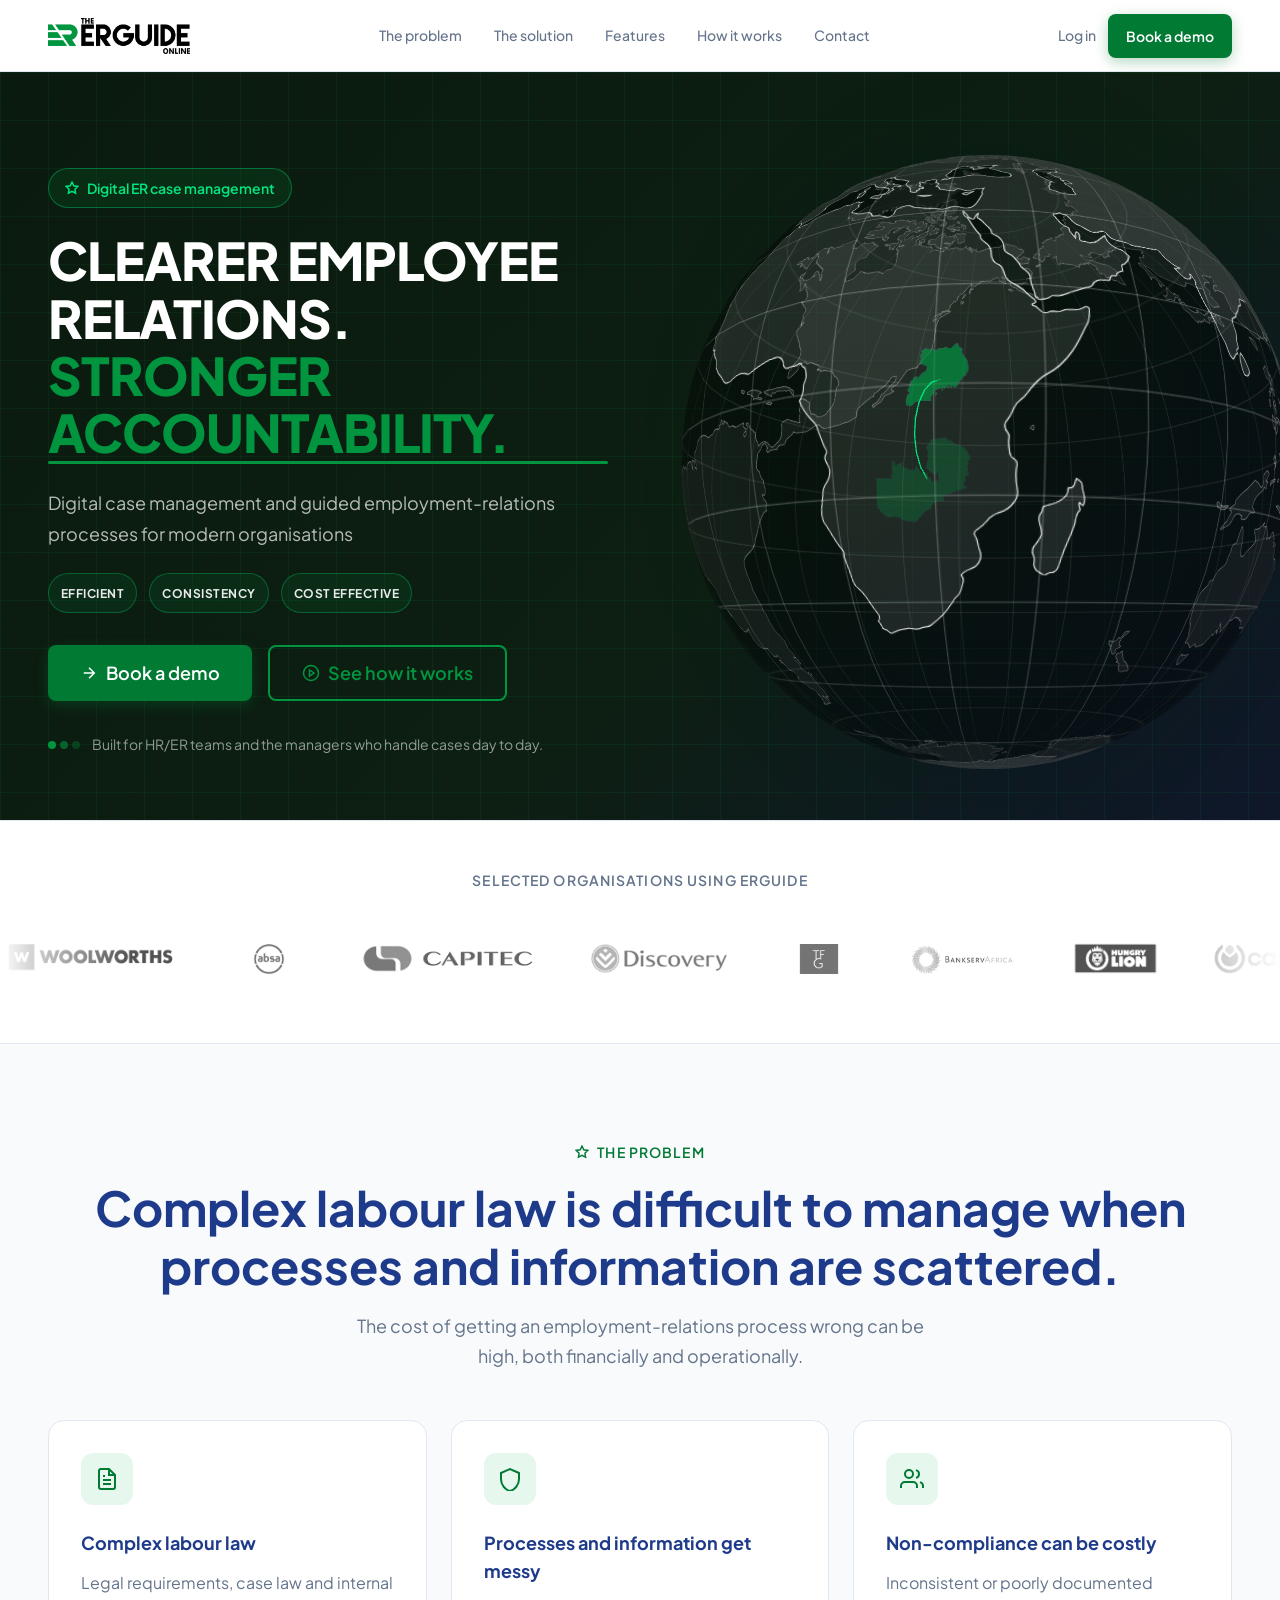
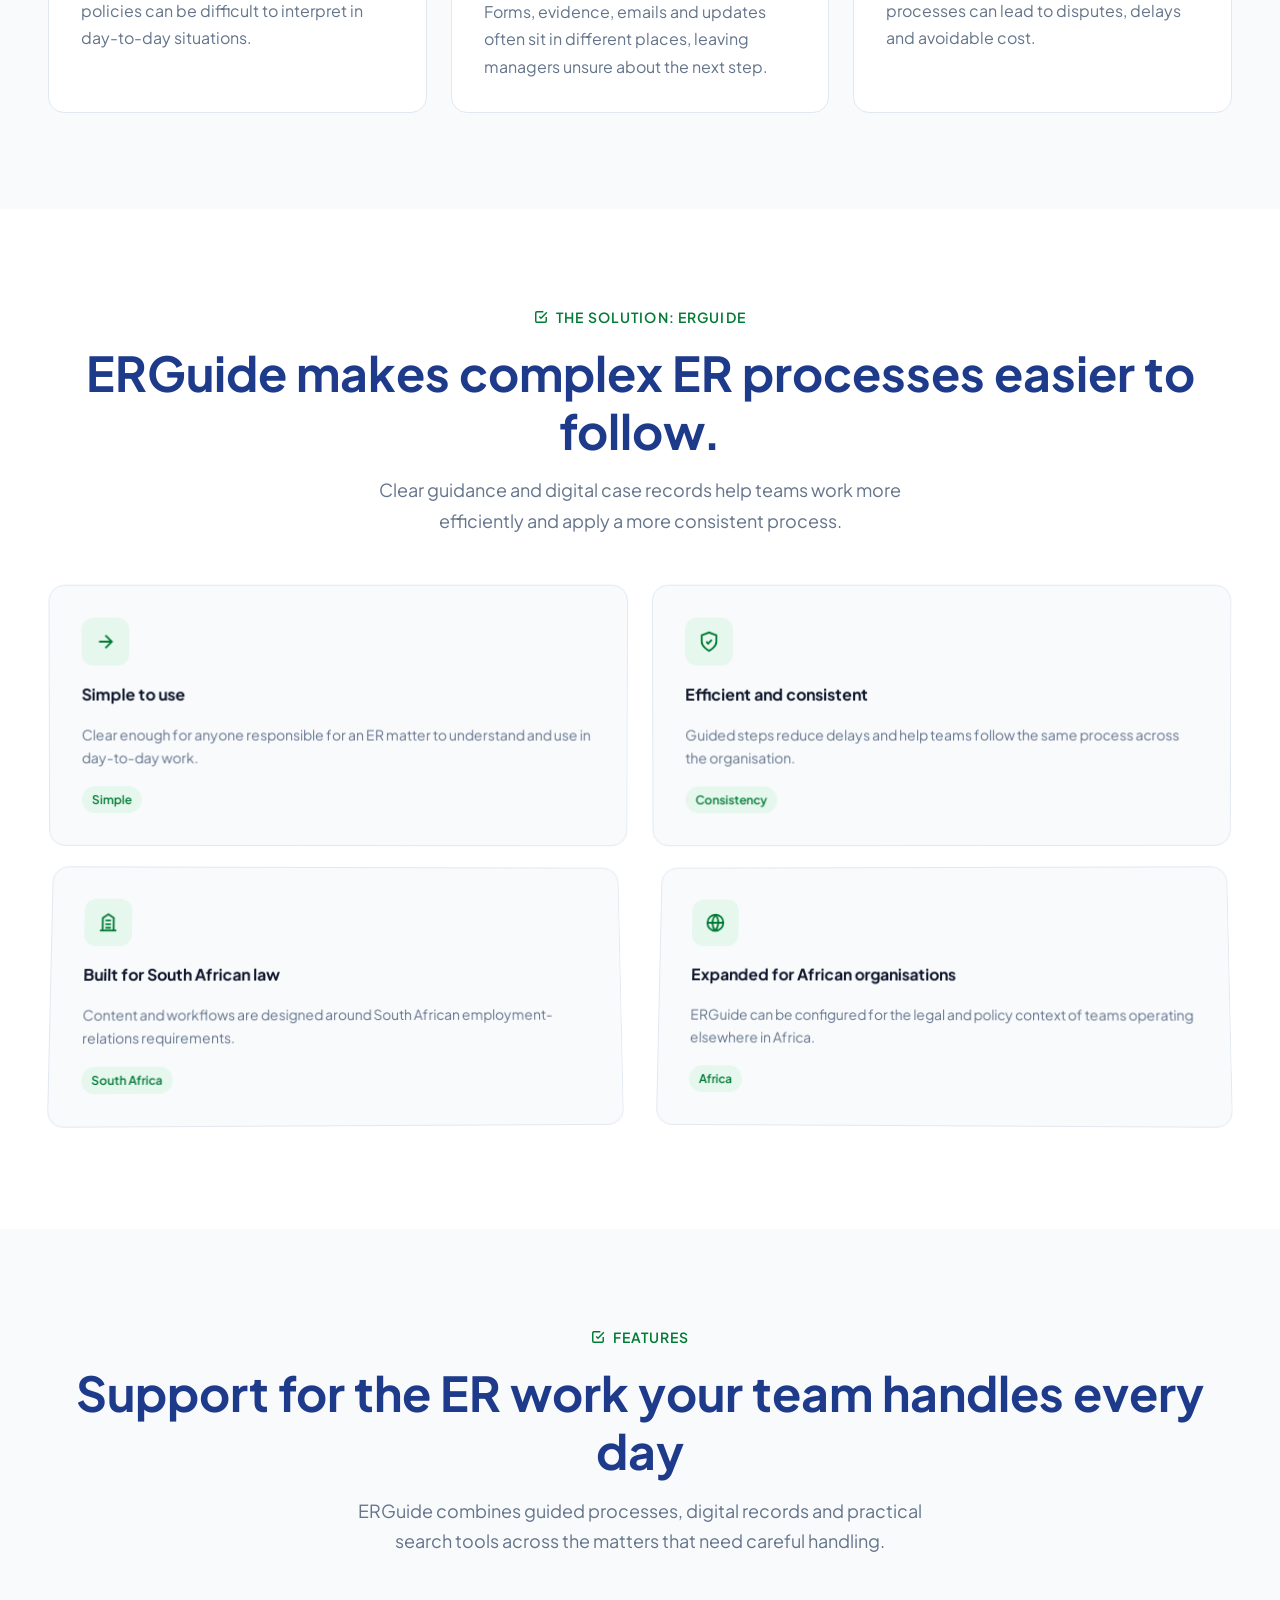
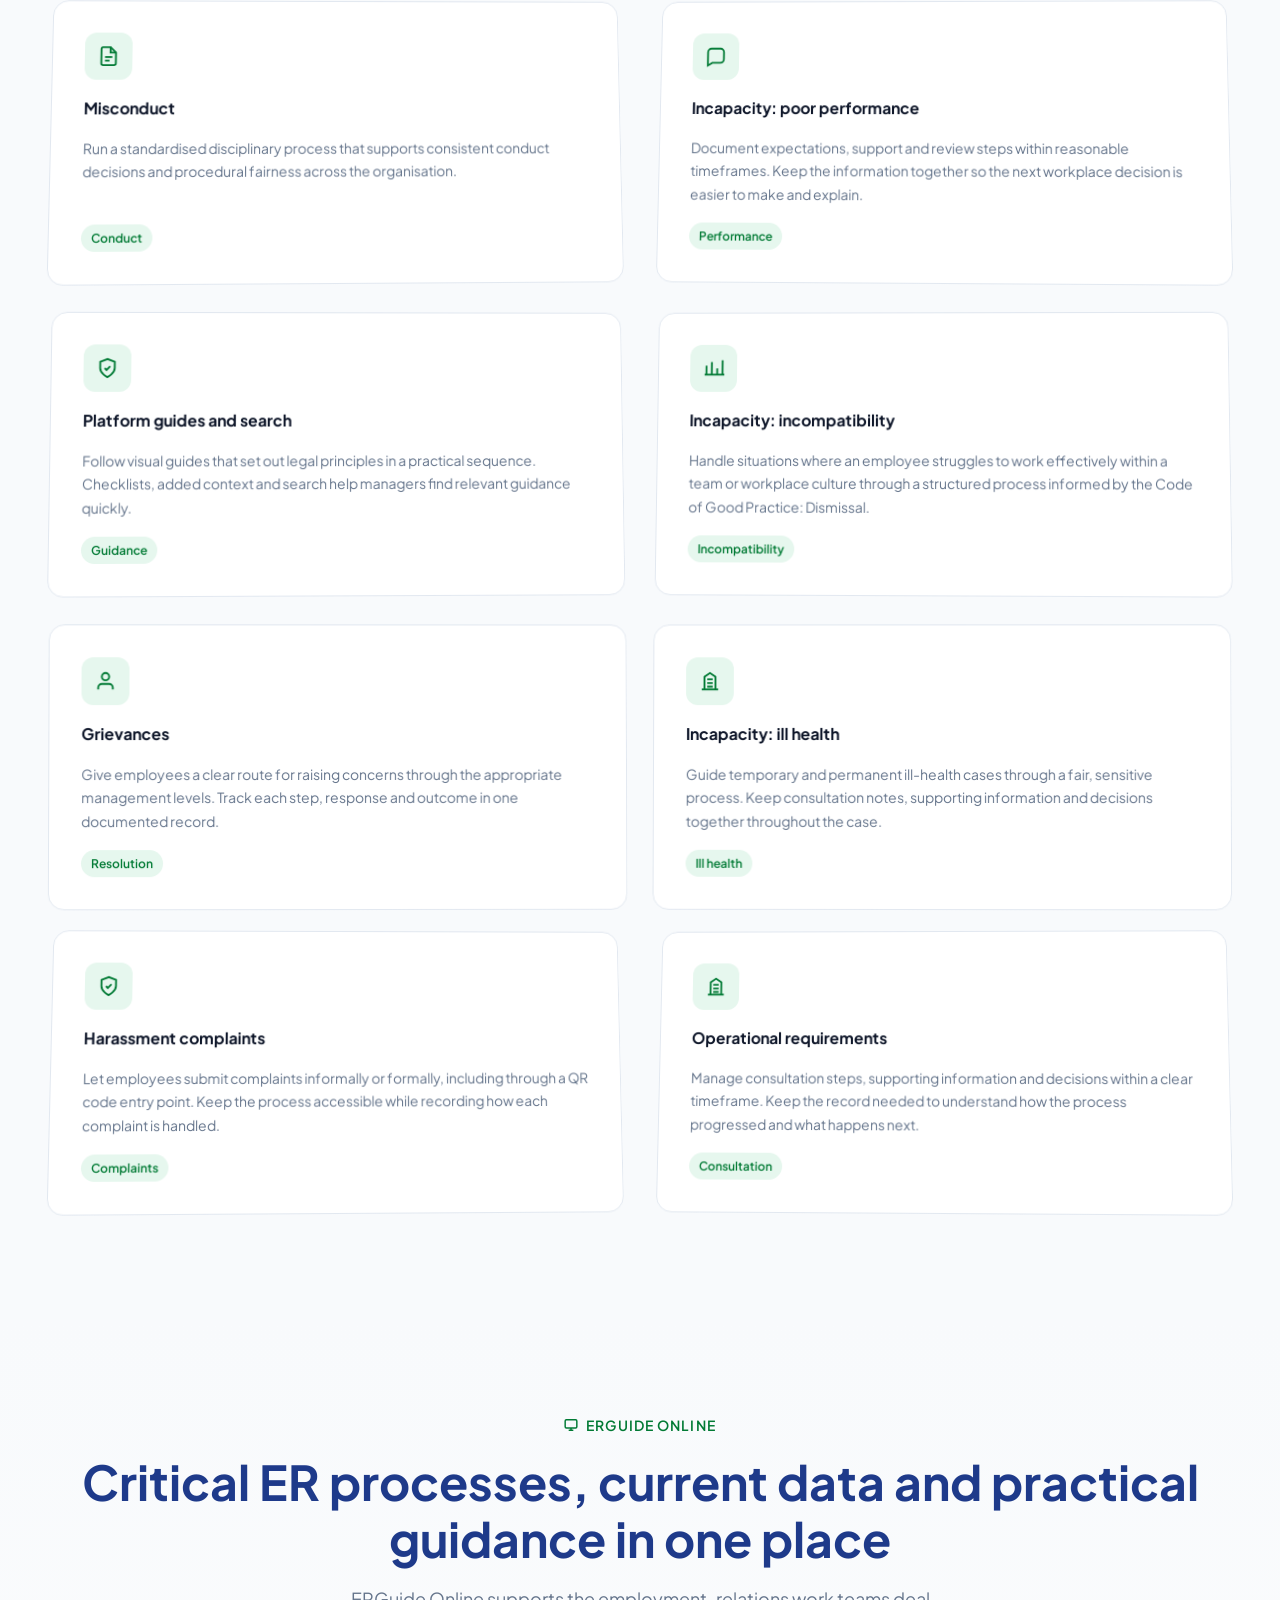
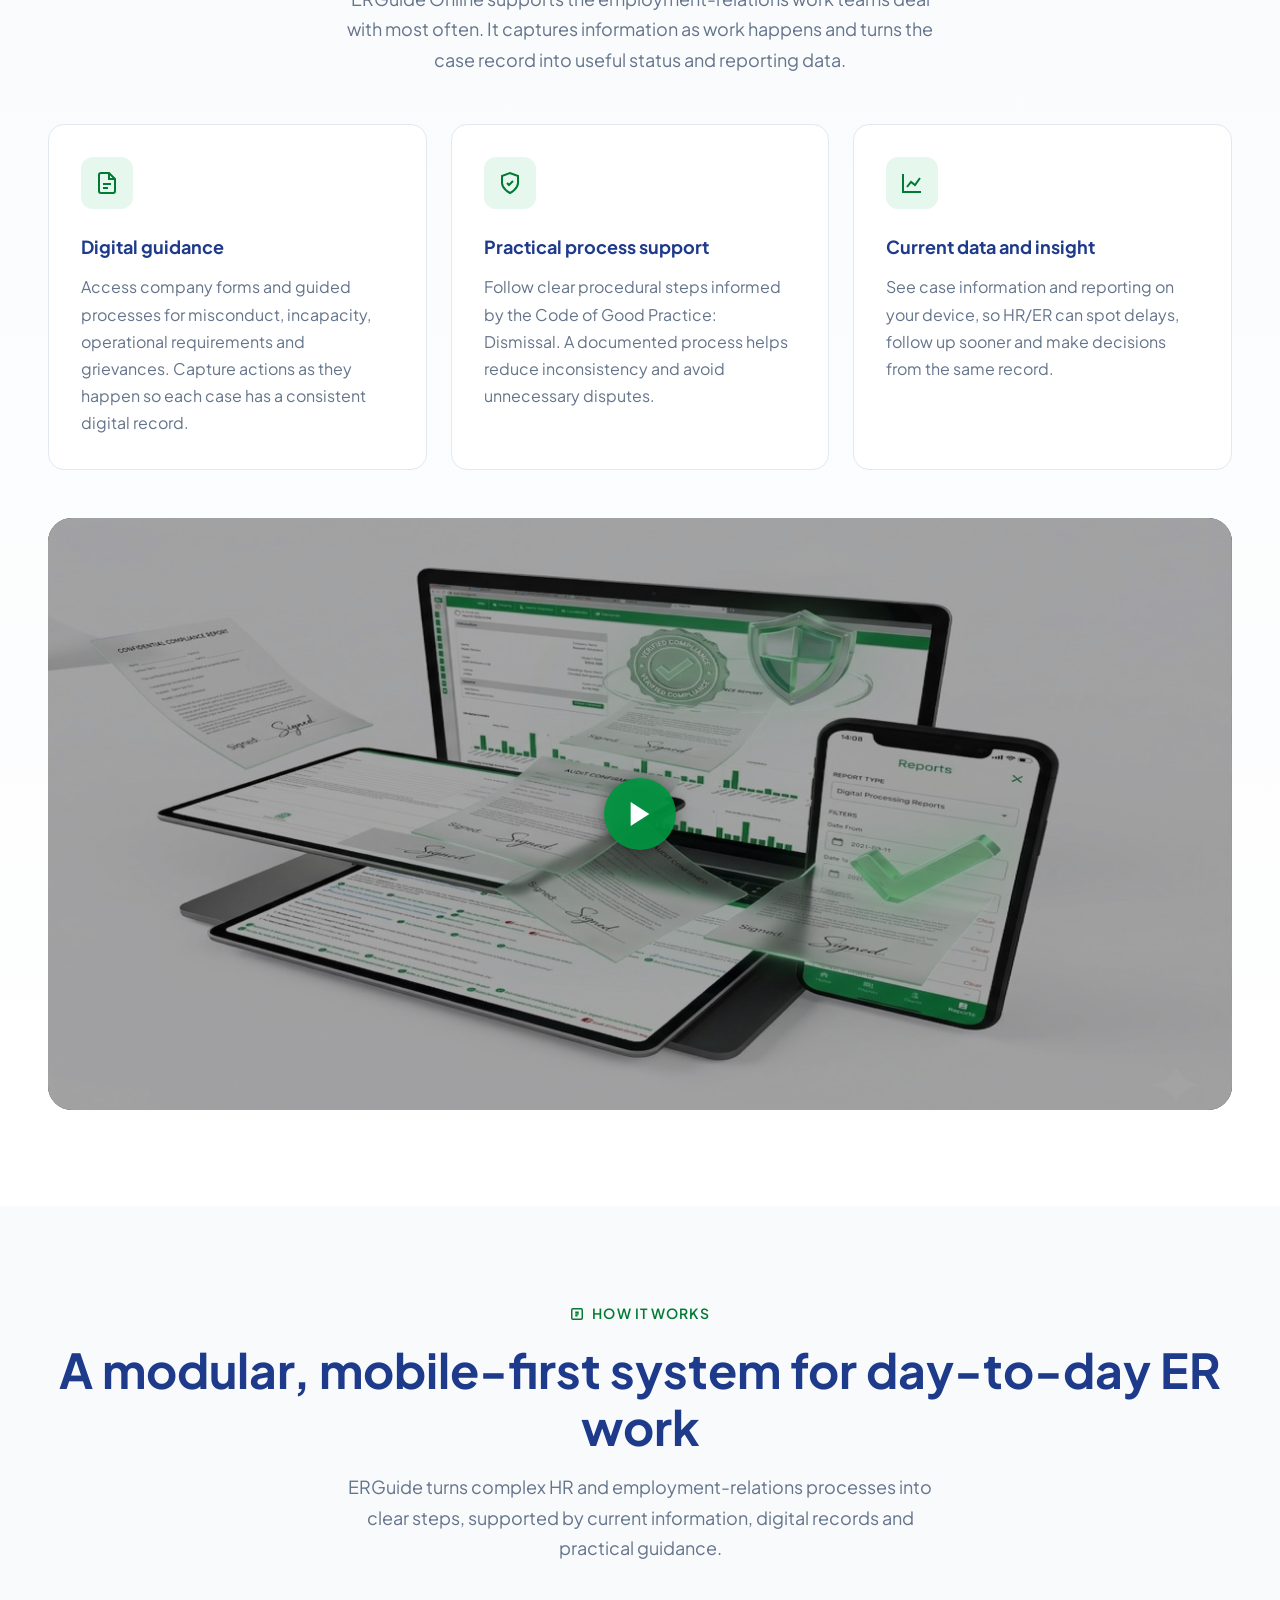
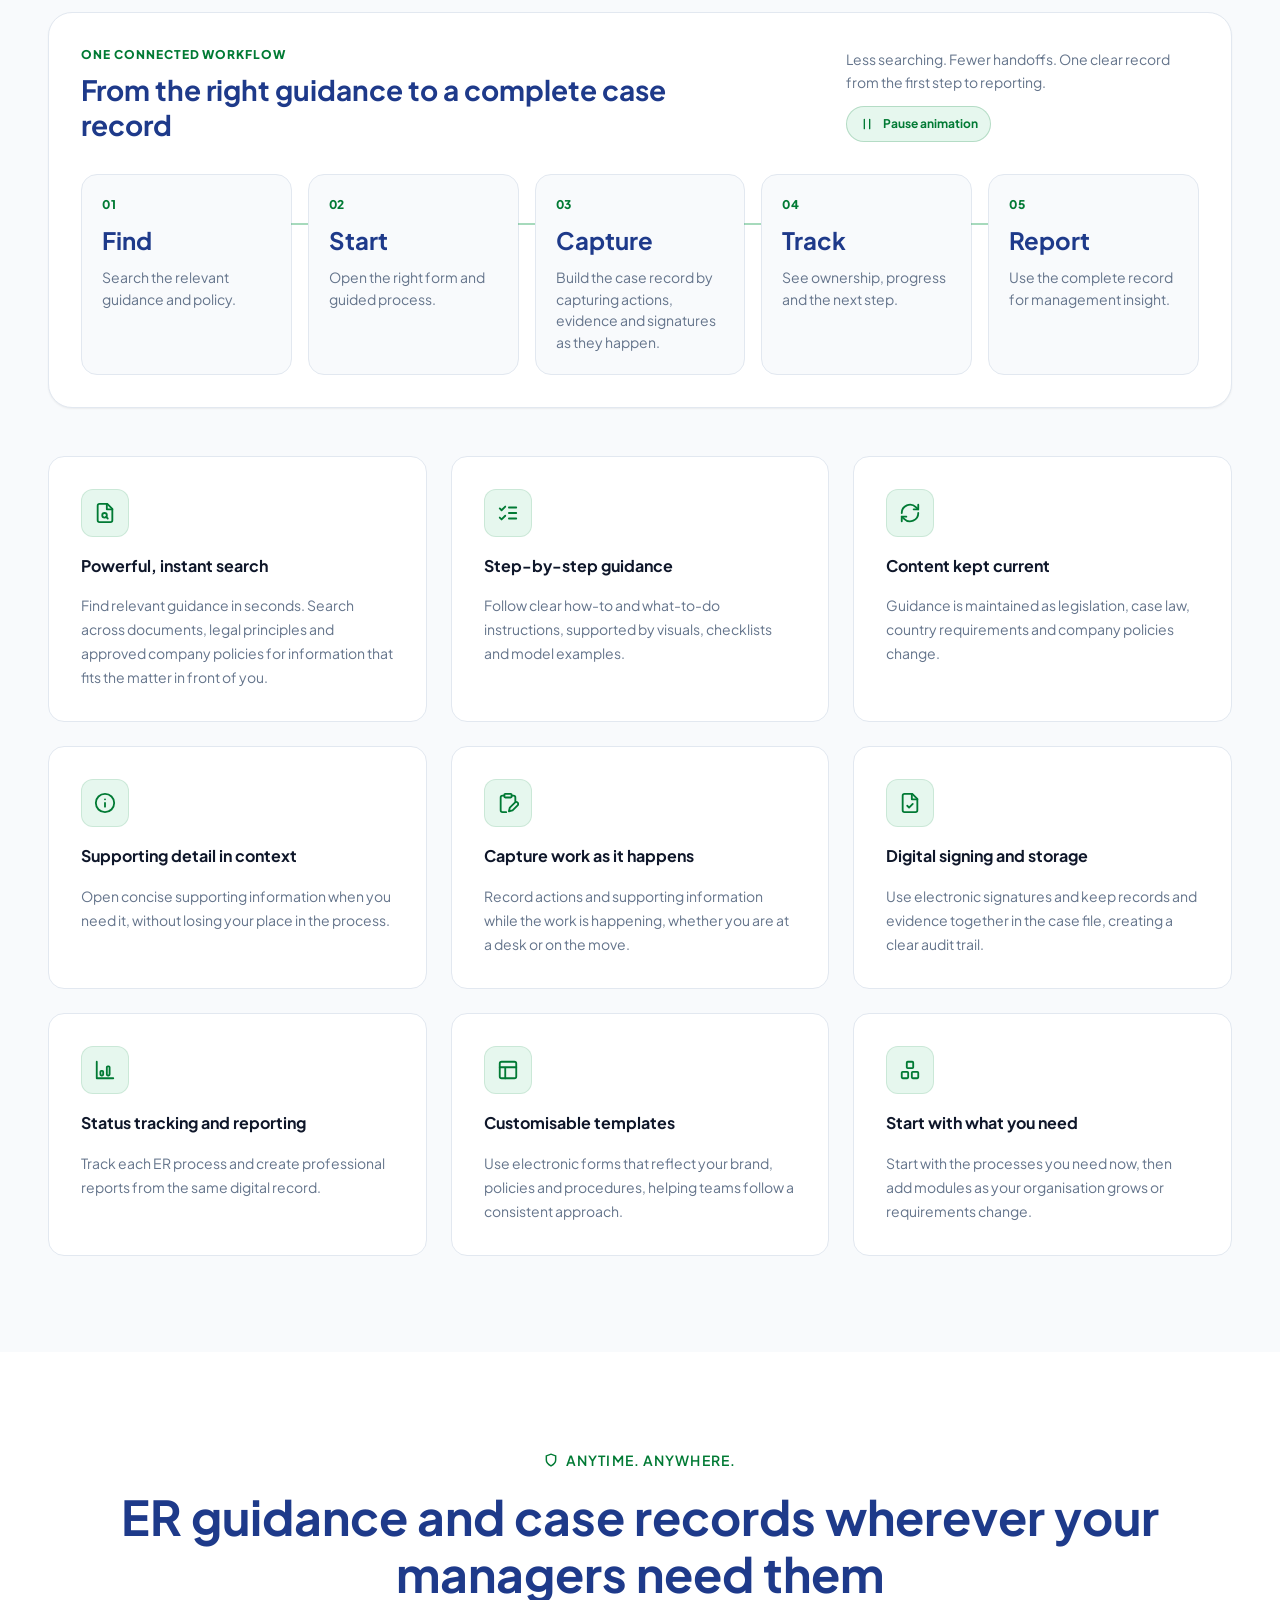
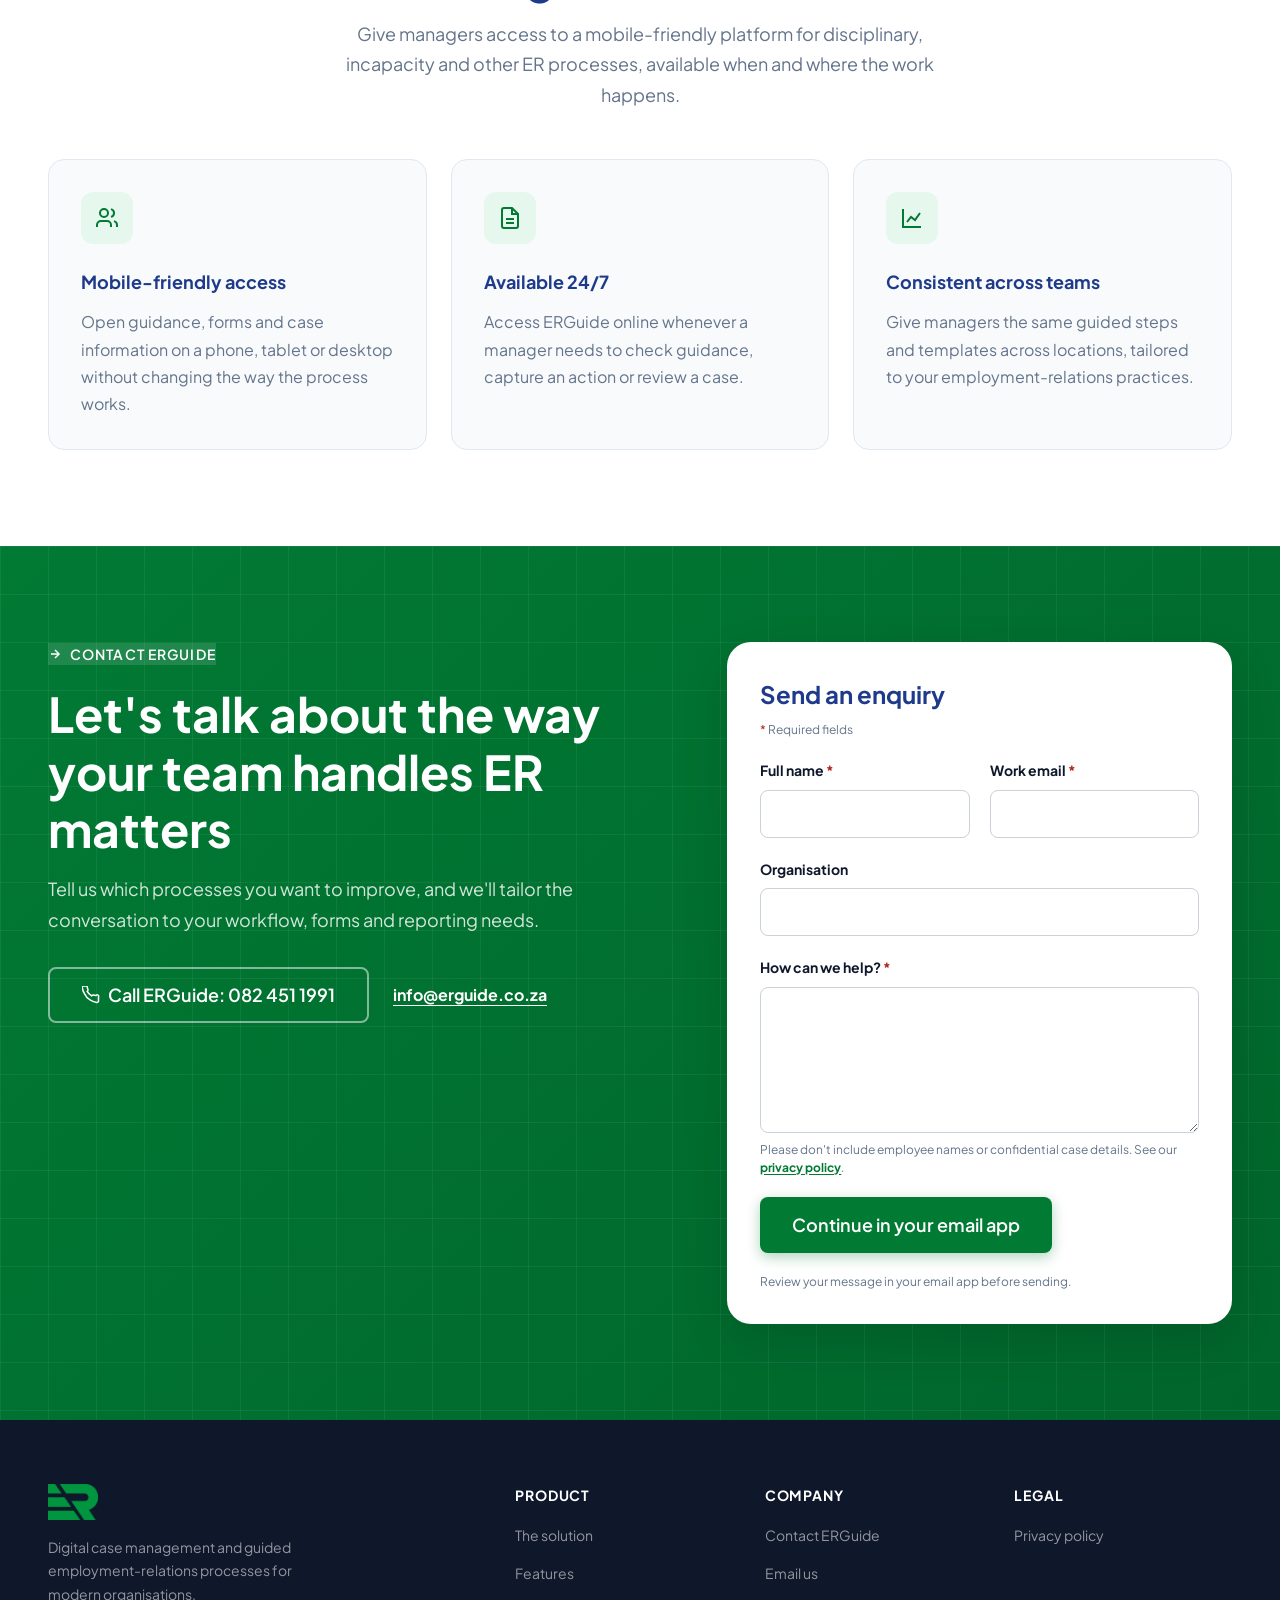
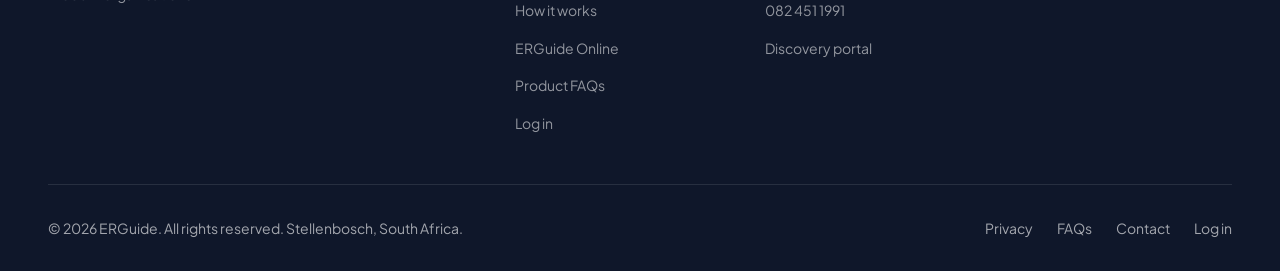
==== site/index.html @ d2b41709 "clean up" ====
<!DOCTYPE html>
<html lang="en-ZA">
<head>
  <meta charset="UTF-8" />
  <meta name="viewport" content="width=device-width, initial-scale=1.0" />
  <script>document.documentElement.classList.add('js');</script>

  <!-- Primary SEO -->
  <title>ERGuide | Digital Employment Relations Case Management</title>
  <meta name="description" content="ERGuide helps South African and African organisations manage misconduct, incapacity, grievances and other ER processes with guided digital case records." />
  <meta name="author" content="ERGuide" />
  <meta name="robots" content="index, follow, max-image-preview:large, max-snippet:-1, max-video-preview:-1" />
  <meta name="theme-color" content="#019540" />
  <link rel="canonical" href="https://www.erguide.digital/" />

  <!-- Open Graph -->
  <meta property="og:type" content="website" />
  <meta property="og:url" content="https://www.erguide.digital/" />
  <meta property="og:site_name" content="ERGuide" />
  <meta property="og:locale" content="en_ZA" />
  <meta property="og:title" content="Clearer employee relations. Stronger accountability. | ERGuide" />
  <meta property="og:description" content="Guided employment-relations processes, digital case records, status tracking and reporting for South African and African organisations." />
  <meta property="og:image" content="https://www.erguide.digital/assets/og-image.jpg" />
  <meta property="og:image:type" content="image/jpeg" />
  <meta property="og:image:width" content="1200" />
  <meta property="og:image:height" content="630" />
  <meta property="og:image:alt" content="ERGuide guided employment-relations case management" />

  <!-- Twitter / X Card -->
  <meta name="twitter:card" content="summary_large_image" />
  <meta name="twitter:title" content="Clearer employee relations. Stronger accountability. | ERGuide" />
  <meta name="twitter:description" content="Guided employment-relations processes, digital case records, status tracking and reporting for South African and African organisations." />
  <meta name="twitter:image" content="https://www.erguide.digital/assets/og-image.jpg" />
  <meta name="twitter:image:alt" content="ERGuide guided employment-relations case management" />

  <!-- Icons -->
  <link rel="icon" type="image/svg+xml" href="assets/favicon.svg" />

  <!-- Fonts loaded as <link> to avoid render-blocking @import -->
  <link rel="preconnect" href="https://fonts.googleapis.com" />
  <link rel="preconnect" href="https://fonts.gstatic.com" crossorigin />
  <link rel="stylesheet" href="https://fonts.googleapis.com/css2?family=Plus+Jakarta+Sans:ital,wght@0,300;0,400;0,500;0,600;0,700;0,800;1,400&display=swap" />

  <link rel="stylesheet" href="css/style.css" />

  <!-- Structured Data -->
  <script type="application/ld+json">
  {
    "@context": "https://schema.org",
    "@graph": [
      {
        "@type": "Organization",
        "@id": "https://www.erguide.digital/#organization",
        "name": "ERGuide",
        "url": "https://www.erguide.digital/",
        "logo": {
          "@type": "ImageObject",
          "url": "https://www.erguide.digital/assets/logo-black.png"
        },
        "description": "Digital case management and guided employment-relations processes for modern organisations.",
        "foundingDate": "2016",
        "foundingLocation": {
          "@type": "Place",
          "name": "Stellenbosch, South Africa"
        },
        "contactPoint": {
          "@type": "ContactPoint",
          "contactType": "sales",
          "email": "info@erguide.co.za",
          "telephone": "+27824511991"
        },
        "address": {
          "@type": "PostalAddress",
          "streetAddress": "15 Quantum Street, Avon Place, Unit 4, Techno Park",
          "addressLocality": "Stellenbosch",
          "postalCode": "7600",
          "addressCountry": "ZA"
        }
      },
      {
        "@type": "WebSite",
        "@id": "https://www.erguide.digital/#website",
        "url": "https://www.erguide.digital/",
        "name": "ERGuide",
        "inLanguage": "en-ZA",
        "publisher": { "@id": "https://www.erguide.digital/#organization" }
      },
      {
        "@type": "SoftwareApplication",
        "@id": "https://www.erguide.digital/#software",
        "name": "ERGuide",
        "applicationCategory": "BusinessApplication",
        "applicationSubCategory": "Employment relations case management",
        "operatingSystem": "Web",
        "url": "https://www.erguide.digital/",
        "inLanguage": "en-ZA",
        "areaServed": ["South Africa", "Africa"],
        "description": "ERGuide is a digital case-management platform with guided employment-relations processes, search, digital records, status tracking and reporting.",
        "featureList": [
          "Guided employment-relations processes",
          "Digital case records",
          "Search across guidance and approved company content",
          "Electronic signatures and record storage",
          "Status tracking and reporting",
          "Customisable forms and templates",
          "Mobile-friendly access"
        ],
        "audience": {
          "@type": "Audience",
          "audienceType": "HR, employment-relations and line-management teams"
        },
        "provider": { "@id": "https://www.erguide.digital/#organization" },
        "publisher": { "@id": "https://www.erguide.digital/#organization" }
      }
    ]
  }
  </script>
</head>
<body>

<a class="skip-link" href="#main-content">Skip to main content</a>

<!-- =========================================
     NAVBAR
     ========================================= -->
<header class="navbar" role="banner">
  <div class="container navbar-inner">

    <a href="#home" class="navbar-logo" aria-label="ERGuide Home">
      <img src="assets/logo-black.png" alt="ERGuide" width="142" height="36" />
    </a>

    <nav class="navbar-nav" aria-label="Main navigation">
      <a href="#why">The problem</a>
      <a href="#solution">The solution</a>
      <a href="#processes">Features</a>
      <a href="#features">How it works</a>
      <a href="#contact">Contact</a>
    </nav>

    <div class="navbar-actions">
      <a href="https://erguide.co.za/login" class="navbar-login">Log in</a>
      <a href="#contact" class="btn btn-primary btn-sm">Book a demo</a>
      <button class="hamburger" aria-label="Toggle menu" aria-expanded="false" aria-controls="mobile-menu">
        <span></span><span></span><span></span>
      </button>
    </div>

  </div>
</header>

<!-- Mobile Menu -->
<div class="mobile-menu" id="mobile-menu" aria-label="Mobile navigation" aria-hidden="true">
  <nav>
    <a href="#why">The problem</a>
    <a href="#solution">The solution</a>
    <a href="#processes">Features</a>
    <a href="#features">How it works</a>
    <a href="#contact">Contact</a>
  </nav>
  <div class="mobile-cta">
    <a href="https://erguide.co.za/login" class="mobile-login">Log in</a>
    <a href="#contact" class="btn btn-primary" style="width:100%;justify-content:center;">Book a demo</a>
  </div>
</div>


<main id="main-content">

<!-- =========================================
     HERO
     ========================================= -->
<section class="hero" id="home" aria-labelledby="hero-title">
  <div class="container hero-inner">

    <!-- Left: Copy -->
    <div class="hero-copy">
      <div class="hero-badge">
        <svg width="14" height="14" viewBox="0 0 24 24" fill="none" stroke="currentColor" stroke-width="2.5" aria-hidden="true"><path d="M12 2l3.09 6.26L22 9.27l-5 4.87 1.18 6.88L12 17.77l-6.18 3.25L7 14.14 2 9.27l6.91-1.01L12 2z"/></svg>
        Digital ER case management
      </div>

      <h1 class="hero-title" id="hero-title">
        <span class="hero-title-line1">CLEARER EMPLOYEE RELATIONS.</span><br />
        <span class="highlight">STRONGER ACCOUNTABILITY.</span>
      </h1>

      <p class="hero-subtitle">
        Digital case management and guided employment-relations processes for modern organisations
      </p>

      <div class="hero-product-pillars" aria-label="Product benefits">
        <span>Efficient</span>
        <span>Consistency</span>
        <span>Cost effective</span>
      </div>

      <div class="hero-actions">
        <a href="#contact" class="btn btn-green btn-lg">
          <svg width="18" height="18" viewBox="0 0 24 24" fill="none" stroke="currentColor" stroke-width="2" aria-hidden="true"><path d="M5 12h14M12 5l7 7-7 7"/></svg>
          Book a demo
        </a>
        <a href="#erguide-online-video" class="btn btn-outline btn-lg">
          <svg width="18" height="18" viewBox="0 0 24 24" fill="none" stroke="currentColor" stroke-width="2" aria-hidden="true"><circle cx="12" cy="12" r="10"/><polygon points="10 8 16 12 10 16 10 8"/></svg>
          See how it works
        </a>
      </div>

      <div class="hero-trust">
        <div class="hero-trust-dots" aria-hidden="true">
          <span></span><span></span><span></span>
        </div>
        <span>Built for HR/ER teams and the managers who handle cases day to day.</span>
      </div>
    </div>

    <!-- Right: Miniature Earth Globe -->
    <div class="hero-visual" aria-hidden="true">
      <div class="globe-wrapper">
        <div id="myearth" class="earth-js">
          <div id="glow"></div>
        </div>
      </div>
    </div>

  </div>
</section>


<!-- =========================================
     TRUSTED BY
     ========================================= -->
<section class="trusted" aria-label="Selected organisations using ERGuide">
  <div class="container">
    <p class="trusted-header">Selected organisations using ERGuide</p>
    <p class="sr-only">Woolworths, ABSA Bank, Capitec Bank, Discovery, TFG Group, BankservAfrica, Hungry Lion, Capfin, King Price Insurance, PEPKOR Payments &amp; Lending and Tenacity.</p>
  </div>

  <div class="logo-track-wrapper">
    <div class="logo-track" aria-hidden="true">
      <div class="logo-group">
        <img class="logo-wide" src="assets/client-logos/woolworths.png" alt="" width="400" height="150" />
        <img class="logo-square" src="assets/client-logos/absa.png" alt="" width="400" height="150" />
        <img class="logo-wide" src="assets/client-logos/capitec.png" alt="" width="400" height="150" />
        <img class="logo-discovery" src="assets/client-logos/discovery.jpg" alt="" width="400" height="150" />
        <img class="logo-square" src="assets/client-logos/tfg.png" alt="" width="400" height="150" />
        <img class="logo-bankserv" src="assets/client-logos/bankservafrica.png" alt="" width="400" height="150" />
        <img class="logo-hungry" src="assets/client-logos/hungry-lion.jpg" alt="" width="400" height="150" />
        <img class="logo-capfin" src="assets/client-logos/capfin.png" alt="" width="300" height="200" />
        <img class="logo-king-price" src="assets/client-logos/king-price-insurance.png" alt="" width="300" height="93" />
        <img class="logo-pepkor" src="assets/client-logos/pepkor-payments-lending.png" alt="" width="609" height="225" />
        <img class="logo-tenacity" src="assets/client-logos/tenacity.png" alt="" width="169" height="83" />
      </div>
      <div class="logo-group">
        <img class="logo-wide" src="assets/client-logos/woolworths.png" alt="" width="400" height="150" />
        <img class="logo-square" src="assets/client-logos/absa.png" alt="" width="400" height="150" />
        <img class="logo-wide" src="assets/client-logos/capitec.png" alt="" width="400" height="150" />
        <img class="logo-discovery" src="assets/client-logos/discovery.jpg" alt="" width="400" height="150" />
        <img class="logo-square" src="assets/client-logos/tfg.png" alt="" width="400" height="150" />
        <img class="logo-bankserv" src="assets/client-logos/bankservafrica.png" alt="" width="400" height="150" />
        <img class="logo-hungry" src="assets/client-logos/hungry-lion.jpg" alt="" width="400" height="150" />
        <img class="logo-capfin" src="assets/client-logos/capfin.png" alt="" width="300" height="200" />
        <img class="logo-king-price" src="assets/client-logos/king-price-insurance.png" alt="" width="300" height="93" />
        <img class="logo-pepkor" src="assets/client-logos/pepkor-payments-lending.png" alt="" width="609" height="225" />
        <img class="logo-tenacity" src="assets/client-logos/tenacity.png" alt="" width="169" height="83" />
      </div>
    </div>
  </div>
</section>


<!-- =========================================
     WHY ERGUIDE
     ========================================= -->
<section class="why" id="why" aria-labelledby="why-title">
  <div class="container">
    <div class="text-center reveal">
      <span class="section-label">
        <svg width="14" height="14" viewBox="0 0 24 24" fill="none" stroke="currentColor" stroke-width="2.5"><path d="M12 2l3.09 6.26L22 9.27l-5 4.87 1.18 6.88L12 17.77l-6.18 3.25L7 14.14 2 9.27l6.91-1.01L12 2z"/></svg>
        The problem
      </span>
      <h2 class="section-title" id="why-title">Complex labour law is difficult to manage when processes and information are scattered.</h2>
      <p class="section-subtitle">The cost of getting an employment-relations process wrong can be high, both financially and operationally.</p>
    </div>

    <div class="why-grid">
      <div class="why-card reveal">
        <div class="why-icon" aria-hidden="true">
          <svg width="24" height="24" viewBox="0 0 24 24" fill="none" stroke="currentColor" stroke-width="2"><path d="M14 2H6a2 2 0 00-2 2v16a2 2 0 002 2h12a2 2 0 002-2V8z"/><polyline points="14 2 14 8 20 8"/><line x1="16" y1="13" x2="8" y2="13"/><line x1="16" y1="17" x2="8" y2="17"/><polyline points="10 9 9 9 8 9"/></svg>
        </div>
        <h3>Complex labour law</h3>
        <p>Legal requirements, case law and internal policies can be difficult to interpret in day-to-day situations.</p>
      </div>

      <div class="why-card reveal">
        <div class="why-icon" aria-hidden="true">
          <svg width="24" height="24" viewBox="0 0 24 24" fill="none" stroke="currentColor" stroke-width="2"><path d="M3 6l9-4 9 4v6c0 5.55-3.84 10.74-9 12-5.16-1.26-9-6.45-9-12V6z"/></svg>
        </div>
        <h3>Processes and information get messy</h3>
        <p>Forms, evidence, emails and updates often sit in different places, leaving managers unsure about the next step.</p>
      </div>

      <div class="why-card reveal">
        <div class="why-icon" aria-hidden="true">
          <svg width="24" height="24" viewBox="0 0 24 24" fill="none" stroke="currentColor" stroke-width="2"><path d="M17 21v-2a4 4 0 00-4-4H5a4 4 0 00-4 4v2"/><circle cx="9" cy="7" r="4"/><path d="M23 21v-2a4 4 0 00-3-3.87"/><path d="M16 3.13a4 4 0 010 7.75"/></svg>
        </div>
        <h3>Non-compliance can be costly</h3>
        <p>Inconsistent or poorly documented processes can lead to disputes, delays and avoidable cost.</p>
      </div>
    </div>
  </div>
</section>


<!-- =========================================
     THE SOLUTION
     ========================================= -->
<section class="features solution" id="solution" aria-labelledby="solution-title">
  <div class="container">
    <div class="text-center reveal">
      <span class="section-label">
        <svg width="14" height="14" viewBox="0 0 24 24" fill="none" stroke="currentColor" stroke-width="2.5" aria-hidden="true"><path d="M9 11l3 3L22 4"/><path d="M21 12v7a2 2 0 01-2 2H5a2 2 0 01-2-2V5a2 2 0 012-2h11"/></svg>
        The solution: ERGuide
      </span>
      <h2 class="section-title" id="solution-title">ERGuide makes complex ER processes easier to follow.</h2>
      <p class="section-subtitle">Clear guidance and digital case records help teams work more efficiently and apply a more consistent process.</p>
    </div>

    <div class="features-grid solution-grid">
      <div class="feature-card reveal">
        <div class="feature-icon" aria-hidden="true">
          <svg width="22" height="22" viewBox="0 0 24 24" fill="none" stroke="currentColor" stroke-width="2"><path d="M5 12h14M12 5l7 7-7 7"/></svg>
        </div>
        <h3>Simple to use</h3>
        <p>Clear enough for anyone responsible for an ER matter to understand and use in day-to-day work.</p>
        <span class="feature-tag">Simple</span>
      </div>

      <div class="feature-card reveal">
        <div class="feature-icon" aria-hidden="true">
          <svg width="22" height="22" viewBox="0 0 24 24" fill="none" stroke="currentColor" stroke-width="2"><path d="M12 22s8-4 8-10V5l-8-3-8 3v7c0 6 8 10 8 10z"/><path d="M9 12l2 2 4-4"/></svg>
        </div>
        <h3>Efficient and consistent</h3>
        <p>Guided steps reduce delays and help teams follow the same process across the organisation.</p>
        <span class="feature-tag">Consistency</span>
      </div>

      <div class="feature-card reveal">
        <div class="feature-icon" aria-hidden="true">
          <svg width="22" height="22" viewBox="0 0 24 24" fill="none" stroke="currentColor" stroke-width="2"><path d="M3 21h18"/><path d="M6 21V7l6-4 6 4v14"/><path d="M9 10h6M9 14h6M9 18h6"/></svg>
        </div>
        <h3>Built for South African law</h3>
        <p>Content and workflows are designed around South African employment-relations requirements.</p>
        <span class="feature-tag">South Africa</span>
      </div>

      <div class="feature-card reveal">
        <div class="feature-icon" aria-hidden="true">
          <svg width="22" height="22" viewBox="0 0 24 24" fill="none" stroke="currentColor" stroke-width="2"><circle cx="12" cy="12" r="9"/><path d="M3 12h18M12 3a14 14 0 010 18M12 3a14 14 0 000 18"/></svg>
        </div>
        <h3>Expanded for African organisations</h3>
        <p>ERGuide can be configured for the legal and policy context of teams operating elsewhere in Africa.</p>
        <span class="feature-tag">Africa</span>
      </div>
    </div>
  </div>
</section>


<!-- =========================================
     PROCESS COVERAGE
     ========================================= -->
<section class="features processes" id="processes" aria-labelledby="processes-title">
  <div class="container">
    <div class="text-center reveal">
      <span class="section-label">
        <svg width="14" height="14" viewBox="0 0 24 24" fill="none" stroke="currentColor" stroke-width="2.5" aria-hidden="true"><path d="M9 11l3 3L22 4"/><path d="M21 12v7a2 2 0 01-2 2H5a2 2 0 01-2-2V5a2 2 0 012-2h11"/></svg>
        Features
      </span>
      <h2 class="section-title" id="processes-title">Support for the ER work your team handles every day</h2>
      <p class="section-subtitle">ERGuide combines guided processes, digital records and practical search tools across the matters that need careful handling.</p>
    </div>

    <div class="features-grid process-grid">
      <div class="feature-card reveal">
        <div class="feature-icon" aria-hidden="true">
          <svg width="22" height="22" viewBox="0 0 24 24" fill="none" stroke="currentColor" stroke-width="2"><path d="M14 2H6a2 2 0 00-2 2v16a2 2 0 002 2h12a2 2 0 002-2V8z"/><polyline points="14 2 14 8 20 8"/><line x1="8" y1="13" x2="16" y2="13"/><line x1="8" y1="17" x2="13" y2="17"/></svg>
        </div>
        <h3>Misconduct</h3>
        <p>Run a standardised disciplinary process that supports consistent conduct decisions and procedural fairness across the organisation.</p>
        <span class="feature-tag">Conduct</span>
      </div>

      <div class="feature-card reveal">
        <div class="feature-icon" aria-hidden="true">
          <svg width="22" height="22" viewBox="0 0 24 24" fill="none" stroke="currentColor" stroke-width="2"><path d="M21 15a4 4 0 01-4 4H8l-5 3V7a4 4 0 014-4h10a4 4 0 014 4z"/></svg>
        </div>
        <h3>Incapacity: poor performance</h3>
        <p>Document expectations, support and review steps within reasonable timeframes. Keep the information together so the next workplace decision is easier to make and explain.</p>
        <span class="feature-tag">Performance</span>
      </div>

      <div class="feature-card reveal">
        <div class="feature-icon" aria-hidden="true">
          <svg width="22" height="22" viewBox="0 0 24 24" fill="none" stroke="currentColor" stroke-width="2"><path d="M12 22s8-4 8-10V5l-8-3-8 3v7c0 6 8 10 8 10z"/><path d="M9 12l2 2 4-4"/></svg>
        </div>
        <h3>Platform guides and search</h3>
        <p>Follow visual guides that set out legal principles in a practical sequence. Checklists, added context and search help managers find relevant guidance quickly.</p>
        <span class="feature-tag">Guidance</span>
      </div>

      <div class="feature-card reveal">
        <div class="feature-icon" aria-hidden="true">
          <svg width="22" height="22" viewBox="0 0 24 24" fill="none" stroke="currentColor" stroke-width="2"><path d="M4 19V9"/><path d="M10 19V5"/><path d="M16 19v-7"/><path d="M22 19V3"/><path d="M2 19h22"/></svg>
        </div>
        <h3>Incapacity: incompatibility</h3>
        <p>Handle situations where an employee struggles to work effectively within a team or workplace culture through a structured process informed by the Code of Good Practice: Dismissal.</p>
        <span class="feature-tag">Incompatibility</span>
      </div>

      <div class="feature-card reveal">
        <div class="feature-icon" aria-hidden="true">
          <svg width="22" height="22" viewBox="0 0 24 24" fill="none" stroke="currentColor" stroke-width="2"><path d="M20 21v-2a4 4 0 00-4-4H8a4 4 0 00-4 4v2"/><circle cx="12" cy="7" r="4"/></svg>
        </div>
        <h3>Grievances</h3>
        <p>Give employees a clear route for raising concerns through the appropriate management levels. Track each step, response and outcome in one documented record.</p>
        <span class="feature-tag">Resolution</span>
      </div>

      <div class="feature-card reveal">
        <div class="feature-icon" aria-hidden="true">
          <svg width="22" height="22" viewBox="0 0 24 24" fill="none" stroke="currentColor" stroke-width="2"><path d="M3 21h18"/><path d="M6 21V7l6-4 6 4v14"/><path d="M9 10h6M9 14h6M9 18h6"/></svg>
        </div>
        <h3>Incapacity: ill health</h3>
        <p>Guide temporary and permanent ill-health cases through a fair, sensitive process. Keep consultation notes, supporting information and decisions together throughout the case.</p>
        <span class="feature-tag">Ill health</span>
      </div>

      <div class="feature-card reveal">
        <div class="feature-icon" aria-hidden="true">
          <svg width="22" height="22" viewBox="0 0 24 24" fill="none" stroke="currentColor" stroke-width="2"><path d="M12 22s8-4 8-10V5l-8-3-8 3v7c0 6 8 10 8 10z"/><path d="M9 12l2 2 4-4"/></svg>
        </div>
        <h3>Harassment complaints</h3>
        <p>Let employees submit complaints informally or formally, including through a QR code entry point. Keep the process accessible while recording how each complaint is handled.</p>
        <span class="feature-tag">Complaints</span>
      </div>

      <div class="feature-card reveal">
        <div class="feature-icon" aria-hidden="true">
          <svg width="22" height="22" viewBox="0 0 24 24" fill="none" stroke="currentColor" stroke-width="2"><path d="M3 21h18"/><path d="M6 21V7l6-4 6 4v14"/><path d="M9 10h6M9 14h6M9 18h6"/></svg>
        </div>
        <h3>Operational requirements</h3>
        <p>Manage consultation steps, supporting information and decisions within a clear timeframe. Keep the record needed to understand how the process progressed and what happens next.</p>
        <span class="feature-tag">Consultation</span>
      </div>
    </div>
  </div>
</section>


<!-- =========================================
     ERGUIDE ONLINE
     ========================================= -->
<section class="showcase" id="showcase" aria-labelledby="showcase-title">
  <div class="container">
    <div class="text-center reveal">
      <span class="section-label">
        <svg width="14" height="14" viewBox="0 0 24 24" fill="none" stroke="currentColor" stroke-width="2.5" aria-hidden="true"><rect x="2" y="3" width="20" height="14" rx="2"/><line x1="8" y1="21" x2="16" y2="21"/><line x1="12" y1="17" x2="12" y2="21"/></svg>
        ERGuide Online
      </span>
      <h2 class="section-title" id="showcase-title">Critical ER processes, current data and practical guidance in one place</h2>
      <p class="section-subtitle">ERGuide Online supports the employment-relations work teams deal with most often. It captures information as work happens and turns the case record into useful status and reporting data.</p>
    </div>

    <div class="online-grid">
      <div class="why-card reveal">
        <div class="why-icon" aria-hidden="true">
          <svg width="24" height="24" viewBox="0 0 24 24" fill="none" stroke="currentColor" stroke-width="2"><path d="M14 2H6a2 2 0 00-2 2v16a2 2 0 002 2h12a2 2 0 002-2V8z"/><polyline points="14 2 14 8 20 8"/><line x1="8" y1="13" x2="16" y2="13"/><line x1="8" y1="17" x2="13" y2="17"/></svg>
        </div>
        <h3>Digital guidance</h3>
        <p>Access company forms and guided processes for misconduct, incapacity, operational requirements and grievances. Capture actions as they happen so each case has a consistent digital record.</p>
      </div>

      <div class="why-card reveal">
        <div class="why-icon" aria-hidden="true">
          <svg width="24" height="24" viewBox="0 0 24 24" fill="none" stroke="currentColor" stroke-width="2"><path d="M12 22s8-4 8-10V5l-8-3-8 3v7c0 6 8 10 8 10z"/><path d="M9 12l2 2 4-4"/></svg>
        </div>
        <h3>Practical process support</h3>
        <p>Follow clear procedural steps informed by the Code of Good Practice: Dismissal. A documented process helps reduce inconsistency and avoid unnecessary disputes.</p>
      </div>

      <div class="why-card reveal">
        <div class="why-icon" aria-hidden="true">
          <svg width="24" height="24" viewBox="0 0 24 24" fill="none" stroke="currentColor" stroke-width="2"><path d="M3 3v18h18"/><path d="M7 16l4-5 4 3 5-7"/></svg>
        </div>
        <h3>Current data and insight</h3>
        <p>See case information and reporting on your device, so HR/ER can spot delays, follow up sooner and make decisions from the same record.</p>
      </div>
    </div>

    <div class="showcase-video" id="erguide-online-video">
      <div class="video-wrapper" id="videoWrapper">
        <video id="promoVideo" playsinline preload="metadata" width="100%">
          <source src="assets/erguide-product-overview.mp4" type="video/mp4" />
          Your browser does not support the video tag.
        </video>
        <img id="videoThumbnail" src="assets/og-image.jpg" alt="" aria-hidden="true" width="1200" height="630" loading="lazy" decoding="async" style="position:absolute;inset:0;width:100%;height:100%;object-fit:cover;pointer-events:none;" />
        <button class="video-play-btn" id="videoPlayBtn" aria-label="Play the ERGuide product overview">
          <svg width="28" height="28" viewBox="0 0 24 24" fill="white" aria-hidden="true"><polygon points="5 3 19 12 5 21 5 3"/></svg>
        </button>
      </div>
    </div>

    <style>
      .video-wrapper {
        position: relative;
        border-radius: var(--radius-2xl, 16px);
        overflow: hidden;
        background: #000;
        cursor: pointer;
      }
      .video-wrapper video {
        display: block;
      }
      .video-play-btn {
        position: absolute;
        inset: 0;
        display: flex;
        align-items: center;
        justify-content: center;
        background: rgba(0,0,0,0.35);
        border: none;
        cursor: pointer;
        transition: background 0.2s;
        width: 100%;
        height: 100%;
        padding: 0;
      }
      .video-play-btn:hover {
        background: rgba(0,0,0,0.5);
      }
      .video-play-btn svg {
        filter: drop-shadow(0 2px 8px rgba(0,0,0,0.5));
        width: 72px;
        height: 72px;
        background: rgba(1,149,64,0.92);
        border-radius: 50%;
        padding: 20px;
        transition: transform 0.15s;
      }
      .video-play-btn:hover svg {
        transform: scale(1.08);
      }
      .video-wrapper.playing .video-play-btn {
        display: none;
      }
    </style>

    <script>
      (function() {
        var wrapper   = document.getElementById('videoWrapper');
        var video     = document.getElementById('promoVideo');
        var btn       = document.getElementById('videoPlayBtn');
        var thumbnail = document.getElementById('videoThumbnail');

        function play() {
          thumbnail.style.display = 'none';
          video.controls = true;
          wrapper.classList.add('playing');
          video.play();
        }

        btn.addEventListener('click', play);
        video.addEventListener('ended', function() {
          video.controls = false;
          wrapper.classList.remove('playing');
          thumbnail.style.display = 'block';
        });
      })();
    </script>
  </div>
</section>


<!-- =========================================
     HOW IT WORKS
     ========================================= -->
<section class="features how-it-works" id="features" aria-labelledby="features-title">
  <div class="container">
    <div class="text-center reveal">
      <span class="section-label">
        <svg width="14" height="14" viewBox="0 0 24 24" fill="none" stroke="currentColor" stroke-width="2.5" aria-hidden="true"><rect x="3" y="3" width="18" height="18" rx="2"/><path d="M9 9h6M9 12h6M9 15h4"/></svg>
        How it works
      </span>
      <h2 class="section-title" id="features-title">A modular, mobile-first system for day-to-day ER work</h2>
      <p class="section-subtitle">ERGuide turns complex HR and employment-relations processes into clear steps, supported by current information, digital records and practical guidance.</p>
    </div>

    <div class="workflow-journey reveal" aria-labelledby="workflow-journey-title">
      <div class="workflow-journey-header">
        <div>
          <span class="workflow-eyebrow">One connected workflow</span>
          <h3 id="workflow-journey-title">From the right guidance to a complete case record</h3>
        </div>
        <div class="workflow-journey-aside">
          <p>Less searching. Fewer handoffs. One clear record from the first step to reporting.</p>
          <button class="workflow-toggle" id="workflowToggle" type="button" aria-pressed="false" hidden>
            <svg class="workflow-toggle-pause" width="16" height="16" viewBox="0 0 24 24" fill="none" stroke="currentColor" stroke-width="2" stroke-linecap="round" aria-hidden="true"><path d="M8 5v14M16 5v14"/></svg>
            <svg class="workflow-toggle-play" width="16" height="16" viewBox="0 0 24 24" fill="none" stroke="currentColor" stroke-width="2" stroke-linejoin="round" aria-hidden="true"><path d="m8 5 11 7-11 7z"/></svg>
            <span>Pause animation</span>
          </button>
        </div>
      </div>

      <ol class="workflow-rail">
        <li class="workflow-stage">
          <span class="workflow-number">01</span>
          <strong>Find</strong>
          <p>Search the relevant guidance and policy.</p>
        </li>
        <li class="workflow-stage">
          <span class="workflow-number">02</span>
          <strong>Start</strong>
          <p>Open the right form and guided process.</p>
        </li>
        <li class="workflow-stage workflow-stage-highlight">
          <span class="workflow-number">03</span>
          <strong>Capture</strong>
          <p>Build the case record by capturing actions, evidence and signatures as they happen.</p>
        </li>
        <li class="workflow-stage">
          <span class="workflow-number">04</span>
          <strong>Track</strong>
          <p>See ownership, progress and the next step.</p>
        </li>
        <li class="workflow-stage">
          <span class="workflow-number">05</span>
          <strong>Report</strong>
          <p>Use the complete record for management insight.</p>
        </li>
      </ol>
    </div>

    <div class="features-grid how-grid">
      <div class="feature-card reveal">
        <div class="feature-step" aria-hidden="true">
          <svg viewBox="0 0 24 24" fill="none" stroke="currentColor" stroke-width="2" stroke-linecap="round" stroke-linejoin="round" focusable="false"><path d="M14.5 2H6a2 2 0 0 0-2 2v16a2 2 0 0 0 2 2h12a2 2 0 0 0 2-2V7.5L14.5 2z"/><polyline points="14 2 14 8 20 8"/><circle cx="11.5" cy="14.5" r="2.5"/><path d="m13.3 16.3 1.7 1.7"/></svg>
        </div>
        <h3>Powerful, instant search</h3>
        <p>Find relevant guidance in seconds. Search across documents, legal principles and approved company policies for information that fits the matter in front of you.</p>
      </div>

      <div class="feature-card reveal">
        <div class="feature-step" aria-hidden="true">
          <svg viewBox="0 0 24 24" fill="none" stroke="currentColor" stroke-width="2" stroke-linecap="round" stroke-linejoin="round" focusable="false"><path d="m3 7 2 2 4-4"/><path d="m3 17 2 2 4-4"/><path d="M13 6h8M13 12h8M13 18h8"/></svg>
        </div>
        <h3>Step-by-step guidance</h3>
        <p>Follow clear how-to and what-to-do instructions, supported by visuals, checklists and model examples.</p>
      </div>

      <div class="feature-card reveal">
        <div class="feature-step" aria-hidden="true">
          <svg viewBox="0 0 24 24" fill="none" stroke="currentColor" stroke-width="2" stroke-linecap="round" stroke-linejoin="round" focusable="false"><path d="M21 12a9 9 0 0 1-15.4 6.4L3 16"/><path d="M3 21v-5h5"/><path d="M3 12A9 9 0 0 1 18.4 5.6L21 8"/><path d="M21 3v5h-5"/></svg>
        </div>
        <h3>Content kept current</h3>
        <p>Guidance is maintained as legislation, case law, country requirements and company policies change.</p>
      </div>

      <div class="feature-card reveal">
        <div class="feature-step" aria-hidden="true">
          <svg viewBox="0 0 24 24" fill="none" stroke="currentColor" stroke-width="2" stroke-linecap="round" stroke-linejoin="round" focusable="false"><circle cx="12" cy="12" r="10"/><path d="M12 16v-4"/><path d="M12 8h.01"/></svg>
        </div>
        <h3>Supporting detail in context</h3>
        <p>Open concise supporting information when you need it, without losing your place in the process.</p>
      </div>

      <div class="feature-card reveal">
        <div class="feature-step" aria-hidden="true">
          <svg viewBox="0 0 24 24" fill="none" stroke="currentColor" stroke-width="2" stroke-linecap="round" stroke-linejoin="round" focusable="false"><rect x="8" y="2" width="8" height="4" rx="1"/><path d="M16 4h2a2 2 0 0 1 2 2v4M8 4H6a2 2 0 0 0-2 2v14a2 2 0 0 0 2 2h4"/><path d="m13 21 1-4 5.5-5.5a2.1 2.1 0 0 1 3 3L17 20Z"/></svg>
        </div>
        <h3>Capture work as it happens</h3>
        <p>Record actions and supporting information while the work is happening, whether you are at a desk or on the move.</p>
      </div>

      <div class="feature-card reveal">
        <div class="feature-step" aria-hidden="true">
          <svg viewBox="0 0 24 24" fill="none" stroke="currentColor" stroke-width="2" stroke-linecap="round" stroke-linejoin="round" focusable="false"><path d="M14.5 2H6a2 2 0 0 0-2 2v16a2 2 0 0 0 2 2h12a2 2 0 0 0 2-2V7.5L14.5 2z"/><polyline points="14 2 14 8 20 8"/><path d="m9 15 2 2 4-4"/></svg>
        </div>
        <h3>Digital signing and storage</h3>
        <p>Use electronic signatures and keep records and evidence together in the case file, creating a clear audit trail.</p>
      </div>

      <div class="feature-card reveal">
        <div class="feature-step" aria-hidden="true">
          <svg viewBox="0 0 24 24" fill="none" stroke="currentColor" stroke-width="2" stroke-linecap="round" stroke-linejoin="round" focusable="false"><path d="M3 3v18h18"/><rect x="7" y="13" width="3" height="5" rx="1"/><rect x="14" y="8" width="3" height="10" rx="1"/></svg>
        </div>
        <h3>Status tracking and reporting</h3>
        <p>Track each ER process and create professional reports from the same digital record.</p>
      </div>

      <div class="feature-card reveal">
        <div class="feature-step" aria-hidden="true">
          <svg viewBox="0 0 24 24" fill="none" stroke="currentColor" stroke-width="2" stroke-linecap="round" stroke-linejoin="round" focusable="false"><rect x="3" y="3" width="18" height="18" rx="2"/><path d="M3 9h18M9 21V9"/></svg>
        </div>
        <h3>Customisable templates</h3>
        <p>Use electronic forms that reflect your brand, policies and procedures, helping teams follow a consistent approach.</p>
      </div>

      <div class="feature-card reveal">
        <div class="feature-step" aria-hidden="true">
          <svg viewBox="0 0 24 24" fill="none" stroke="currentColor" stroke-width="2" stroke-linecap="round" stroke-linejoin="round" focusable="false"><rect x="14" y="14" width="7" height="7" rx="1"/><rect x="3" y="14" width="7" height="7" rx="1"/><rect x="8.5" y="3" width="7" height="7" rx="1"/></svg>
        </div>
        <h3>Start with what you need</h3>
        <p>Start with the processes you need now, then add modules as your organisation grows or requirements change.</p>
      </div>
    </div>
  </div>
</section>


<!-- =========================================
     ANYTIME, ANYWHERE
     ========================================= -->
<section class="why governance anytime" id="anywhere" aria-labelledby="anywhere-title">
  <div class="container">
    <div class="text-center reveal">
      <span class="section-label">
        <svg width="14" height="14" viewBox="0 0 24 24" fill="none" stroke="currentColor" stroke-width="2.5" aria-hidden="true"><path d="M12 22s8-4 8-10V5l-8-3-8 3v7c0 6 8 10 8 10z"/></svg>
        Anytime. Anywhere.
      </span>
      <h2 class="section-title" id="anywhere-title">ER guidance and case records wherever your managers need them</h2>
      <p class="section-subtitle">Give managers access to a mobile-friendly platform for disciplinary, incapacity and other ER processes, available when and where the work happens.</p>
    </div>

    <div class="why-grid">
      <div class="why-card reveal">
        <div class="why-icon" aria-hidden="true">
          <svg width="24" height="24" viewBox="0 0 24 24" fill="none" stroke="currentColor" stroke-width="2"><path d="M16 21v-2a4 4 0 00-4-4H6a4 4 0 00-4 4v2"/><circle cx="9" cy="7" r="4"/><path d="M22 21v-2a4 4 0 00-3-3.87M16 3.13a4 4 0 010 7.75"/></svg>
        </div>
        <h3>Mobile-friendly access</h3>
        <p>Open guidance, forms and case information on a phone, tablet or desktop without changing the way the process works.</p>
      </div>

      <div class="why-card reveal">
        <div class="why-icon" aria-hidden="true">
          <svg width="24" height="24" viewBox="0 0 24 24" fill="none" stroke="currentColor" stroke-width="2"><path d="M14 2H6a2 2 0 00-2 2v16a2 2 0 002 2h12a2 2 0 002-2V8z"/><polyline points="14 2 14 8 20 8"/><line x1="8" y1="13" x2="16" y2="13"/><line x1="8" y1="17" x2="16" y2="17"/></svg>
        </div>
        <h3>Available 24/7</h3>
        <p>Access ERGuide online whenever a manager needs to check guidance, capture an action or review a case.</p>
      </div>

      <div class="why-card reveal">
        <div class="why-icon" aria-hidden="true">
          <svg width="24" height="24" viewBox="0 0 24 24" fill="none" stroke="currentColor" stroke-width="2"><path d="M3 3v18h18"/><path d="M7 16l4-5 4 3 5-7"/></svg>
        </div>
        <h3>Consistent across teams</h3>
        <p>Give managers the same guided steps and templates across locations, tailored to your employment-relations practices.</p>
      </div>
    </div>
  </div>
</section>


<!-- =========================================
     CONTACT
     ========================================= -->
<section class="cta-banner contact-section" id="contact" aria-labelledby="contact-title">
  <div class="container contact-layout">
    <div class="contact-copy">
      <span class="section-label">
        <svg width="14" height="14" viewBox="0 0 24 24" fill="none" stroke="currentColor" stroke-width="2.5" aria-hidden="true"><path d="M5 12h14M12 5l7 7-7 7"/></svg>
        Contact ERGuide
      </span>
      <h2 class="section-title" id="contact-title">Let's talk about the way your team handles ER matters</h2>
      <p class="section-subtitle">Tell us which processes you want to improve, and we'll tailor the conversation to your workflow, forms and reporting needs.</p>
      <div class="contact-actions">
        <a href="tel:+27824511991" class="btn btn-ghost-white btn-lg">
          <svg width="18" height="18" viewBox="0 0 24 24" fill="none" stroke="currentColor" stroke-width="2" aria-hidden="true"><path d="M22 16.92v3a2 2 0 01-2.18 2 19.79 19.79 0 01-8.63-3.07A19.5 19.5 0 013.07 9.8 19.79 19.79 0 01.22 1.19 2 2 0 012.18 0h3a2 2 0 012 1.72c.127.96.361 1.903.7 2.81a2 2 0 01-.45 2.11L6.91 7.09a16 16 0 006 6l.56-.56a2 2 0 012.11-.45c.907.339 1.85.573 2.81.7A2 2 0 0122 14.92v2z"/></svg>
          Call ERGuide: 082 451 1991
        </a>
        <a href="mailto:info@erguide.co.za" class="contact-email">info@erguide.co.za</a>
      </div>
    </div>

    <form class="contact-form" id="contactForm" action="mailto:info@erguide.co.za" method="post" enctype="text/plain" aria-labelledby="contact-form-title" aria-describedby="contact-form-note">
      <h3 id="contact-form-title">Send an enquiry</h3>
      <p class="contact-required-note"><span aria-hidden="true">*</span> Required fields</p>
      <div class="contact-form-grid">
        <label for="contactName">
          <span>Full name <span class="required-marker" aria-hidden="true">*</span></span>
          <input id="contactName" name="name" type="text" autocomplete="name" required />
        </label>
        <label for="contactEmail">
          <span>Work email <span class="required-marker" aria-hidden="true">*</span></span>
          <input id="contactEmail" name="email" type="email" autocomplete="email" required />
        </label>
      </div>
      <label for="contactOrganisation">
        <span>Organisation</span>
        <input id="contactOrganisation" name="organisation" type="text" autocomplete="organization" />
      </label>
      <label for="contactMessage">
        <span>How can we help? <span class="required-marker" aria-hidden="true">*</span></span>
        <textarea id="contactMessage" name="message" rows="5" aria-describedby="contact-message-help" required></textarea>
        <small class="contact-field-help" id="contact-message-help">Please don't include employee names or confidential case details. See our <a href="assets/privacy.pdf" target="_blank" rel="noopener">privacy policy</a>.</small>
      </label>
      <button type="submit" class="btn btn-green btn-lg">Continue in your email app</button>
      <p class="contact-form-note" id="contact-form-note">Review your message in your email app before sending.</p>
      <p class="contact-form-status" id="contactFormStatus" role="status" aria-live="polite"></p>
    </form>
  </div>
</section>


</main><!-- /#main-content -->

<!-- =========================================
     FOOTER
     ========================================= -->
<footer class="footer" role="contentinfo">
  <div class="container">
    <h2 class="sr-only">ERGuide site links</h2>
    <div class="footer-grid">

      <!-- Brand -->
      <div class="footer-brand">
        <img src="assets/logo-negative.png" alt="ERGuide" class="footer-logo" width="50" height="36" loading="lazy" decoding="async" />
        <p class="footer-tagline">Digital case management and guided employment-relations processes for modern organisations.</p>
      </div>

      <!-- Product -->
      <div class="footer-col">
        <h3>Product</h3>
        <ul>
          <li><a href="#solution">The solution</a></li>
          <li><a href="#processes">Features</a></li>
          <li><a href="#features">How it works</a></li>
          <li><a href="#showcase">ERGuide Online</a></li>
          <li><a href="faq.html">Product FAQs</a></li>
          <li><a href="https://erguide.co.za/login">Log in</a></li>
        </ul>
      </div>

      <!-- Company -->
      <div class="footer-col">
        <h3>Company</h3>
        <ul>
          <li><a href="#contact">Contact ERGuide</a></li>
          <li><a href="mailto:info@erguide.co.za">Email us</a></li>
          <li><a href="tel:+27824511991">082 451 1991</a></li>
          <li><a href="https://discovery.erguide.co.za/sso/DISC" target="_blank" rel="noopener">Discovery portal</a></li>
        </ul>
      </div>

      <!-- Legal -->
      <div class="footer-col">
        <h3>Legal</h3>
        <ul>
          <li><a href="assets/privacy.pdf" target="_blank" rel="noopener">Privacy policy</a></li>
        </ul>
      </div>

    </div>

    <div class="footer-bottom">
      <p class="footer-copy">&copy; <span id="year">2024</span> ERGuide. All rights reserved. Stellenbosch, South Africa.</p>
      <div class="footer-links">
        <a href="assets/privacy.pdf" target="_blank" rel="noopener">Privacy</a>
        <a href="faq.html">FAQs</a>
        <a href="mailto:info@erguide.co.za">Contact</a>
        <a href="https://erguide.co.za/login">Log in</a>
      </div>
    </div>
  </div>
</footer>

<script>
  // Update year dynamically
  document.getElementById('year').textContent = new Date().getFullYear();
</script>
<script src="js/main.js" defer></script>
<script src="js/miniature.earth.js" defer></script>
<script src="js/globe/assets.js" defer></script>
<script src="js/globe/colors.js" defer></script>
<script src="js/globe/earth-config.js" defer></script>
<script src="js/globe/countries.js" defer></script>
<script src="js/globe/controller.js" defer></script>
<script src="js/globe-entry.js" defer></script>


</body>
</html>
---- site/css/style.css ----
/* =============================================
   ERGuide — Design System
   Trust & Authority + Minimal SaaS
   Font: Plus Jakarta Sans
   ============================================= */

/* Font loaded via <link> in <head> — no @import needed here */

/* --- Skip link (accessibility) --- */
.skip-link {
  position: absolute;
  top: -100%;
  left: var(--space-4, 1rem);
  z-index: 9999;
  padding: var(--space-2, 0.5rem) var(--space-4, 1rem);
  background: #017a34;
  color: #ffffff;
  font-weight: 600;
  font-size: 0.875rem;
  border-radius: 0 0 6px 6px;
  text-decoration: none;
  transition: top 0.15s ease;
}
.skip-link:focus {
  top: 0;
  outline: 3px solid #ffffff;
  outline-offset: 2px;
}

/* --- Design Tokens --- */
:root {
  /* Colors */
  --color-primary:        #019540;
  --color-primary-dark:   #017a34;
  --color-primary-light:  #e6f7ee;
  --color-secondary:      #1E3A8A;
  --color-cta:            #017a34;
  --color-cta-dark:       #00652b;
  --color-bg:             #F8FAFC;
  --color-surface:        #FFFFFF;
  --color-text:           #0F172A;
  --color-muted:          #64748B;
  --color-border:         #E2E8F0;
  --color-border-dark:    #CBD5E1;

  /* Typography */
  --font-family:    'Plus Jakarta Sans', system-ui, -apple-system, sans-serif;
  --text-xs:        0.75rem;    /* 12px */
  --text-sm:        0.875rem;   /* 14px */
  --text-base:      1rem;       /* 16px */
  --text-lg:        1.125rem;   /* 18px */
  --text-xl:        1.5rem;     /* 24px */
  --text-2xl:       2rem;       /* 32px */
  --text-3xl:       3rem;       /* 48px */
  --text-4xl:       4rem;       /* 64px */

  /* Spacing (4px base) */
  --space-1:  0.25rem;  /* 4px */
  --space-2:  0.5rem;   /* 8px */
  --space-3:  0.75rem;  /* 12px */
  --space-4:  1rem;     /* 16px */
  --space-5:  1.25rem;  /* 20px */
  --space-6:  1.5rem;   /* 24px */
  --space-8:  2rem;     /* 32px */
  --space-12: 3rem;     /* 48px */
  --space-16: 4rem;     /* 64px */
  --space-24: 6rem;     /* 96px */

  /* Border Radius */
  --radius-sm:  0.375rem;
  --radius-md:  0.5rem;
  --radius-lg:  0.75rem;
  --radius-xl:  1rem;
  --radius-2xl: 1.5rem;
  --radius-full: 9999px;

  /* Shadows */
  --shadow-sm:  0 1px 2px rgba(0,0,0,0.06);
  --shadow-md:  0 4px 12px rgba(0,0,0,0.08);
  --shadow-lg:  0 8px 32px rgba(0,0,0,0.10);
  --shadow-xl:  0 16px 48px rgba(0,0,0,0.12);

  /* Transitions */
  --transition-fast:   150ms ease;
  --transition-base:   250ms ease;
  --transition-slow:   400ms ease;

  /* Layout */
  --container-max:  1280px;
  --nav-height:     72px;
}

/* --- Reset & Base --- */
*, *::before, *::after { box-sizing: border-box; margin: 0; padding: 0; }

html {
  scroll-behavior: smooth;
  font-size: 16px;
  -webkit-text-size-adjust: 100%;
}

section[id] { scroll-margin-top: calc(var(--nav-height) + var(--space-4)); }

body {
  font-family: var(--font-family);
  font-size: var(--text-base);
  color: var(--color-text);
  background: var(--color-bg);
  line-height: 1.6;
  -webkit-font-smoothing: antialiased;
  overflow-x: hidden;
}

img, video { max-width: 100%; height: auto; display: block; }
a { color: inherit; text-decoration: none; }
button { cursor: pointer; font-family: var(--font-family); border: none; background: none; }
ul, ol { list-style: none; }

/* --- Utility --- */
.container {
  width: 100%;
  max-width: var(--container-max);
  margin: 0 auto;
  padding: 0 var(--space-6);
}

@media (min-width: 768px) { .container { padding: 0 var(--space-8); } }
@media (min-width: 1024px) { .container { padding: 0 var(--space-12); } }

.section-label {
  display: inline-flex;
  align-items: center;
  gap: var(--space-2);
  font-size: var(--text-sm);
  font-weight: 600;
  color: var(--color-primary-dark);
  text-transform: uppercase;
  letter-spacing: 0.08em;
  margin-bottom: var(--space-4);
}

.section-title {
  font-size: var(--text-2xl);
  font-weight: 700;
  color: var(--color-secondary);
  line-height: 1.2;
  margin-bottom: var(--space-4);
}

@media (min-width: 768px) { .section-title { font-size: var(--text-3xl); } }

.section-subtitle {
  font-size: var(--text-lg);
  color: var(--color-muted);
  line-height: 1.7;
  max-width: 600px;
}

.text-center { text-align: center; }
.text-center .section-subtitle { margin: 0 auto; }

.sr-only {
  position: absolute;
  width: 1px;
  height: 1px;
  padding: 0;
  margin: -1px;
  overflow: hidden;
  clip: rect(0, 0, 0, 0);
  white-space: nowrap;
  border: 0;
}

/* --- Buttons --- */
.btn {
  display: inline-flex;
  align-items: center;
  justify-content: center;
  gap: var(--space-2);
  padding: 0.75rem 1.5rem;
  border-radius: var(--radius-md);
  font-size: var(--text-base);
  font-weight: 600;
  line-height: 1;
  transition: all var(--transition-base);
  min-height: 48px;
  white-space: nowrap;
}

@media (max-width: 480px) {
  .hero-actions,
  .cta-actions,
  .contact-actions { flex-direction: column; align-items: stretch; }

  .hero-actions .btn,
  .cta-actions .btn,
  .contact-actions .btn {
    width: 100%;
    padding-left: var(--space-4);
    padding-right: var(--space-4);
    white-space: normal;
    line-height: 1.25;
    text-align: center;
  }
}

.btn-primary {
  background: var(--color-cta);
  color: #fff;
  box-shadow: 0 4px 14px rgba(1,122,52,0.30);
}
.btn-primary:hover {
  background: var(--color-cta-dark);
  transform: translateY(-1px);
  box-shadow: 0 6px 20px rgba(1,122,52,0.38);
}
.btn-primary:active { transform: translateY(0); }

.btn-outline {
  background: transparent;
  color: var(--color-primary);
  border: 2px solid var(--color-primary);
}
.btn-outline:hover {
  background: var(--color-primary-light);
  transform: translateY(-1px);
}

.btn-white {
  background: #fff;
  color: var(--color-primary-dark);
  font-weight: 700;
}
.btn-white:hover { background: var(--color-primary-light); transform: translateY(-1px); }

.btn-ghost-white {
  background: transparent;
  color: #fff;
  border: 2px solid rgba(255,255,255,0.5);
}
.btn-ghost-white:hover { background: rgba(255,255,255,0.12); border-color: #fff; }

.btn-green {
  background: var(--color-primary-dark);
  color: #fff;
  box-shadow: 0 4px 14px rgba(1,122,52,0.32);
}
.btn-green:hover {
  background: var(--color-cta-dark);
  transform: translateY(-1px);
  box-shadow: 0 6px 20px rgba(1,122,52,0.40);
}
.btn-green:active { transform: translateY(0); }

.btn-sm { padding: 0.5rem 1.125rem; font-size: var(--text-sm); min-height: 44px; }
.btn-lg { padding: 1rem 2rem; font-size: var(--text-lg); min-height: 56px; }

/* --- Miniature Earth Globe (hologram — exact ERGuide replication) --- */
.globe-wrapper {
  position: relative;
  width: 100%;
}

/* Glow overlay (ERGuide _nuxt/c548523.js) */
#glow {
  background: radial-gradient(ellipse at center,
    rgba(0,19,31,0.05) 25%,
    rgba(0,19,31,0.15) 53%,
    rgba(0,19,31,0.05) 56%,
    rgba(0,19,31,0)    70%);
  pointer-events: none;
  position: absolute;
  top: 50%;
  left: 50%;
  width: 100%;
  height: 100%;
  transform: translate(-50%, -50%);
  z-index: 1; /* behind canvas — never blocks pointer events */
}

/* Mobile: normal block, reasonable height */
#myearth {
  width: 100%;
  height: 60vw;
  min-height: 320px;
  max-height: 520px;
  overflow: hidden;
  opacity: 0;
  transition: opacity 1.5s ease-in;
  position: relative;
}

/* Desktop: fill the absolutely-positioned .hero-visual wrapper */
@media (min-width: 1024px) {
  #myearth {
    height: 90vh;
    max-height: none;
    min-height: 0;
  }
}

#myearth::before       { content: none; }
#myearth.earth-ready   { opacity: 1; }
#myearth.earth-dragging { cursor: grabbing !important; }

/* Globe and wrapper must receive all pointer events */
.globe-wrapper { cursor: grab; pointer-events: auto; }
#myearth       { pointer-events: auto; }
#myearth canvas { pointer-events: auto; display: block; }

/* Country name card — ERGuide: <div class="card"><p id="country-name"></p></div> */
.earth-container .card {
  background: rgba(0, 0, 0, 0.6);
  border: 1px solid rgba(173, 172, 172, 0.29);
  border-radius: 6px;
  padding: 4px 10px;
  pointer-events: none;
  backdrop-filter: blur(4px);
  -webkit-backdrop-filter: blur(4px);
}

.earth-container #country-name {
  display: block;
  font-size: 0.8em;
  font-weight: 500;
  color: #02e67f;
  margin: 0;
  white-space: nowrap;
}

/* --- Navbar --- */
.navbar {
  position: sticky;
  top: 0;
  z-index: 100;
  height: var(--nav-height);
  background: var(--color-surface);
  border-bottom: 1px solid var(--color-border);
  transition: box-shadow var(--transition-base);
}

.navbar.scrolled { box-shadow: var(--shadow-md); }

.navbar-inner {
  display: flex;
  align-items: center;
  justify-content: space-between;
  height: 100%;
}

.navbar-logo { display: flex; align-items: center; flex-shrink: 0; }
.navbar-logo img { height: 36px; width: auto; }

@media (max-width: 479px) {
  .navbar-logo img { height: 32px; }
  .navbar-actions > .btn { padding-left: 0.875rem; padding-right: 0.875rem; }
}

.navbar-nav {
  display: none;
  align-items: center;
  gap: var(--space-8);
}
@media (min-width: 1024px) { .navbar-nav { display: flex; } }

.navbar-nav a {
  font-size: var(--text-sm);
  font-weight: 500;
  color: var(--color-muted);
  transition: color var(--transition-fast);
}
.navbar-nav a:hover, .navbar-nav a.active { color: var(--color-primary-dark); }

.navbar-actions {
  display: flex;
  align-items: center;
  gap: var(--space-3);
}

@media (max-width: 359px) {
  .navbar-actions > .btn { display: none; }
}

.navbar-login {
  display: none;
  font-size: var(--text-sm);
  font-weight: 500;
  color: var(--color-muted);
  transition: color var(--transition-fast);
}
.navbar-login:hover { color: var(--color-primary-dark); }
@media (min-width: 1024px) { .navbar-login { display: block; } }

.hamburger {
  display: flex;
  flex-direction: column;
  justify-content: space-between;
  align-items: center;
  width: 44px;
  height: 44px;
  padding: 13px 10px;
  cursor: pointer;
  background: none;
  border: none;
}
.hamburger span {
  display: block;
  width: 24px;
  height: 2px;
  background: var(--color-text);
  border-radius: 2px;
  transition: all var(--transition-base);
}
.hamburger.open span:nth-child(1) { transform: translateY(8px) rotate(45deg); }
.hamburger.open span:nth-child(2) { opacity: 0; }
.hamburger.open span:nth-child(3) { transform: translateY(-8px) rotate(-45deg); }
@media (min-width: 1024px) { .hamburger { display: none; } }

/* Mobile menu */
.mobile-menu {
  display: none;
  position: fixed;
  top: var(--nav-height);
  left: 0; right: 0;
  background: var(--color-surface);
  border-bottom: 1px solid var(--color-border);
  box-shadow: var(--shadow-lg);
  z-index: 99;
  padding: var(--space-6);
}
.mobile-menu.open { display: block; }
@media (min-width: 1024px) { .mobile-menu.open { display: none; } }
.mobile-menu nav { display: flex; flex-direction: column; gap: var(--space-4); }
.mobile-menu nav a {
  display: flex;
  align-items: center;
  min-height: 44px;
  font-size: var(--text-base);
  font-weight: 500;
  color: var(--color-text);
  padding: var(--space-2) 0;
  border-bottom: 1px solid var(--color-border);
  transition: color var(--transition-fast);
}
.mobile-menu nav a:hover { color: var(--color-primary-dark); }
.mobile-menu .mobile-cta {
  display: flex;
  flex-direction: column;
  gap: var(--space-4);
  margin-top: var(--space-4);
}

.mobile-login {
  color: var(--color-primary-dark);
  font-size: var(--text-sm);
  font-weight: 600;
  text-align: center;
}

/* --- Hero --- */
.hero {
  position: relative;
  padding: var(--space-16) 0 var(--space-12);
  overflow: hidden;
  background: linear-gradient(135deg, #0a1a0e 0%, #0d1f12 60%, #0f172a 100%);
  min-height: 600px;
}

.hero::before {
  content: '';
  position: absolute;
  inset: 0;
  background-image:
    linear-gradient(rgba(1,149,64,0.10) 1px, transparent 1px),
    linear-gradient(90deg, rgba(1,149,64,0.10) 1px, transparent 1px);
  background-size: 48px 48px;
  pointer-events: none;
  z-index: 0;
}

.hero-inner {
  display: grid;
  grid-template-columns: 1fr;
  gap: var(--space-12);
  align-items: center;
  position: relative;
  z-index: 2;
}

/* On desktop the globe breaks out of the grid and fills the right half absolutely */
@media (min-width: 1024px) {
  .hero {
    padding: var(--space-24) 0 var(--space-16);
  }
  .hero-inner {
    grid-template-columns: 1fr 1fr;
    gap: 0;
    /* Inner must not block globe pointer events */
    pointer-events: none;
  }
  /* Re-enable pointer events only on the text copy */
  .hero-copy {
    position: relative;
    z-index: 2;               /* below globe */
    padding-right: var(--space-8);
    pointer-events: auto;
  }
  /* Globe sits on top with full pointer events */
  .hero-visual {
    position: absolute !important;
    top: 50%;
    right: -60px;
    transform: translateY(-50%);
    width: 55vw;
    max-width: 820px;
    z-index: 10;              /* above everything in the hero */
    pointer-events: auto;
  }
}

.hero-badge {
  display: inline-flex;
  align-items: center;
  gap: var(--space-2);
  background: rgba(1,149,64,0.15);
  color: #02e67f;
  padding: var(--space-2) var(--space-4);
  border-radius: var(--radius-full);
  font-size: var(--text-sm);
  font-weight: 600;
  margin-bottom: var(--space-6);
  border: 1px solid rgba(2,230,127,0.35);
}

.hero-badge svg { flex-shrink: 0; }

.hero-title {
  font-size: clamp(2rem, 4.2vw, 3.25rem);
  font-weight: 800;
  color: #ffffff;
  line-height: 1.1;
  letter-spacing: -0.02em;
  margin-bottom: var(--space-6);
}

/* Keep the headline compact at the first desktop breakpoint. */
@media (min-width: 1024px) and (max-width: 1199px) {
  .hero-title {
    font-size: 2.65rem;
  }
}

.hero-title .highlight {
  color: var(--color-primary);
  position: relative;
}

.hero-subtitle {
  font-size: var(--text-lg);
  color: rgba(255,255,255,0.70);
  line-height: 1.7;
  margin-bottom: var(--space-6);
  max-width: 520px;
}

.hero-product-pillars {
  display: flex;
  flex-wrap: wrap;
  gap: var(--space-3);
  max-width: 560px;
  margin-bottom: var(--space-8);
}

.hero-product-pillars span {
  display: inline-flex;
  align-items: center;
  gap: var(--space-2);
  min-height: 40px;
  padding: var(--space-2) var(--space-3);
  border: 1px solid rgba(2,230,127,0.28);
  border-radius: var(--radius-full);
  background: rgba(1,149,64,0.12);
  color: rgba(255,255,255,0.9);
  font-size: var(--text-xs);
  font-weight: 700;
  letter-spacing: 0.04em;
  text-transform: uppercase;
}

.hero-actions {
  display: flex;
  flex-wrap: wrap;
  gap: var(--space-4);
  margin-bottom: var(--space-8);
}

.hero-trust {
  display: flex;
  align-items: center;
  gap: var(--space-3);
  font-size: var(--text-sm);
  color: rgba(255,255,255,0.55);
}

.hero-trust-dots {
  display: flex;
  gap: var(--space-1);
}

.hero-trust-dots span {
  width: 8px; height: 8px;
  border-radius: 50%;
  background: var(--color-primary);
  opacity: 0.3;
}
.hero-trust-dots span:nth-child(1) { opacity: 1; }
.hero-trust-dots span:nth-child(2) { opacity: 0.6; }

/* Hero visual */
.hero-visual {
  position: relative;
}

.hero-device {
  position: relative;
  background: var(--color-surface);
  border-radius: var(--radius-2xl);
  box-shadow: var(--shadow-xl), 0 0 0 1px var(--color-border);
  overflow: hidden;
  aspect-ratio: 16/10;
}

.hero-device::before {
  content: '';
  position: absolute;
  top: 0; left: 0; right: 0;
  height: 36px;
  background: var(--color-border);
  z-index: 2;
  display: flex;
  align-items: center;
}

.hero-device::after {
  content: '● ● ●';
  position: absolute;
  top: 10px;
  left: 14px;
  font-size: 10px;
  color: #94a3b8;
  letter-spacing: 3px;
  z-index: 3;
}

.hero-device img {
  width: 100%;
  height: 100%;
  object-fit: cover;
  margin-top: 36px;
  height: calc(100% - 36px);
}

/* --- Hero entrance animations --- */

@keyframes hero-rise {
  from {
    opacity: 0;
    transform: translateY(var(--rise-y, 20px));
  }
  to {
    opacity: 1;
    transform: translateY(0);
  }
}

@keyframes hero-fade {
  from { opacity: 0; }
  to   { opacity: 1; }
}

@keyframes highlight-color {
  0%   { color: #ffffff; }
  100% { color: var(--color-primary); }
}

@keyframes underline-draw {
  from { transform: scaleX(0); }
  to   { transform: scaleX(1); }
}

/* Badge — quick scale+fade from slightly below */
.hero-badge {
  --rise-y: 12px;
  animation: hero-rise 500ms ease-out both;
  animation-delay: 0ms;
}

/* Title line 1 — slides up */
.hero-title-line1 {
  display: inline-block;
  --rise-y: 22px;
  animation: hero-rise 550ms ease-out both;
  animation-delay: 120ms;
}

/* Highlight — rises in as white, then colour sweeps to green */
.hero-title .highlight {
  display: inline-block;
  --rise-y: 22px;
  animation:
    hero-rise       550ms ease-out  120ms both,
    highlight-color 450ms ease-out  500ms both;
}

/* Underline draw on the highlight */
.hero-title .highlight::after {
  content: '';
  display: block;
  height: 3px;
  border-radius: 2px;
  background: var(--color-primary);
  transform-origin: left center;
  transform: scaleX(0);
  animation: underline-draw 400ms cubic-bezier(0.22, 1, 0.36, 1) 700ms both;
}

/* Subtitle */
.hero-subtitle {
  --rise-y: 18px;
  animation: hero-rise 500ms ease-out 420ms both;
}

/* Buttons — staggered */
.hero-actions .btn:nth-child(1) {
  --rise-y: 14px;
  animation: hero-rise 400ms ease-out 580ms both;
}
.hero-actions .btn:nth-child(2) {
  --rise-y: 14px;
  animation: hero-rise 400ms ease-out 670ms both;
}

/* Trust line — fades in only (no Y movement — calms the sequence) */
.hero-trust {
  animation: hero-fade 400ms ease 820ms both;
}

/* --- Trusted By --- */
.trusted {
  padding: var(--space-12) 0;
  background: var(--color-surface);
  border-top: 1px solid var(--color-border);
  border-bottom: 1px solid var(--color-border);
  overflow: hidden;
}

.trusted-header {
  text-align: center;
  margin-bottom: var(--space-8);
  font-size: var(--text-sm);
  font-weight: 600;
  color: var(--color-muted);
  text-transform: uppercase;
  letter-spacing: 0.08em;
}

.logo-track-wrapper {
  overflow: hidden;
  -webkit-mask-image: linear-gradient(to right, transparent, black 10%, black 90%, transparent);
  mask-image: linear-gradient(to right, transparent, black 10%, black 90%, transparent);
}

.logo-track {
  --logo-gap: clamp(2rem, 5vw, 3rem);
  display: flex;
  gap: 0;
  align-items: center;
  width: max-content;
  animation: marquee 44s linear infinite;
  will-change: transform;
}

.logo-track:hover { animation-play-state: paused; }

.logo-group {
  display: flex;
  align-items: center;
  gap: var(--logo-gap);
  padding-right: var(--logo-gap);
  flex: none;
}

.logo-track img {
  height: var(--logo-height, 40px);
  width: auto;
  object-fit: contain;
  filter: grayscale(100%) opacity(0.68);
  transition: filter var(--transition-base);
  flex: none;
}

.logo-square { --logo-height: 30px; }
.logo-hungry { --logo-height: 36px; }
.logo-bankserv { --logo-height: 42px; }
.logo-king-price { --logo-height: 40px; }
.logo-pepkor { --logo-height: 44px; }
.logo-discovery { --logo-height: 54px; }
.logo-tenacity { --logo-height: 64px; }
.logo-wide { --logo-height: 68px; }
.logo-capfin { --logo-height: 72px; }

.logo-track img:hover { filter: grayscale(0%) opacity(1); }

@keyframes marquee {
  0%   { transform: translateX(0); }
  100% { transform: translateX(-50%); }
}

/* --- Why ERGuide (Value Props) --- */
.why {
  padding: var(--space-24) 0;
  background: var(--color-bg);
}

.why-grid {
  display: grid;
  grid-template-columns: 1fr;
  gap: var(--space-6);
  margin-top: var(--space-12);
}

@media (min-width: 768px) { .why-grid { grid-template-columns: repeat(3, 1fr); } }

.why-card {
  background: var(--color-surface);
  border: 1px solid var(--color-border);
  border-radius: var(--radius-xl);
  padding: var(--space-8);
  transition: all var(--transition-base);
  position: relative;
  overflow: hidden;
}

.why-card::before {
  content: '';
  position: absolute;
  top: 0; left: 0; right: 0;
  height: 3px;
  background: var(--color-primary);
  transform: scaleX(0);
  transform-origin: left;
  transition: transform var(--transition-base);
}

.why-card:hover { box-shadow: var(--shadow-lg); transform: translateY(-2px); }
.why-card:hover::before { transform: scaleX(1); }

.why-icon {
  width: 52px; height: 52px;
  background: var(--color-primary-light);
  border-radius: var(--radius-lg);
  display: flex; align-items: center; justify-content: center;
  margin-bottom: var(--space-6);
  color: var(--color-primary-dark);
}

.why-card h3 {
  font-size: var(--text-lg);
  font-weight: 700;
  color: var(--color-secondary);
  margin-bottom: var(--space-3);
}

.why-card p {
  font-size: var(--text-base);
  color: var(--color-muted);
  line-height: 1.7;
}

/* --- Features --- */
.features {
  padding: var(--space-24) 0;
  background: var(--color-surface);
}

.processes { background: var(--color-bg); }
.processes .feature-card { background: var(--color-surface); }

.features-grid {
  display: grid;
  grid-template-columns: 1fr;
  gap: var(--space-6);
  margin-top: var(--space-12);
}

@media (min-width: 768px) { .features-grid { grid-template-columns: repeat(2, 1fr); } }
@media (min-width: 1024px) { .features-grid { grid-template-columns: repeat(3, 1fr); } }
@media (min-width: 1024px) {
  .solution-grid,
  .process-grid { grid-template-columns: repeat(2, 1fr); }
}

.feature-card {
  background: var(--color-bg);
  border: 1px solid var(--color-border);
  border-radius: var(--radius-xl);
  padding: var(--space-8);
  transition: all var(--transition-base);
  display: flex;
  flex-direction: column;
  gap: var(--space-4);
}

.feature-card:hover {
  background: var(--color-surface);
  box-shadow: var(--shadow-md);
  transform: translateY(-2px);
  border-color: rgba(1,149,64,0.3);
}

.feature-icon {
  width: 48px; height: 48px;
  background: var(--color-primary-light);
  border-radius: var(--radius-lg);
  display: flex; align-items: center; justify-content: center;
  color: var(--color-primary-dark);
  flex-shrink: 0;
}

.feature-card h3 {
  font-size: var(--text-base);
  font-weight: 700;
  color: var(--color-text);
}

.feature-card p {
  font-size: var(--text-sm);
  color: var(--color-muted);
  line-height: 1.7;
  flex: 1;
}

.feature-tag {
  display: inline-flex;
  align-items: center;
  font-size: var(--text-xs);
  font-weight: 600;
  color: var(--color-primary-dark);
  background: var(--color-primary-light);
  padding: 0.25rem 0.625rem;
  border-radius: var(--radius-full);
  width: fit-content;
}

.how-it-works { background: var(--color-bg); }
.how-it-works .feature-card { background: var(--color-surface); }

.feature-step {
  width: 48px;
  height: 48px;
  display: inline-flex;
  align-items: center;
  justify-content: center;
  border-radius: var(--radius-lg);
  background: var(--color-primary-light);
  border: 1px solid rgba(1,122,52,0.12);
  color: var(--color-primary-dark);
  flex-shrink: 0;
  transition: background-color 220ms ease, color 220ms ease, border-color 220ms ease, transform 220ms ease, box-shadow 220ms ease;
}

.feature-step svg {
  width: 22px;
  height: 22px;
  transition: transform 220ms ease;
}

.workflow-journey {
  margin-top: var(--space-12);
  padding: clamp(1.25rem, 3vw, 2rem);
  border: 1px solid var(--color-border);
  border-radius: var(--radius-2xl);
  background: var(--color-surface);
  box-shadow: var(--shadow-sm);
}

.workflow-journey-header {
  display: grid;
  gap: var(--space-4);
  align-items: end;
}

.workflow-eyebrow {
  display: block;
  margin-bottom: var(--space-2);
  color: var(--color-primary-dark);
  font-size: var(--text-xs);
  font-weight: 800;
  letter-spacing: 0.08em;
  text-transform: uppercase;
}

.workflow-journey-header h3 {
  max-width: 620px;
  color: var(--color-secondary);
  font-size: clamp(1.25rem, 2.5vw, 1.75rem);
  line-height: 1.25;
}

.workflow-journey-aside {
  max-width: 430px;
  display: flex;
  flex-direction: column;
  align-items: flex-start;
  gap: var(--space-3);
}

.workflow-journey-aside p {
  color: var(--color-muted);
  font-size: var(--text-sm);
  line-height: 1.65;
}

.workflow-toggle {
  display: inline-flex;
  min-height: 36px;
  align-items: center;
  gap: var(--space-2);
  padding: 0.45rem 0.75rem;
  border: 1px solid rgba(1,122,52,0.22);
  border-radius: var(--radius-full);
  background: var(--color-primary-light);
  color: var(--color-primary-dark);
  font-size: var(--text-xs);
  font-weight: 700;
  transition: background-color var(--transition-fast), border-color var(--transition-fast), color var(--transition-fast);
}

.workflow-toggle[hidden] { display: none; }
.workflow-toggle:hover {
  border-color: rgba(1,122,52,0.48);
  background: #d8f3e4;
}
.workflow-toggle-play { display: none; }
.workflow-toggle[aria-pressed="true"] .workflow-toggle-pause { display: none; }
.workflow-toggle[aria-pressed="true"] .workflow-toggle-play { display: block; }

.workflow-rail {
  display: grid;
  gap: var(--space-4);
  margin-top: var(--space-8);
  list-style: none;
}

.workflow-stage {
  position: relative;
  display: grid;
  grid-template-columns: 42px 1fr;
  gap: var(--space-1) var(--space-3);
  align-items: center;
  padding: var(--space-5);
  border: 1px solid var(--color-border);
  border-radius: var(--radius-xl);
  background: var(--color-bg);
  transition: background-color 280ms ease, border-color 280ms ease, box-shadow 280ms ease, transform 280ms ease;
}

.workflow-stage:not(:last-child)::after {
  content: '';
  position: absolute;
  left: 40px;
  bottom: calc(var(--space-4) * -1 - 1px);
  width: 2px;
  height: calc(var(--space-4) + 1px);
  background: rgba(1,149,64,0.35);
  transition: background-color 280ms ease, box-shadow 280ms ease;
}

.workflow-number {
  grid-row: 1 / span 2;
  align-self: start;
  color: var(--color-primary-dark);
  font-size: var(--text-xs);
  font-weight: 800;
  letter-spacing: 0.05em;
  transition: color 260ms ease;
}

.workflow-stage strong {
  color: var(--color-secondary);
  font-size: var(--text-xl);
  line-height: 1.2;
  transition: color 260ms ease;
}

.workflow-stage p {
  color: var(--color-muted);
  font-size: var(--text-sm);
  line-height: 1.55;
  transition: color 260ms ease;
}

.workflow-stage-highlight,
.workflow-stage-active {
  border-color: var(--color-secondary);
  background: var(--color-secondary);
}

.workflow-stage-highlight .workflow-number,
.workflow-stage-active .workflow-number { color: #53e59b; }
.workflow-stage-highlight strong,
.workflow-stage-active strong { color: #fff; }
.workflow-stage-highlight p,
.workflow-stage-active p { color: rgba(255,255,255,0.8); }

.workflow-stage-active {
  box-shadow: 0 10px 24px rgba(15,35,58,0.14);
}

.workflow-stage-active:not(:last-child)::after {
  background: #53e59b;
  box-shadow: 0 0 10px rgba(83,229,155,0.48);
}

@media (min-width: 768px) {
  .workflow-journey-header {
    grid-template-columns: minmax(0, 1.35fr) minmax(240px, 0.65fr);
    gap: var(--space-8);
  }
}

@media (min-width: 960px) {
  .workflow-rail {
    grid-template-columns: repeat(5, minmax(0, 1fr));
    gap: var(--space-4);
  }

  .workflow-stage {
    display: flex;
    min-height: 188px;
    flex-direction: column;
    align-items: flex-start;
    gap: var(--space-3);
    padding: var(--space-5);
  }

  .workflow-stage:not(:last-child)::after {
    left: auto;
    right: calc(var(--space-4) * -1 - 1px);
    top: 48px;
    bottom: auto;
    width: calc(var(--space-4) + 1px);
    height: 2px;
  }
}

/* --- Screenshots Showcase --- */
.showcase {
  padding: var(--space-24) 0;
  background: linear-gradient(180deg, var(--color-bg) 0%, var(--color-surface) 100%);
}

.online-grid {
  display: grid;
  grid-template-columns: 1fr;
  gap: var(--space-6);
  margin-top: var(--space-12);
}

.showcase-video { margin-top: var(--space-12); }

#erguide-online-video {
  scroll-margin-top: calc(var(--nav-height) + var(--space-4));
}

@media (min-width: 768px) {
  .online-grid { grid-template-columns: repeat(3, 1fr); }
}

.showcase-tabs {
  display: flex;
  gap: var(--space-2);
  margin: var(--space-12) 0 var(--space-8);
  border-bottom: 2px solid var(--color-border);
  overflow-x: auto;
  -webkit-overflow-scrolling: touch;
}

.showcase-tab {
  padding: var(--space-3) var(--space-6);
  font-size: var(--text-sm);
  font-weight: 600;
  color: var(--color-muted);
  border-bottom: 2px solid transparent;
  margin-bottom: -2px;
  transition: all var(--transition-fast);
  white-space: nowrap;
  cursor: pointer;
  background: none;
  border-top: none;
  border-left: none;
  border-right: none;
  font-family: var(--font-family);
}

.showcase-tab:hover { color: var(--color-text); }
.showcase-tab.active { color: var(--color-primary-dark); border-bottom-color: var(--color-primary-dark); }

.showcase-panels { position: relative; }

.showcase-panel {
  display: none;
  border-radius: var(--radius-2xl);
  overflow: hidden;
  box-shadow: var(--shadow-xl), 0 0 0 1px var(--color-border);
}
.showcase-panel.active { display: block; }

.showcase-panel img {
  width: 100%;
  height: auto;
  display: block;
}

/* --- Stats --- */
.stats {
  padding: var(--space-16) 0;
  background: var(--color-secondary);
}

.role-value { padding: var(--space-24) 0; }

.stats-intro .section-label { color: rgba(255,255,255,0.72); }
.stats-intro .section-title { color: #fff; }
.stats-intro .section-subtitle { color: rgba(255,255,255,0.74); }

.stats-grid {
  display: grid;
  grid-template-columns: repeat(2, 1fr);
  gap: var(--space-8);
  margin-top: var(--space-12);
}

@media (min-width: 1024px) { .stats-grid { grid-template-columns: repeat(4, 1fr); } }

.stat-item { text-align: center; }

.stat-number {
  font-size: clamp(2rem, 4vw, 2.75rem);
  font-weight: 800;
  color: #fff;
  line-height: 1;
  margin-bottom: var(--space-2);
}

.stat-number .counter { font-variant-numeric: tabular-nums; }
.stat-number .suffix { color: var(--color-primary); }

.stat-step {
  color: #02e67f;
  font-size: var(--text-xl);
  letter-spacing: 0.08em;
}

.stat-label {
  font-size: var(--text-lg);
  color: #fff;
  font-weight: 700;
  margin-bottom: var(--space-3);
}

.stat-description {
  max-width: 250px;
  margin: 0 auto;
  color: rgba(255,255,255,0.7);
  font-size: var(--text-sm);
  line-height: 1.65;
}

.governance { background: var(--color-surface); }
.governance .why-card { background: var(--color-bg); }

/* --- Organisation fit --- */
.about {
  padding: var(--space-24) 0;
  background: var(--color-bg);
}

.about-inner {
  display: grid;
  grid-template-columns: 1fr;
  gap: var(--space-12);
  align-items: center;
}

@media (min-width: 1024px) {
  .about-inner { grid-template-columns: 1fr 1fr; gap: var(--space-16); }
}

.about-content { display: flex; flex-direction: column; gap: var(--space-6); }

.about-content p {
  font-size: var(--text-base);
  color: var(--color-muted);
  line-height: 1.8;
}

.about-badge {
  display: inline-flex;
  align-items: center;
  gap: var(--space-3);
  background: var(--color-primary-light);
  border: 1px solid rgba(1,149,64,0.25);
  border-radius: var(--radius-lg);
  padding: var(--space-3) var(--space-4);
  font-size: var(--text-sm);
  font-weight: 600;
  color: var(--color-primary-dark);
  width: fit-content;
}

.fit-card {
  background: var(--color-surface);
  border: 1px solid var(--color-border);
  border-radius: var(--radius-2xl);
  box-shadow: var(--shadow-lg);
  max-width: 440px;
  padding: var(--space-8);
  border-top: 4px solid var(--color-primary);
}

.fit-eyebrow {
  display: block;
  color: var(--color-primary-dark);
  font-size: var(--text-xs);
  font-weight: 700;
  letter-spacing: 0.08em;
  margin-bottom: var(--space-3);
  text-transform: uppercase;
}

.fit-card h3 {
  font-size: var(--text-xl);
  font-weight: 700;
  color: var(--color-secondary);
  margin-bottom: var(--space-4);
}

.fit-card p {
  font-size: var(--text-sm);
  color: var(--color-muted);
  line-height: 1.7;
  margin-bottom: var(--space-6);
}

.fit-list {
  display: grid;
  gap: var(--space-3);
  margin-bottom: var(--space-6);
}

.fit-list li {
  display: flex;
  align-items: center;
  gap: var(--space-3);
  font-size: var(--text-sm);
  font-weight: 600;
  color: var(--color-text);
}

.fit-list li::before {
  content: '✓';
  display: inline-flex;
  align-items: center;
  justify-content: center;
  width: 24px;
  height: 24px;
  flex: 0 0 24px;
  border-radius: var(--radius-full);
  background: var(--color-primary-light);
  color: var(--color-primary-dark);
  font-size: var(--text-xs);
}

.fit-action {
  padding-top: var(--space-4);
  border-top: 1px solid var(--color-border);
}

.fit-action a {
  color: var(--color-primary-dark);
  font-size: var(--text-sm);
  font-weight: 700;
}

.fit-action a:hover { color: var(--color-primary-dark); }

@media (max-width: 1023px) {
  .fit-card { max-width: 560px; }
}

/* --- CTA Banner --- */
.cta-banner {
  padding: var(--space-24) 0;
  background: linear-gradient(135deg, var(--color-primary-dark) 0%, var(--color-cta-dark) 100%);
  position: relative;
  overflow: hidden;
}

.cta-banner::before {
  content: '';
  position: absolute;
  inset: 0;
  background-image:
    linear-gradient(rgba(255,255,255,0.06) 1px, transparent 1px),
    linear-gradient(90deg, rgba(255,255,255,0.06) 1px, transparent 1px);
  background-size: 48px 48px;
  pointer-events: none;
}

.cta-inner { position: relative; text-align: center; }

.cta-inner .section-title { color: #fff; margin-bottom: var(--space-4); }
.cta-inner .section-subtitle { color: rgba(255,255,255,0.8); margin: 0 auto var(--space-8); }

.cta-actions {
  display: flex;
  flex-wrap: wrap;
  gap: var(--space-4);
  justify-content: center;
}

.contact-layout {
  position: relative;
  z-index: 1;
  display: grid;
  gap: var(--space-12);
  align-items: start;
}

.contact-layout > * { min-width: 0; }

.contact-copy .section-label {
  margin-bottom: var(--space-5);
  border-color: rgba(255,255,255,0.28);
  background: rgba(255,255,255,0.12);
  color: #fff;
}

.contact-copy .section-title {
  max-width: 620px;
  margin-bottom: var(--space-4);
  color: #fff;
}

.contact-copy .section-subtitle {
  color: rgba(255,255,255,0.82);
}

.contact-actions {
  display: flex;
  flex-wrap: wrap;
  gap: var(--space-4) var(--space-6);
  align-items: center;
  margin-top: var(--space-8);
}

.contact-email {
  color: #fff;
  font-size: var(--text-base);
  font-weight: 700;
  text-decoration: underline;
  text-decoration-thickness: 1px;
  text-underline-offset: 4px;
}

.contact-email:hover { color: rgba(255,255,255,0.82); }

.contact-form {
  display: grid;
  gap: var(--space-5);
  width: 100%;
  padding: clamp(1.25rem, 4vw, 2rem);
  border: 1px solid rgba(255,255,255,0.24);
  border-radius: var(--radius-2xl);
  background: #fff;
  box-shadow: var(--shadow-xl);
}

.contact-form h3 {
  color: var(--color-secondary);
  font-size: var(--text-xl);
}

.contact-required-note,
.contact-field-help {
  color: var(--color-muted);
  font-size: var(--text-xs);
  line-height: 1.5;
}

.contact-required-note { margin-top: calc(var(--space-3) * -1); }
.required-marker,
.contact-required-note > span { color: #b42318; }

.contact-field-help a {
  color: var(--color-primary-dark);
  font-weight: 700;
  text-decoration: underline;
  text-underline-offset: 2px;
}

.contact-form-grid {
  display: grid;
  gap: var(--space-5);
}

.contact-form label {
  display: grid;
  gap: var(--space-2);
}

.contact-form label > span {
  color: var(--color-text);
  font-size: var(--text-sm);
  font-weight: 700;
}

.contact-form input,
.contact-form textarea {
  min-width: 0;
  width: 100%;
  border: 1px solid #c9d1d9;
  border-radius: var(--radius-md);
  background: #fff;
  color: var(--color-text);
  font: inherit;
  font-size: var(--text-base);
  line-height: 1.5;
  transition: border-color var(--transition-fast), box-shadow var(--transition-fast);
}

.contact-form input {
  min-height: 48px;
  padding: 0 var(--space-4);
}

.contact-form textarea {
  min-height: 132px;
  padding: var(--space-3) var(--space-4);
  resize: vertical;
}

.contact-form input:focus,
.contact-form textarea:focus {
  border-color: var(--color-primary-dark);
  box-shadow: 0 0 0 1px var(--color-primary-dark);
  outline: 2px solid var(--color-primary-dark);
  outline-offset: 2px;
}

.contact-form .btn { justify-self: start; }

.contact-form-note,
.contact-form-status {
  color: var(--color-muted);
  font-size: var(--text-xs);
  line-height: 1.5;
}

.contact-form-status:empty { display: none; }

@media (min-width: 768px) {
  .contact-form-grid { grid-template-columns: repeat(2, minmax(0, 1fr)); }
}

@media (min-width: 1024px) {
  .contact-layout {
    grid-template-columns: minmax(0, 1fr) minmax(420px, 0.82fr);
    gap: var(--space-16);
  }
}

@media (max-width: 480px) {
  .contact-form .btn {
    width: 100%;
    white-space: normal;
    line-height: 1.25;
    text-align: center;
  }
}

@media (max-width: 767px) {
  .why,
  .features,
  .showcase,
  .cta-banner { padding: var(--space-16) 0; }

  .why-grid,
  .features-grid,
  .online-grid { margin-top: var(--space-8); }

  .workflow-journey { margin-top: var(--space-8); }

  .how-grid .feature-card {
    gap: var(--space-3);
    padding: var(--space-6);
  }
}

/* --- Footer --- */
.footer {
  background: var(--color-text);
  color: rgba(255,255,255,0.75);
  padding: var(--space-16) 0 var(--space-8);
}

.footer-grid {
  display: grid;
  grid-template-columns: 1fr;
  gap: var(--space-12);
  margin-bottom: var(--space-12);
}

@media (min-width: 768px) {
  .footer-grid { grid-template-columns: 2fr 1fr 1fr 1fr; gap: var(--space-8); }
}

.footer-brand { display: flex; flex-direction: column; gap: var(--space-4); }

.footer-logo { height: 36px; width: 50px; object-fit: contain; }

.footer-tagline {
  font-size: var(--text-sm);
  line-height: 1.7;
  color: rgba(255,255,255,0.55);
  max-width: 260px;
}

.footer-col h3 {
  font-size: var(--text-sm);
  font-weight: 700;
  color: #fff;
  margin-bottom: var(--space-4);
  text-transform: uppercase;
  letter-spacing: 0.06em;
}

.footer-col ul { display: flex; flex-direction: column; gap: var(--space-3); }

.footer-col a {
  font-size: var(--text-sm);
  color: rgba(255,255,255,0.55);
  transition: color var(--transition-fast);
}
.footer-col a:hover { color: var(--color-primary); }

.footer-bottom {
  border-top: 1px solid rgba(255,255,255,0.1);
  padding-top: var(--space-8);
  display: flex;
  flex-wrap: wrap;
  gap: var(--space-4);
  align-items: center;
  justify-content: space-between;
}

.footer-copy {
  font-size: var(--text-sm);
  color: rgba(255,255,255,0.62);
}

.footer-links {
  display: flex;
  gap: var(--space-6);
}

.footer-links a {
  font-size: var(--text-sm);
  color: rgba(255,255,255,0.62);
  transition: color var(--transition-fast);
}
.footer-links a:hover { color: var(--color-primary); }

/* --- Product FAQ page --- */
.faq-hero {
  padding: calc(var(--nav-height) + var(--space-16)) 0 var(--space-16);
  background:
    radial-gradient(circle at 88% 22%, rgba(1,149,64,0.12), transparent 28%),
    linear-gradient(180deg, #ffffff 0%, var(--color-bg) 100%);
  border-bottom: 1px solid var(--color-border);
}

.faq-breadcrumb {
  display: flex;
  flex-wrap: wrap;
  gap: var(--space-2);
  margin-bottom: var(--space-6);
  color: var(--color-muted);
  font-size: var(--text-sm);
}

.faq-breadcrumb a {
  color: var(--color-primary-dark);
  font-weight: 700;
}

.faq-hero h1 {
  max-width: 850px;
  color: var(--color-secondary);
  font-size: clamp(2.25rem, 6vw, 4rem);
  line-height: 1.05;
  letter-spacing: -0.04em;
}

.faq-hero-copy {
  max-width: 780px;
  margin-top: var(--space-6);
  color: var(--color-muted);
  font-size: var(--text-lg);
  line-height: 1.75;
}

.faq-hero-actions {
  display: flex;
  flex-wrap: wrap;
  gap: var(--space-4);
  margin-top: var(--space-8);
}

.faq-content {
  padding: var(--space-16) 0 var(--space-24);
}

.faq-layout {
  display: grid;
  gap: var(--space-12);
  align-items: start;
}

.faq-sidebar {
  padding: var(--space-5);
  border: 1px solid var(--color-border);
  border-radius: var(--radius-xl);
  background: var(--color-surface);
  box-shadow: var(--shadow-sm);
}

.faq-sidebar h2 {
  margin-bottom: var(--space-3);
  color: var(--color-secondary);
  font-size: var(--text-base);
}

.faq-sidebar nav {
  display: grid;
  gap: var(--space-1);
}

.faq-sidebar a {
  padding: 0.55rem 0.7rem;
  border-radius: var(--radius-md);
  color: var(--color-muted);
  font-size: var(--text-sm);
  font-weight: 650;
  transition: color var(--transition-fast), background-color var(--transition-fast);
}

.faq-sidebar a:hover {
  background: var(--color-primary-light);
  color: var(--color-primary-dark);
}

.faq-groups {
  display: grid;
  gap: var(--space-16);
  min-width: 0;
}

.faq-group {
  scroll-margin-top: calc(var(--nav-height) + var(--space-6));
}

.faq-group-header {
  margin-bottom: var(--space-6);
}

.faq-group-header h2 {
  color: var(--color-secondary);
  font-size: clamp(1.5rem, 3vw, 2rem);
  line-height: 1.25;
}

.faq-group-header p {
  max-width: 720px;
  margin-top: var(--space-2);
  color: var(--color-muted);
}

.faq-list {
  display: grid;
  gap: var(--space-3);
}

.faq-item {
  overflow: hidden;
  border: 1px solid var(--color-border);
  border-radius: var(--radius-xl);
  background: var(--color-surface);
  box-shadow: var(--shadow-sm);
  transition: border-color var(--transition-fast), box-shadow var(--transition-fast);
}

.faq-item[open] {
  border-color: rgba(1,122,52,0.34);
  box-shadow: 0 10px 28px rgba(15,35,58,0.08);
}

.faq-item summary {
  display: grid;
  grid-template-columns: minmax(0, 1fr) 30px;
  gap: var(--space-4);
  align-items: center;
  padding: var(--space-5) var(--space-6);
  color: var(--color-secondary);
  font-size: var(--text-base);
  font-weight: 750;
  line-height: 1.45;
  list-style: none;
  cursor: pointer;
}

.faq-item summary::-webkit-details-marker { display: none; }

.faq-item summary::after {
  content: '+';
  display: inline-grid;
  width: 30px;
  height: 30px;
  place-items: center;
  border-radius: var(--radius-full);
  background: var(--color-primary-light);
  color: var(--color-primary-dark);
  font-size: 1.25rem;
  line-height: 1;
}

.faq-item[open] summary::after { content: '−'; }

.faq-answer {
  padding: 0 var(--space-6) var(--space-6);
  color: var(--color-muted);
  line-height: 1.75;
}

.faq-answer p + p { margin-top: var(--space-3); }

.faq-answer a {
  color: var(--color-primary-dark);
  font-weight: 700;
  text-decoration: underline;
  text-underline-offset: 3px;
}

.faq-answer ul {
  display: grid;
  gap: var(--space-2);
  margin-top: var(--space-3);
  padding-left: var(--space-5);
  list-style: disc;
}

.faq-bottom-cta {
  margin-top: var(--space-16);
  padding: clamp(1.5rem, 5vw, 3rem);
  border-radius: var(--radius-2xl);
  background: var(--color-secondary);
  color: #fff;
}

.faq-bottom-cta h2 {
  max-width: 680px;
  color: #fff;
  font-size: clamp(1.5rem, 4vw, 2.25rem);
  line-height: 1.25;
}

.faq-bottom-cta p {
  max-width: 720px;
  margin-top: var(--space-3);
  color: rgba(255,255,255,0.8);
}

.faq-bottom-actions {
  display: flex;
  flex-wrap: wrap;
  gap: var(--space-4);
  margin-top: var(--space-6);
}

@media (min-width: 960px) {
  .faq-layout {
    grid-template-columns: 250px minmax(0, 1fr);
  }

  .faq-sidebar {
    position: sticky;
    top: calc(var(--nav-height) + var(--space-6));
  }
}

@media (max-width: 767px) {
  .faq-hero {
    padding-bottom: var(--space-12);
  }

  .faq-content {
    padding: var(--space-12) 0 var(--space-16);
  }

  .faq-item summary {
    padding: var(--space-5);
  }

  .faq-answer {
    padding: 0 var(--space-5) var(--space-5);
  }

  .faq-hero-actions .btn,
  .faq-bottom-actions .btn {
    width: 100%;
    justify-content: center;
    white-space: normal;
    text-align: center;
  }
}

/* --- Scroll reveal --- */
.reveal {
  opacity: 1;
  transform: none;
}
.js .reveal {
  opacity: 0;
  transform: translateY(24px);
  transition: opacity 0.6s ease, transform 0.6s ease;
}
.js .reveal.visible {
  opacity: 1;
  transform: translateY(0);
}

/* Separate transform layers keep reveal, scroll depth and hover independent */
.scroll-card-shell,
.scroll-card-motion {
  display: flex;
  width: 100%;
  min-width: 0;
  transform-style: preserve-3d;
}

.scroll-card-surface {
  min-width: 0;
  height: 100%;
  flex: 1;
  backface-visibility: hidden;
}

.solution-grid .scroll-card-shell.reveal,
.process-grid .scroll-card-shell.reveal {
  transform-origin: 50% 0;
  transform: perspective(900px) translateY(12px) rotateX(-3deg) scale(0.99);
  transition:
    opacity 440ms ease,
    transform 520ms cubic-bezier(0.22, 1, 0.36, 1);
}

.solution-grid .scroll-card-shell.reveal:nth-child(even),
.process-grid .scroll-card-shell.reveal:nth-child(even) {
  transition-delay: 45ms, 45ms;
}

.solution-grid .scroll-card-shell.reveal.visible,
.process-grid .scroll-card-shell.reveal.visible {
  opacity: 1;
  transform: perspective(900px) translateY(0) rotateX(0) scale(1);
}

.scroll-card-motion.scroll-3d-live {
  transform:
    perspective(1100px)
    translate3d(
      0,
      var(--scroll-depth-y, 0px),
      var(--scroll-depth-z, 0px)
    )
    rotateX(var(--scroll-depth-rx, 0deg))
    rotateY(var(--scroll-depth-ry, 0deg));
}

/* The workflow steps settle in sequence when the journey enters view */
.workflow-journey.workflow-motion-ready .workflow-stage {
  opacity: 0;
  transform: translateY(8px) scale(0.99);
  transition:
    opacity 320ms ease,
    transform 360ms cubic-bezier(0.22, 1, 0.36, 1),
    background-color 280ms ease,
    border-color 280ms ease,
    box-shadow 280ms ease;
  transition-delay:
    var(--workflow-delay, 120ms),
    var(--workflow-delay, 120ms),
    0ms,
    0ms,
    0ms;
}

.workflow-journey.workflow-motion-ready.workflow-visible .workflow-stage {
  opacity: 1;
  transform: translateY(0) scale(1);
}

/* Capability cards: stronger pointer feedback without implying a click */
.how-grid .feature-card.reveal {
  transition:
    opacity 420ms ease,
    transform 320ms cubic-bezier(0.22, 1, 0.36, 1),
    background-color 220ms ease,
    border-color 220ms ease,
    box-shadow 220ms ease;
}

@media (hover: hover) and (pointer: fine) {
  .how-grid .feature-card.reveal.visible:hover {
    border-color: rgba(1,122,52,0.5);
    background: var(--color-surface);
    box-shadow: 0 16px 34px rgba(15,35,58,0.13);
  }

  .how-grid .feature-card:hover .feature-step {
    border-color: var(--color-secondary);
    background: var(--color-secondary);
    color: #fff;
    box-shadow: 0 8px 18px rgba(15,35,58,0.16);
  }
}

@media (hover: hover) and (pointer: fine) and (prefers-reduced-motion: no-preference) {
  .how-grid .feature-card.reveal.visible:hover {
    transform: translateY(-4px);
  }

  .how-grid .feature-card:hover .feature-step {
    transform: translateY(-2px) scale(1.04);
  }

  .how-grid .feature-card:hover .feature-step svg {
    transform: scale(1.06);
  }
}

/* --- Focus states (accessibility) --- */
*:focus-visible {
  outline: 2px solid var(--color-primary);
  outline-offset: 2px;
  border-radius: var(--radius-sm);
}

.contact-copy a:focus-visible { outline-color: #fff; }

.contact-form .btn:focus-visible {
  outline-color: var(--color-secondary);
  box-shadow: 0 0 0 4px rgba(30,58,138,0.22);
}

/* --- Reduced motion --- */
@media (prefers-reduced-motion: reduce) {
  html { scroll-behavior: auto; }
  *, *::before, *::after { animation-duration: 0.01ms !important; transition-duration: 0.01ms !important; }
  .logo-track {
    animation: none;
    width: 100%;
    justify-content: center;
    will-change: auto;
  }
  .logo-track-wrapper {
    -webkit-mask-image: none;
    mask-image: none;
  }
  .logo-group {
    flex-wrap: wrap;
    justify-content: center;
    padding: 0 var(--space-4);
  }
  .logo-group + .logo-group { display: none; }
  .reveal { opacity: 1; transform: none; transition-delay: 0ms !important; }
  .solution-grid .scroll-card-shell.reveal,
  .solution-grid .scroll-card-shell.reveal.visible,
  .process-grid .scroll-card-shell.reveal,
  .process-grid .scroll-card-shell.reveal.visible {
    opacity: 1;
    transform: none;
    transition: none;
  }
  .scroll-card-motion,
  .scroll-card-motion.scroll-3d-live {
    transform: none;
  }
  .workflow-journey.workflow-motion-ready .workflow-stage {
    opacity: 1;
    transform: none;
    transition: none;
  }
  .workflow-toggle { display: none !important; }
  .workflow-stage-active { box-shadow: none; }
  .hero-badge,
  .hero-title-line1,
  .hero-title .highlight,
  .hero-title .highlight::after,
  .hero-actions .btn,
  .hero-trust { animation: none; opacity: 1; transform: none; color: inherit; }
  .hero-title .highlight { color: var(--color-primary); }
}
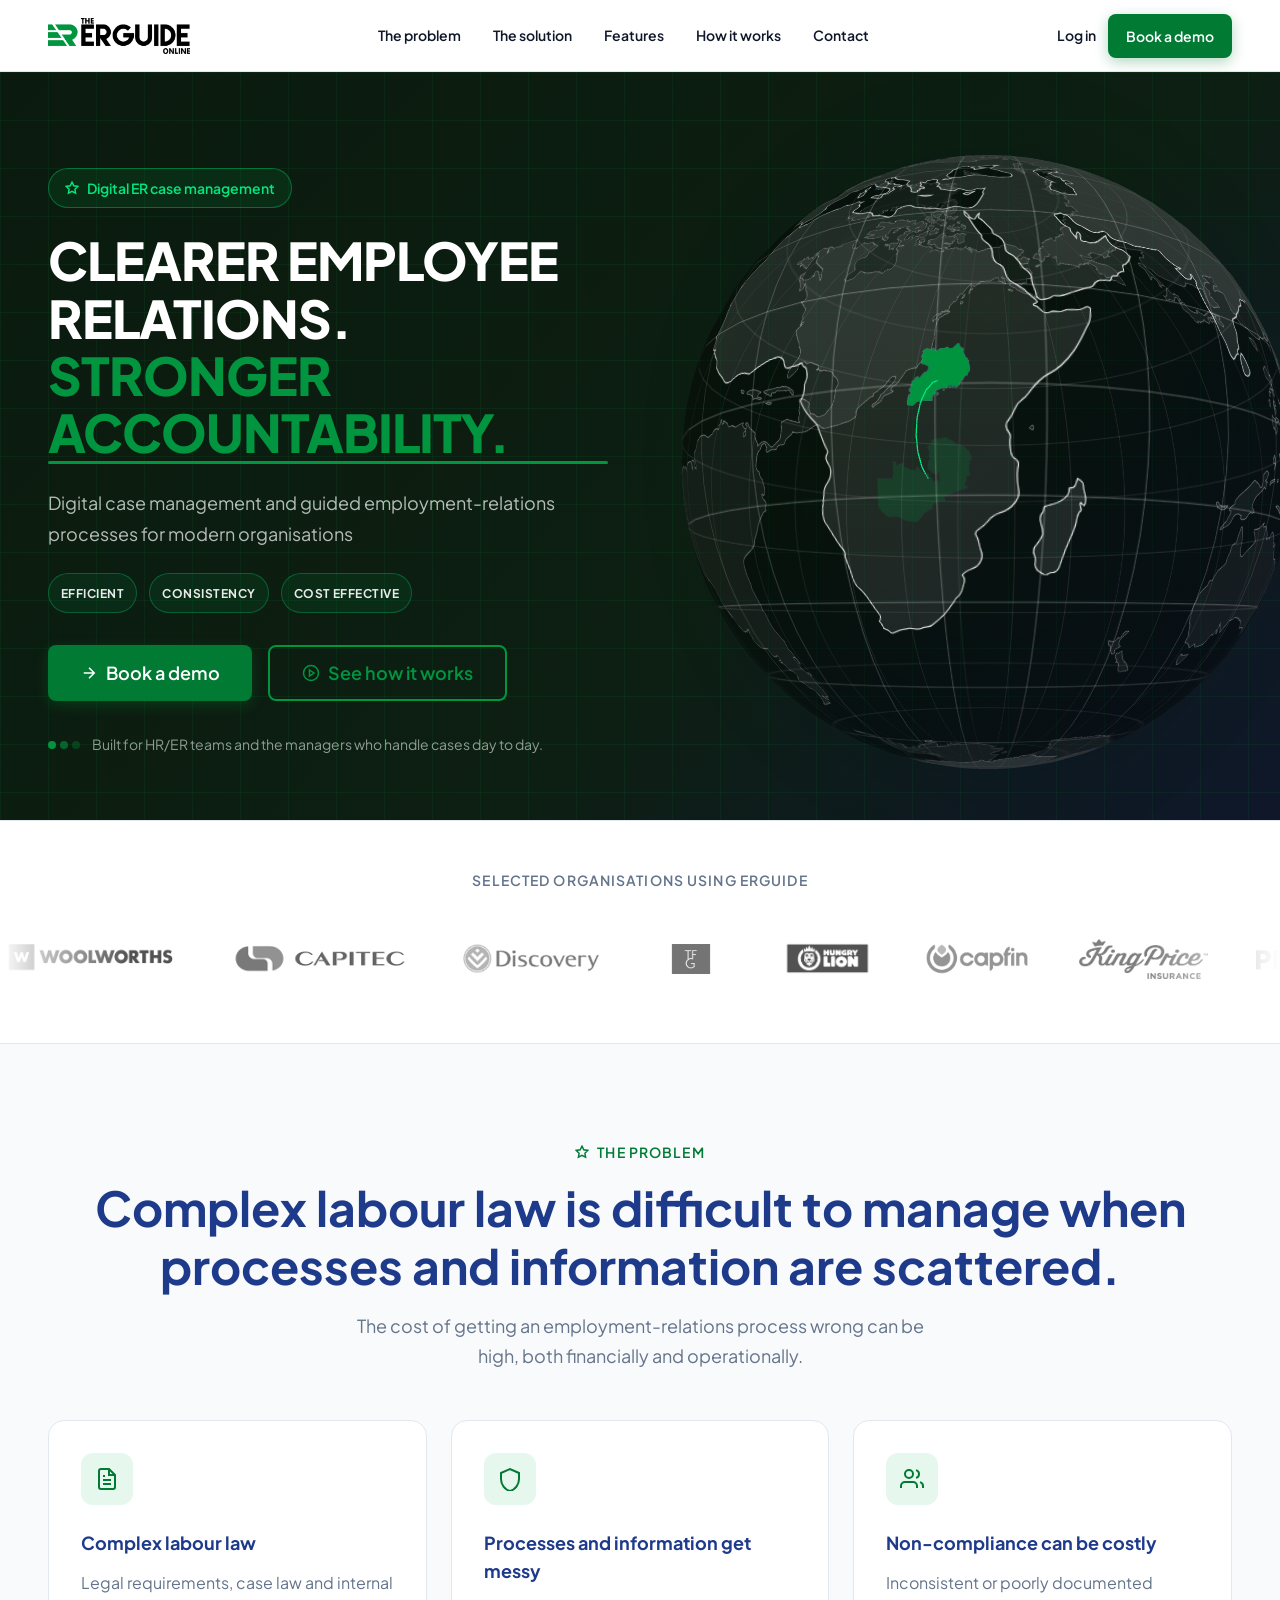
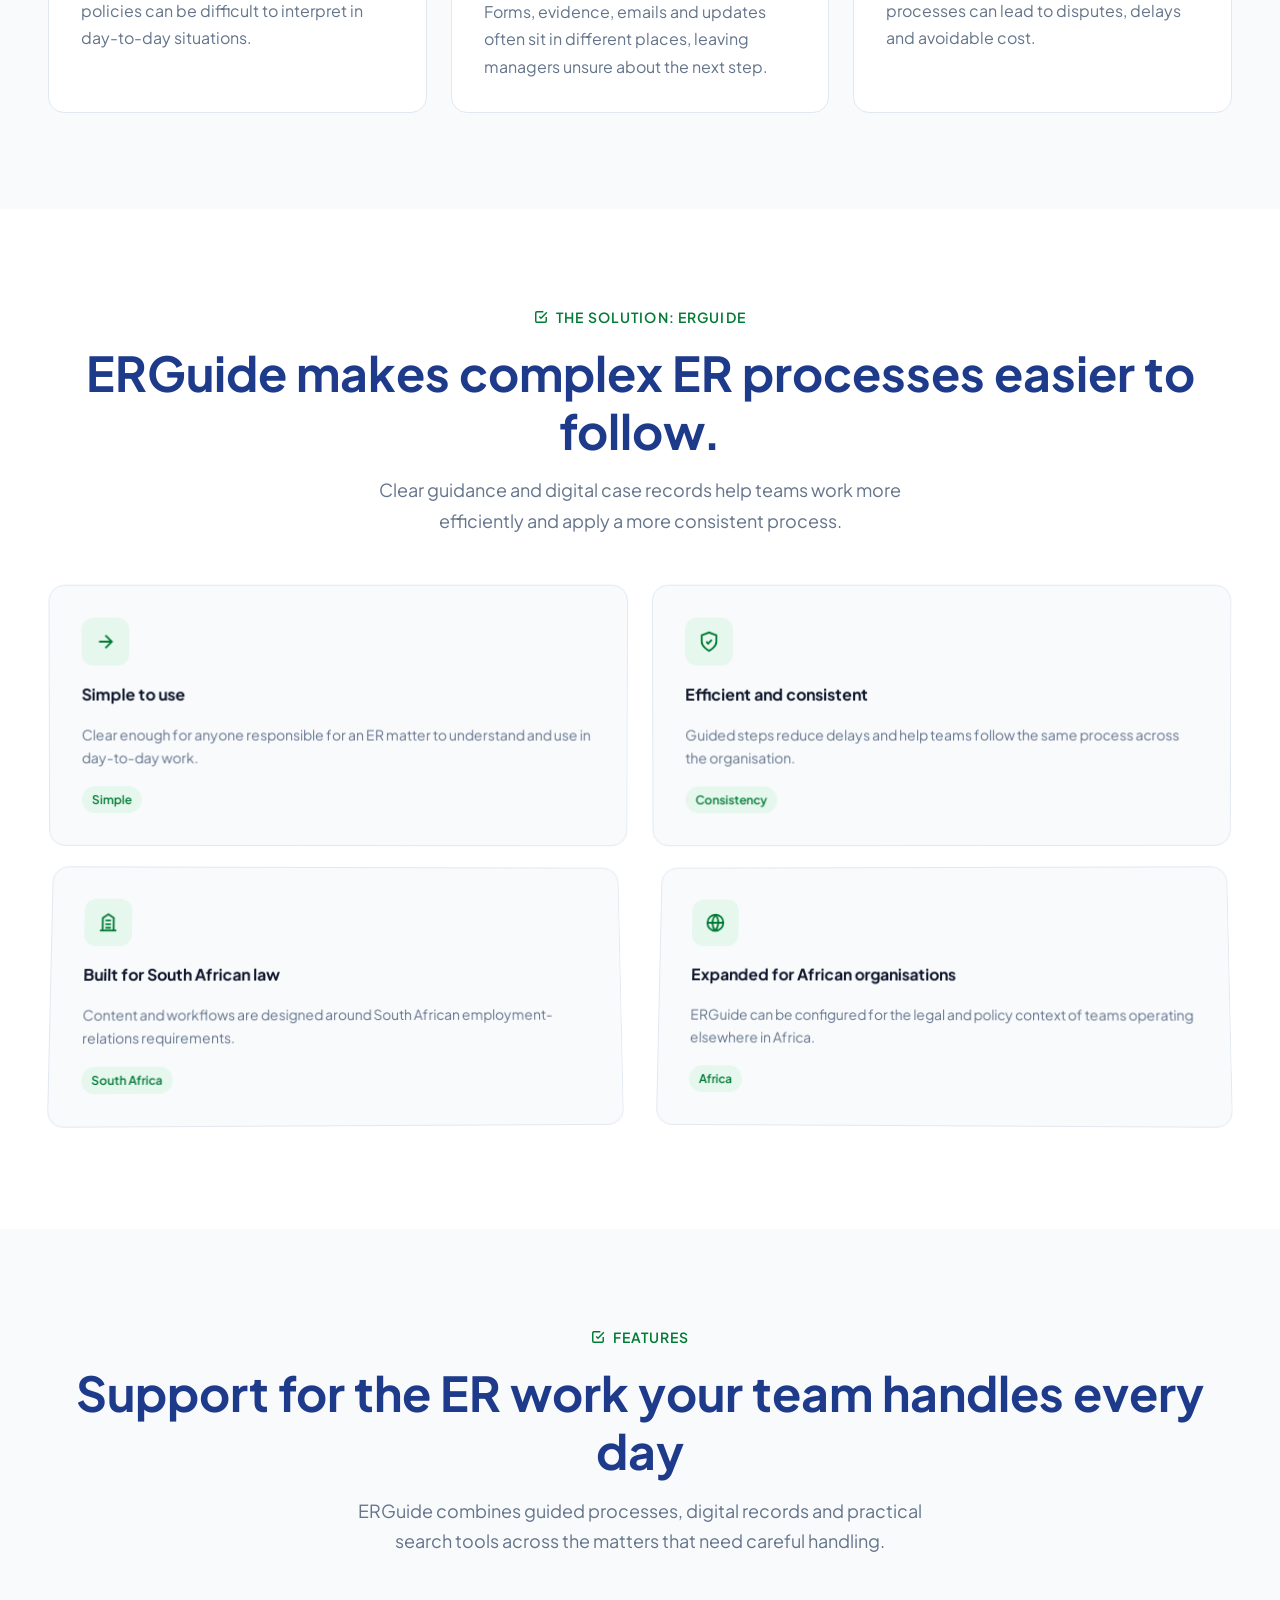
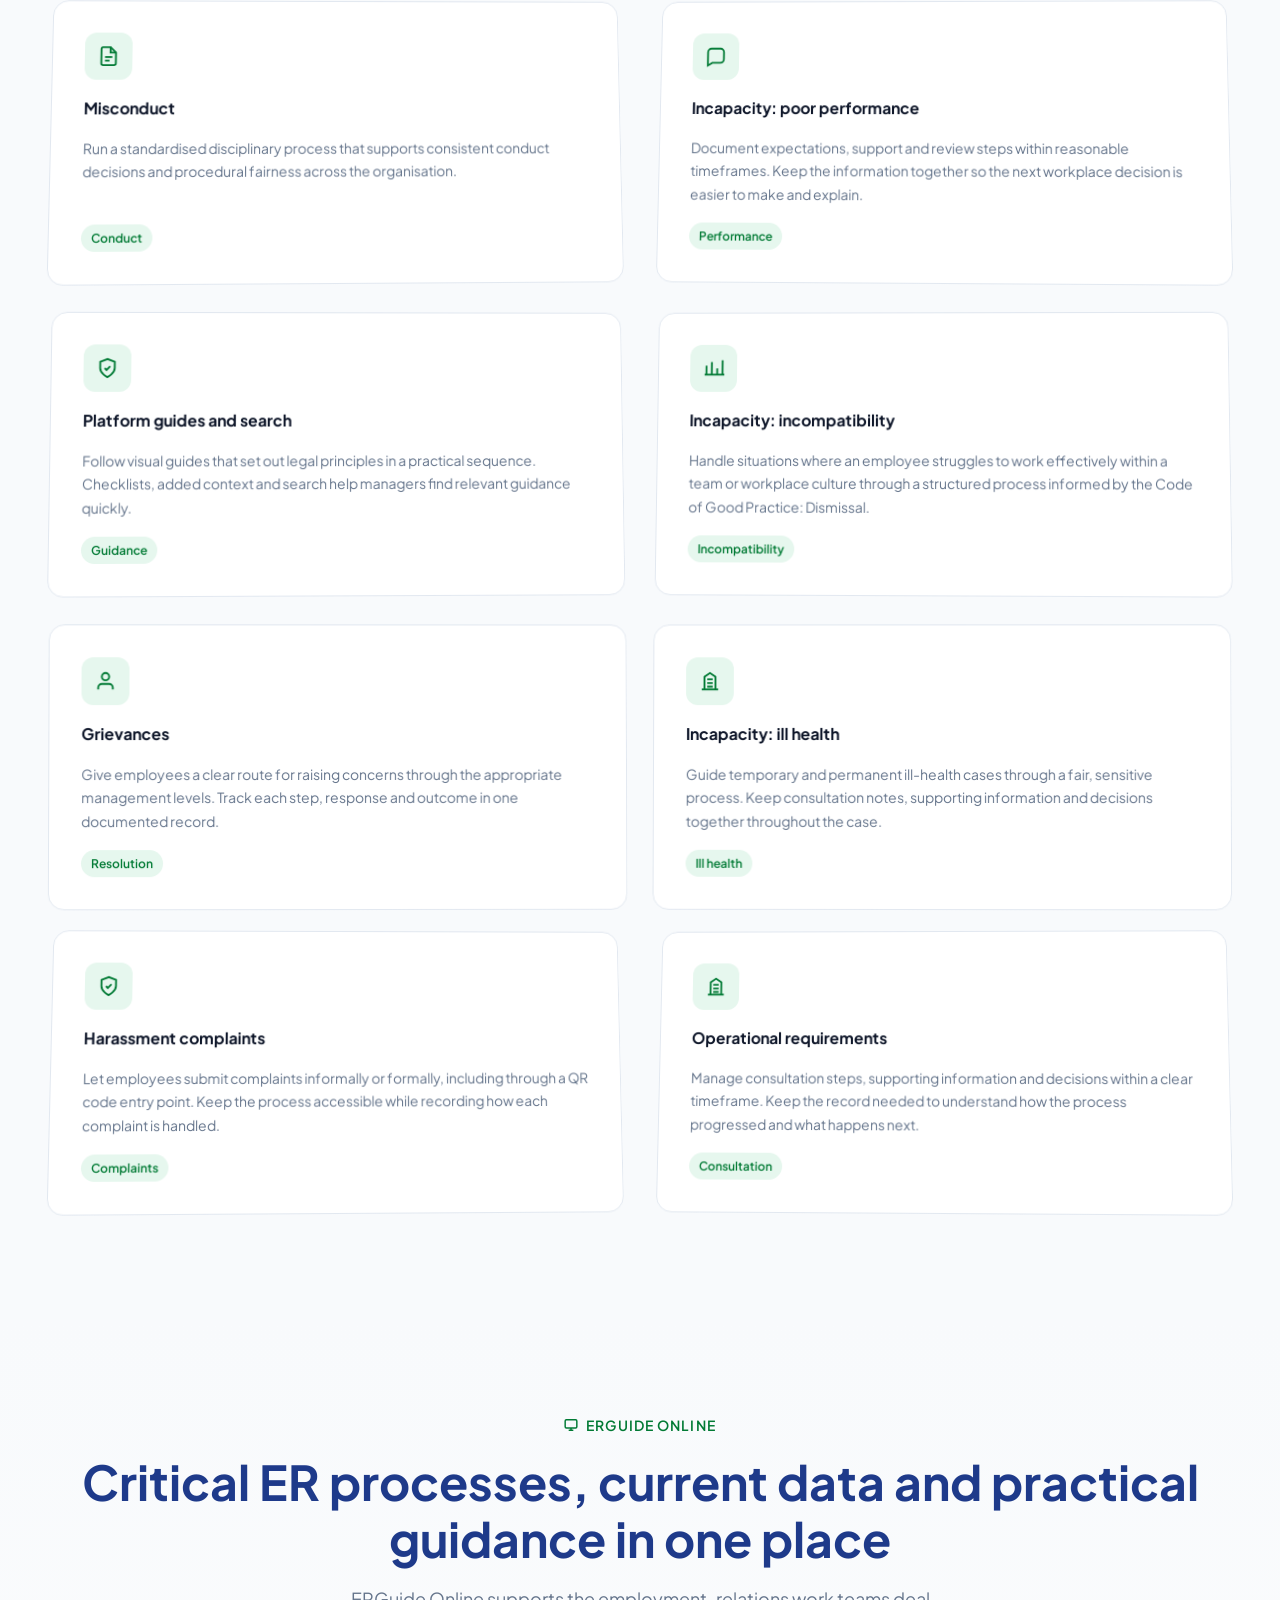
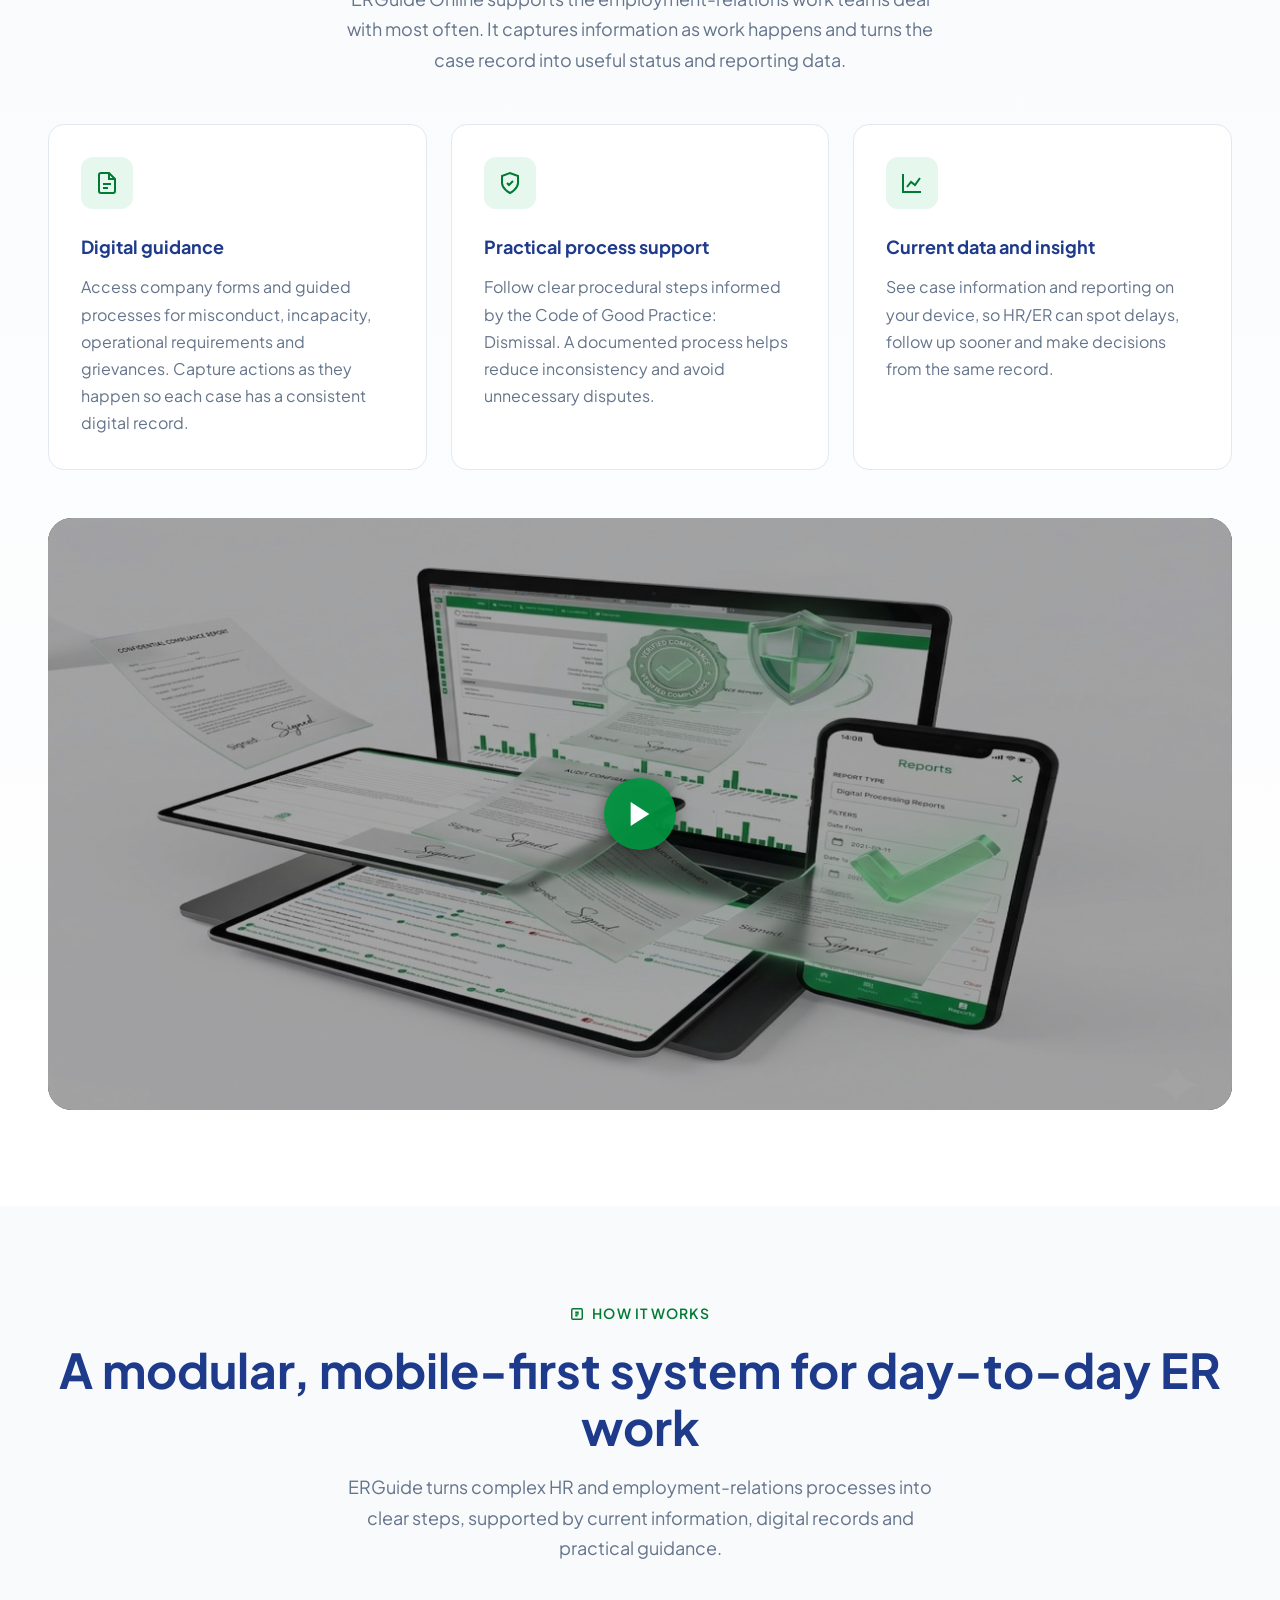
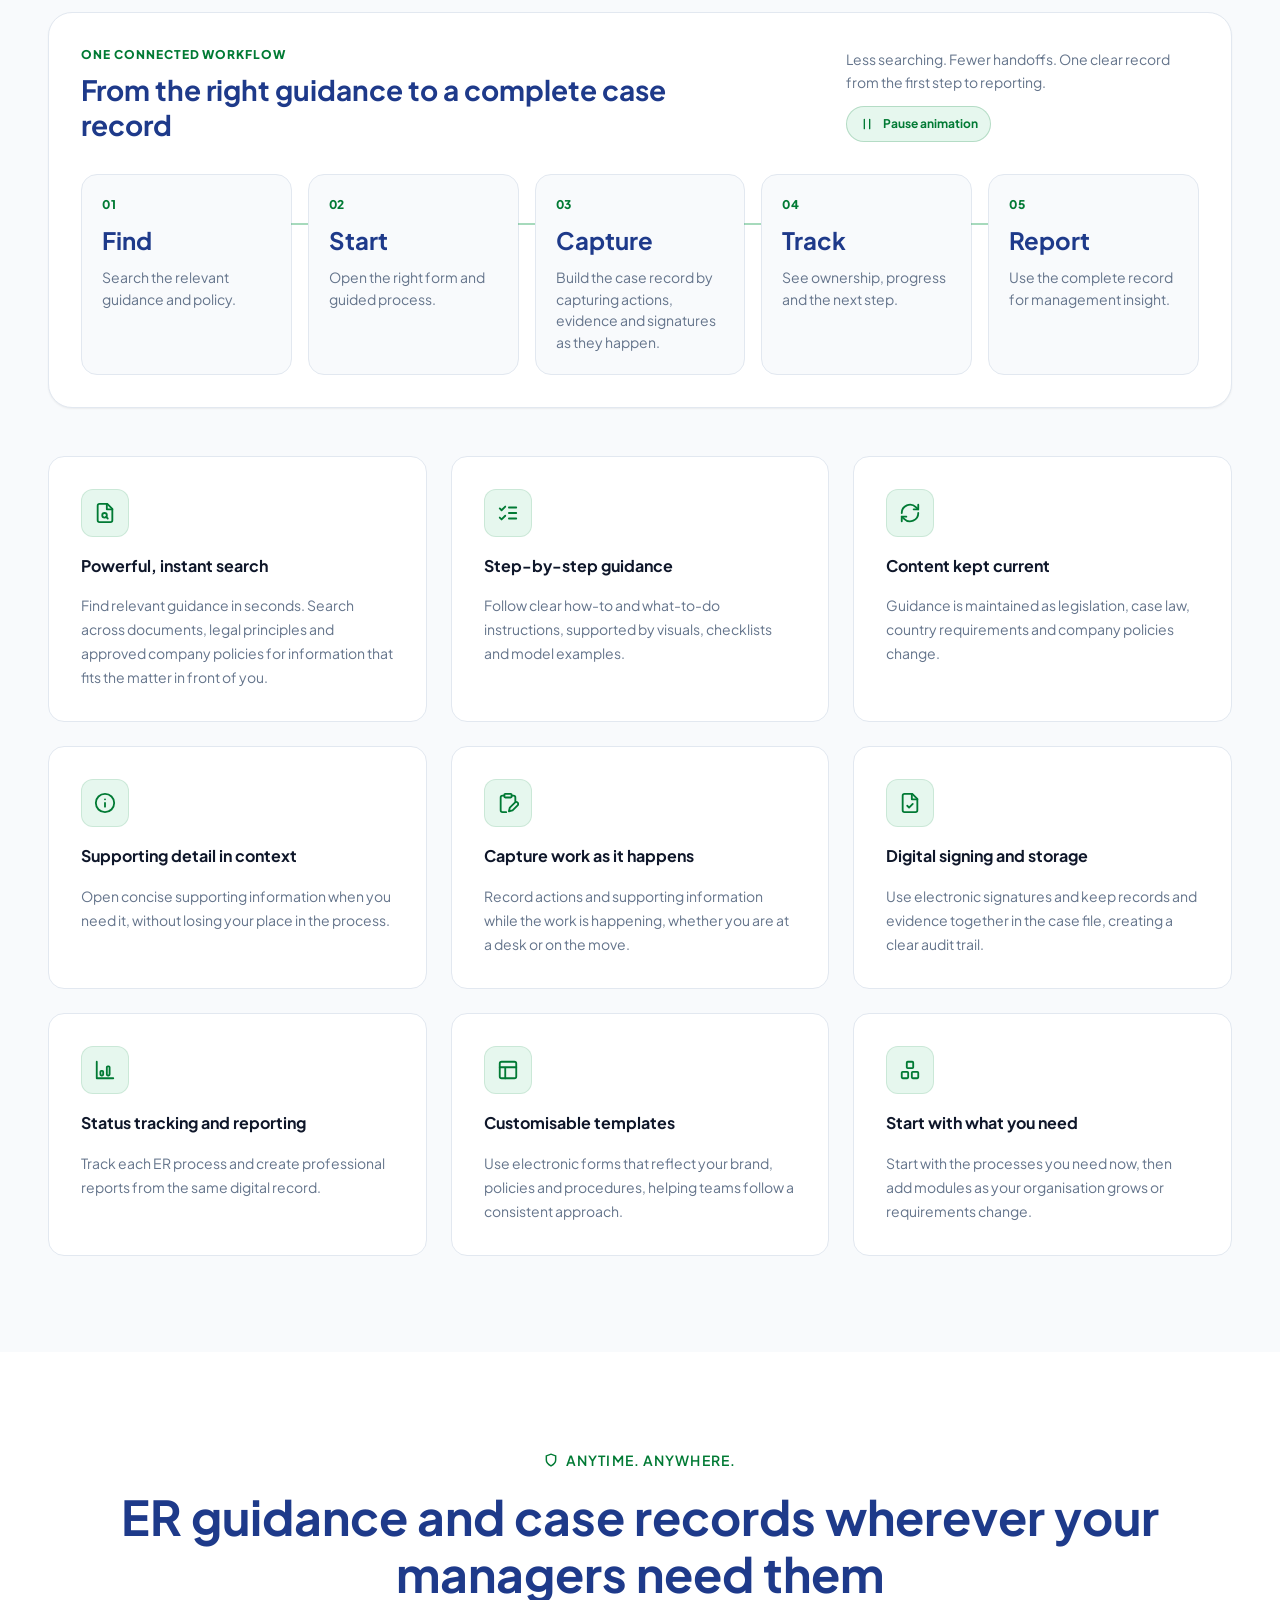
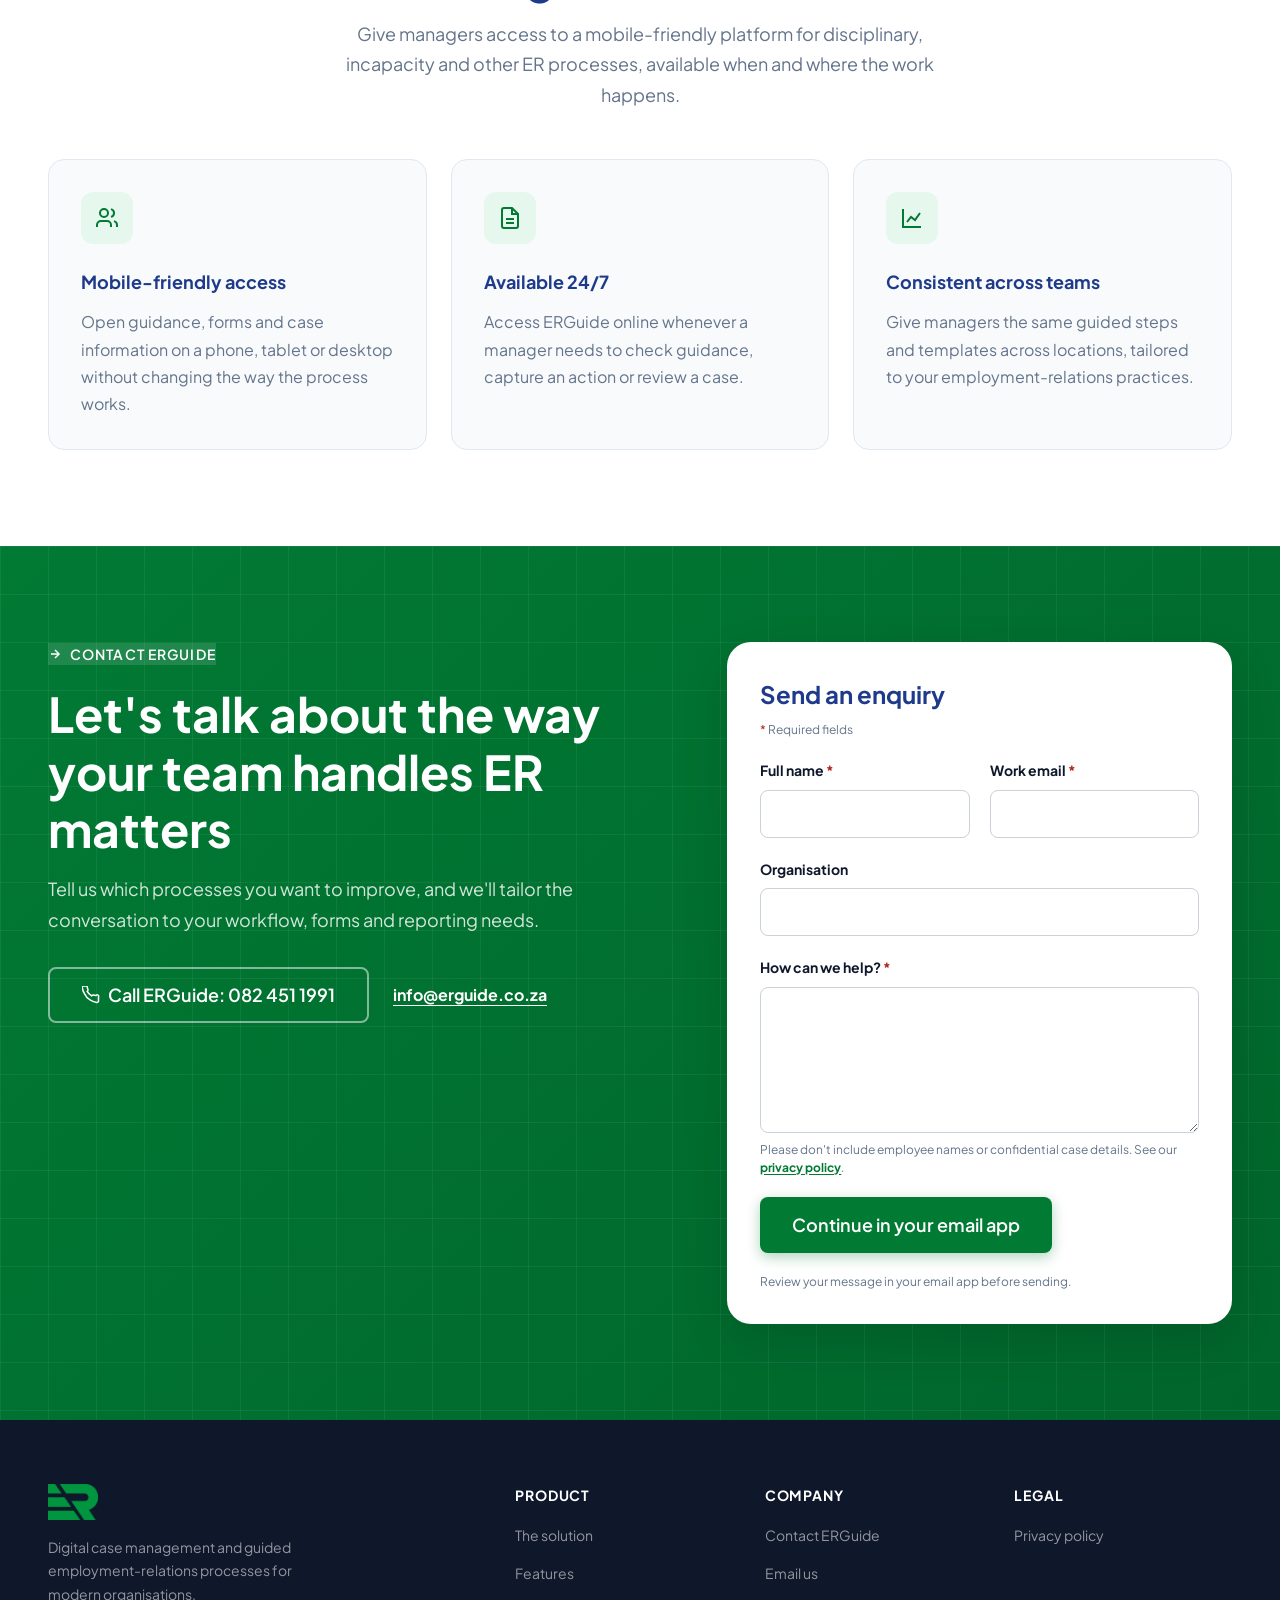
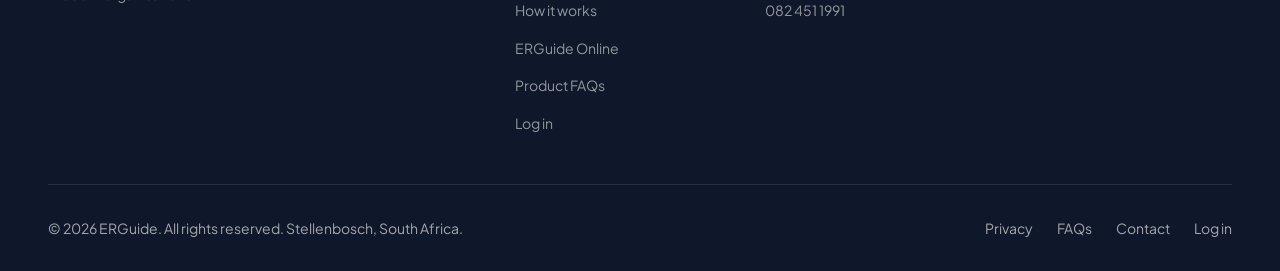
==== commit a2e83bde: "2nd updates" ====
--- a/site/index.html
+++ b/site/index.html
@@ -4,6 +4,15 @@
   <meta charset="UTF-8" />
   <meta name="viewport" content="width=device-width, initial-scale=1.0" />
   <script>document.documentElement.classList.add('js');</script>
+
+  <!-- Google tag (gtag.js) -->
+  <script async src="https://www.googletagmanager.com/gtag/js?id=G-FBLGTJ5MYY"></script>
+  <script>
+    window.dataLayer = window.dataLayer || [];
+    function gtag(){dataLayer.push(arguments);}
+    gtag('js', new Date());
+    gtag('config', 'G-FBLGTJ5MYY');
+  </script>
 
   <!-- Primary SEO -->
   <title>ERGuide | Digital Employment Relations Case Management</title>
@@ -233,18 +242,16 @@
 <section class="trusted" aria-label="Selected organisations using ERGuide">
   <div class="container">
     <p class="trusted-header">Selected organisations using ERGuide</p>
-    <p class="sr-only">Woolworths, ABSA Bank, Capitec Bank, Discovery, TFG Group, BankservAfrica, Hungry Lion, Capfin, King Price Insurance, PEPKOR Payments &amp; Lending and Tenacity.</p>
+    <p class="sr-only">Woolworths, Capitec Bank, Discovery, TFG Group, Hungry Lion, Capfin, King Price Insurance, PEPKOR Payments &amp; Lending and Tenacity.</p>
   </div>
 
   <div class="logo-track-wrapper">
     <div class="logo-track" aria-hidden="true">
       <div class="logo-group">
         <img class="logo-wide" src="assets/client-logos/woolworths.png" alt="" width="400" height="150" />
-        <img class="logo-square" src="assets/client-logos/absa.png" alt="" width="400" height="150" />
         <img class="logo-wide" src="assets/client-logos/capitec.png" alt="" width="400" height="150" />
         <img class="logo-discovery" src="assets/client-logos/discovery.jpg" alt="" width="400" height="150" />
         <img class="logo-square" src="assets/client-logos/tfg.png" alt="" width="400" height="150" />
-        <img class="logo-bankserv" src="assets/client-logos/bankservafrica.png" alt="" width="400" height="150" />
         <img class="logo-hungry" src="assets/client-logos/hungry-lion.jpg" alt="" width="400" height="150" />
         <img class="logo-capfin" src="assets/client-logos/capfin.png" alt="" width="300" height="200" />
         <img class="logo-king-price" src="assets/client-logos/king-price-insurance.png" alt="" width="300" height="93" />
@@ -253,11 +260,9 @@
       </div>
       <div class="logo-group">
         <img class="logo-wide" src="assets/client-logos/woolworths.png" alt="" width="400" height="150" />
-        <img class="logo-square" src="assets/client-logos/absa.png" alt="" width="400" height="150" />
         <img class="logo-wide" src="assets/client-logos/capitec.png" alt="" width="400" height="150" />
         <img class="logo-discovery" src="assets/client-logos/discovery.jpg" alt="" width="400" height="150" />
         <img class="logo-square" src="assets/client-logos/tfg.png" alt="" width="400" height="150" />
-        <img class="logo-bankserv" src="assets/client-logos/bankservafrica.png" alt="" width="400" height="150" />
         <img class="logo-hungry" src="assets/client-logos/hungry-lion.jpg" alt="" width="400" height="150" />
         <img class="logo-capfin" src="assets/client-logos/capfin.png" alt="" width="300" height="200" />
         <img class="logo-king-price" src="assets/client-logos/king-price-insurance.png" alt="" width="300" height="93" />
@@ -848,7 +853,6 @@
           <li><a href="#contact">Contact ERGuide</a></li>
           <li><a href="mailto:info@erguide.co.za">Email us</a></li>
           <li><a href="tel:+27824511991">082 451 1991</a></li>
-          <li><a href="https://discovery.erguide.co.za/sso/DISC" target="_blank" rel="noopener">Discovery portal</a></li>
         </ul>
       </div>
 
--- a/site/css/style.css
+++ b/site/css/style.css
@@ -365,8 +365,8 @@
 
 .navbar-nav a {
   font-size: var(--text-sm);
-  font-weight: 500;
-  color: var(--color-muted);
+  font-weight: 600;
+  color: var(--color-text);
   transition: color var(--transition-fast);
 }
 .navbar-nav a:hover, .navbar-nav a.active { color: var(--color-primary-dark); }
@@ -384,8 +384,8 @@
 .navbar-login {
   display: none;
   font-size: var(--text-sm);
-  font-weight: 500;
-  color: var(--color-muted);
+  font-weight: 600;
+  color: var(--color-text);
   transition: color var(--transition-fast);
 }
 .navbar-login:hover { color: var(--color-primary-dark); }
@@ -801,7 +801,6 @@
 
 .logo-square { --logo-height: 30px; }
 .logo-hungry { --logo-height: 36px; }
-.logo-bankserv { --logo-height: 42px; }
 .logo-king-price { --logo-height: 40px; }
 .logo-pepkor { --logo-height: 44px; }
 .logo-discovery { --logo-height: 54px; }
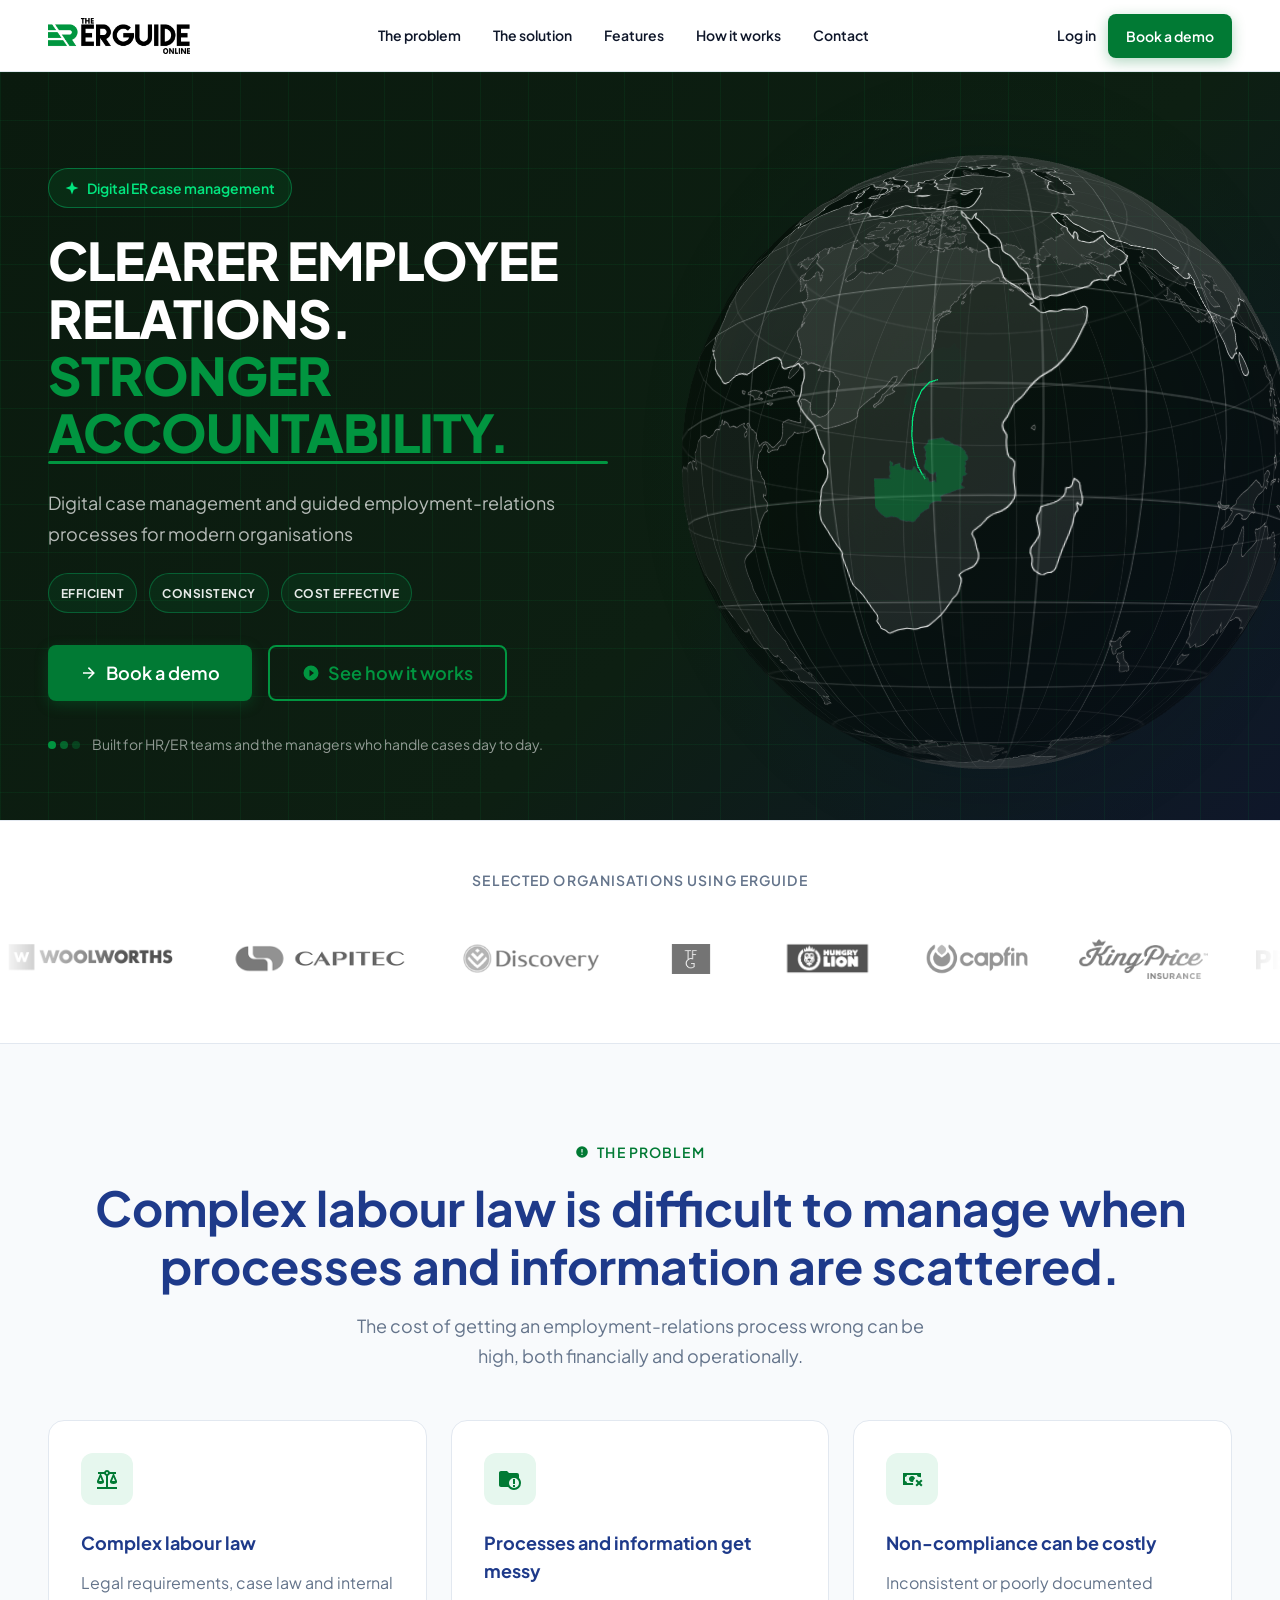
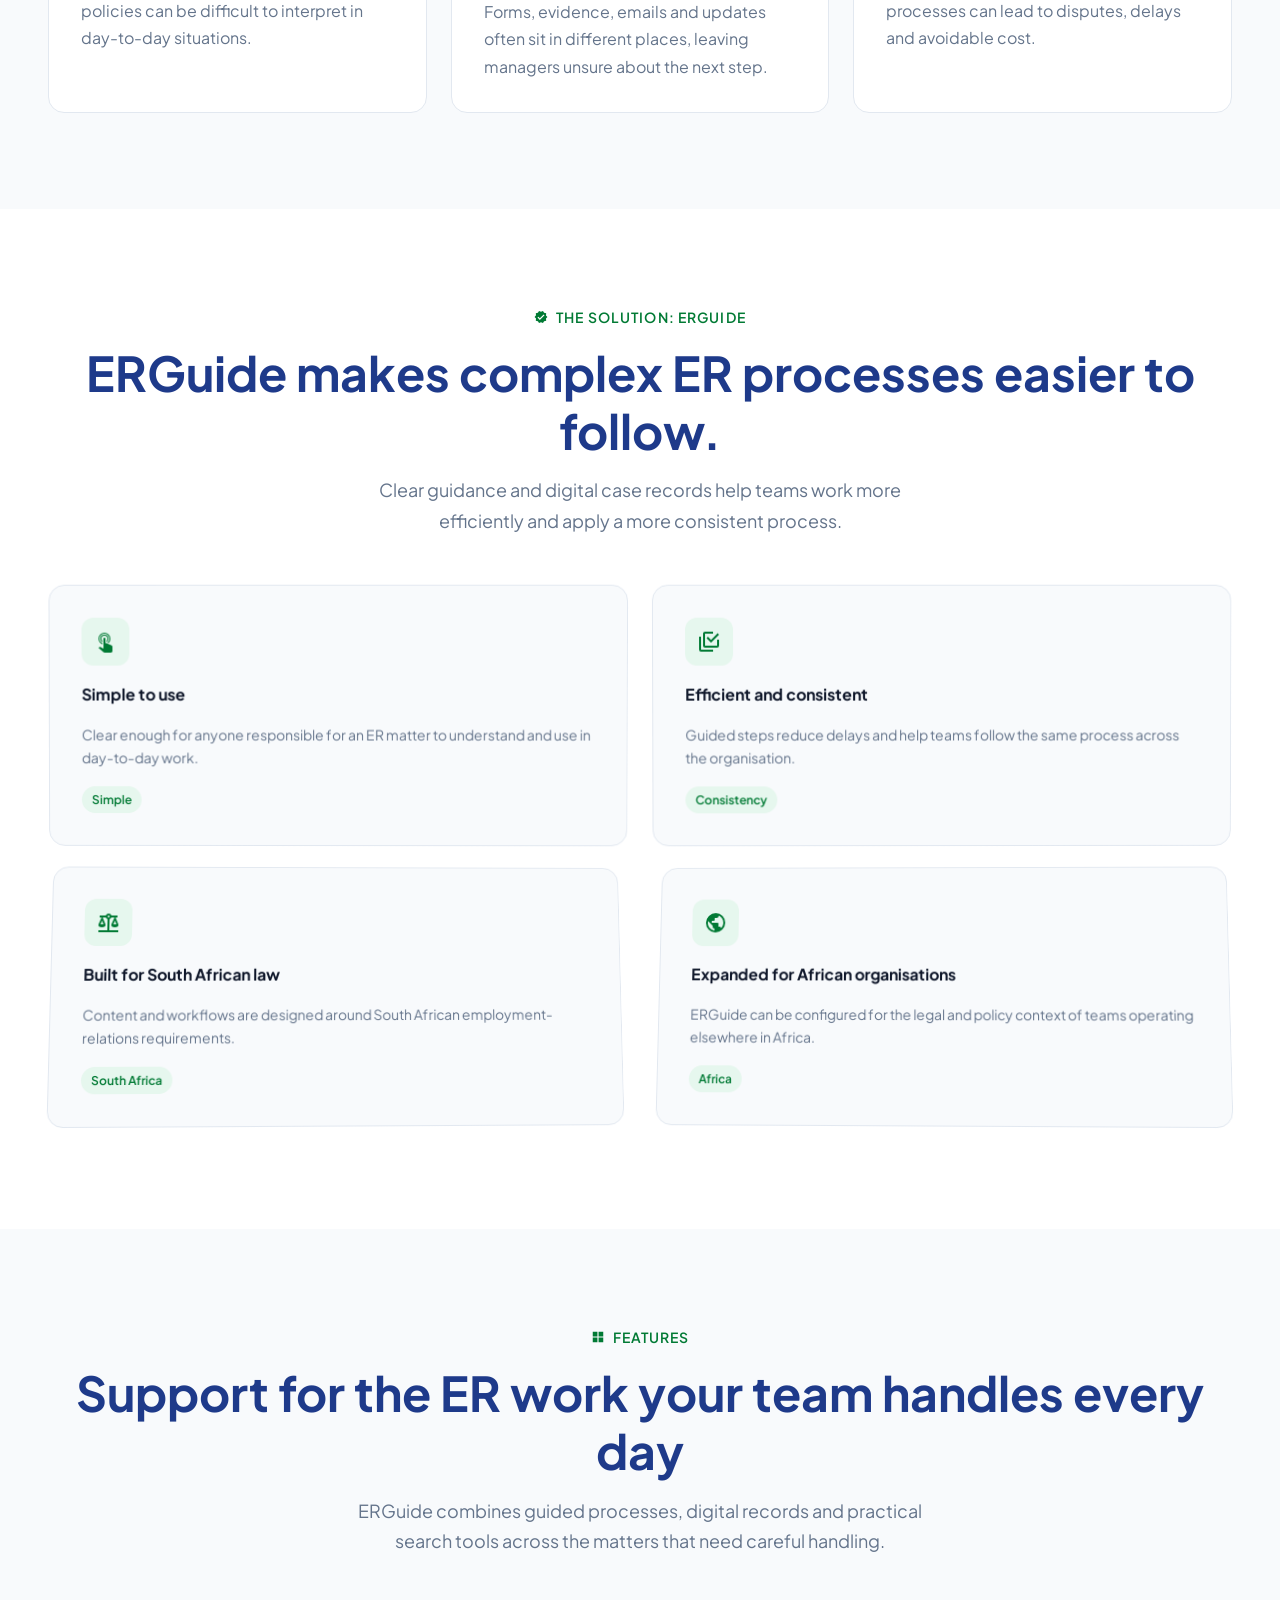
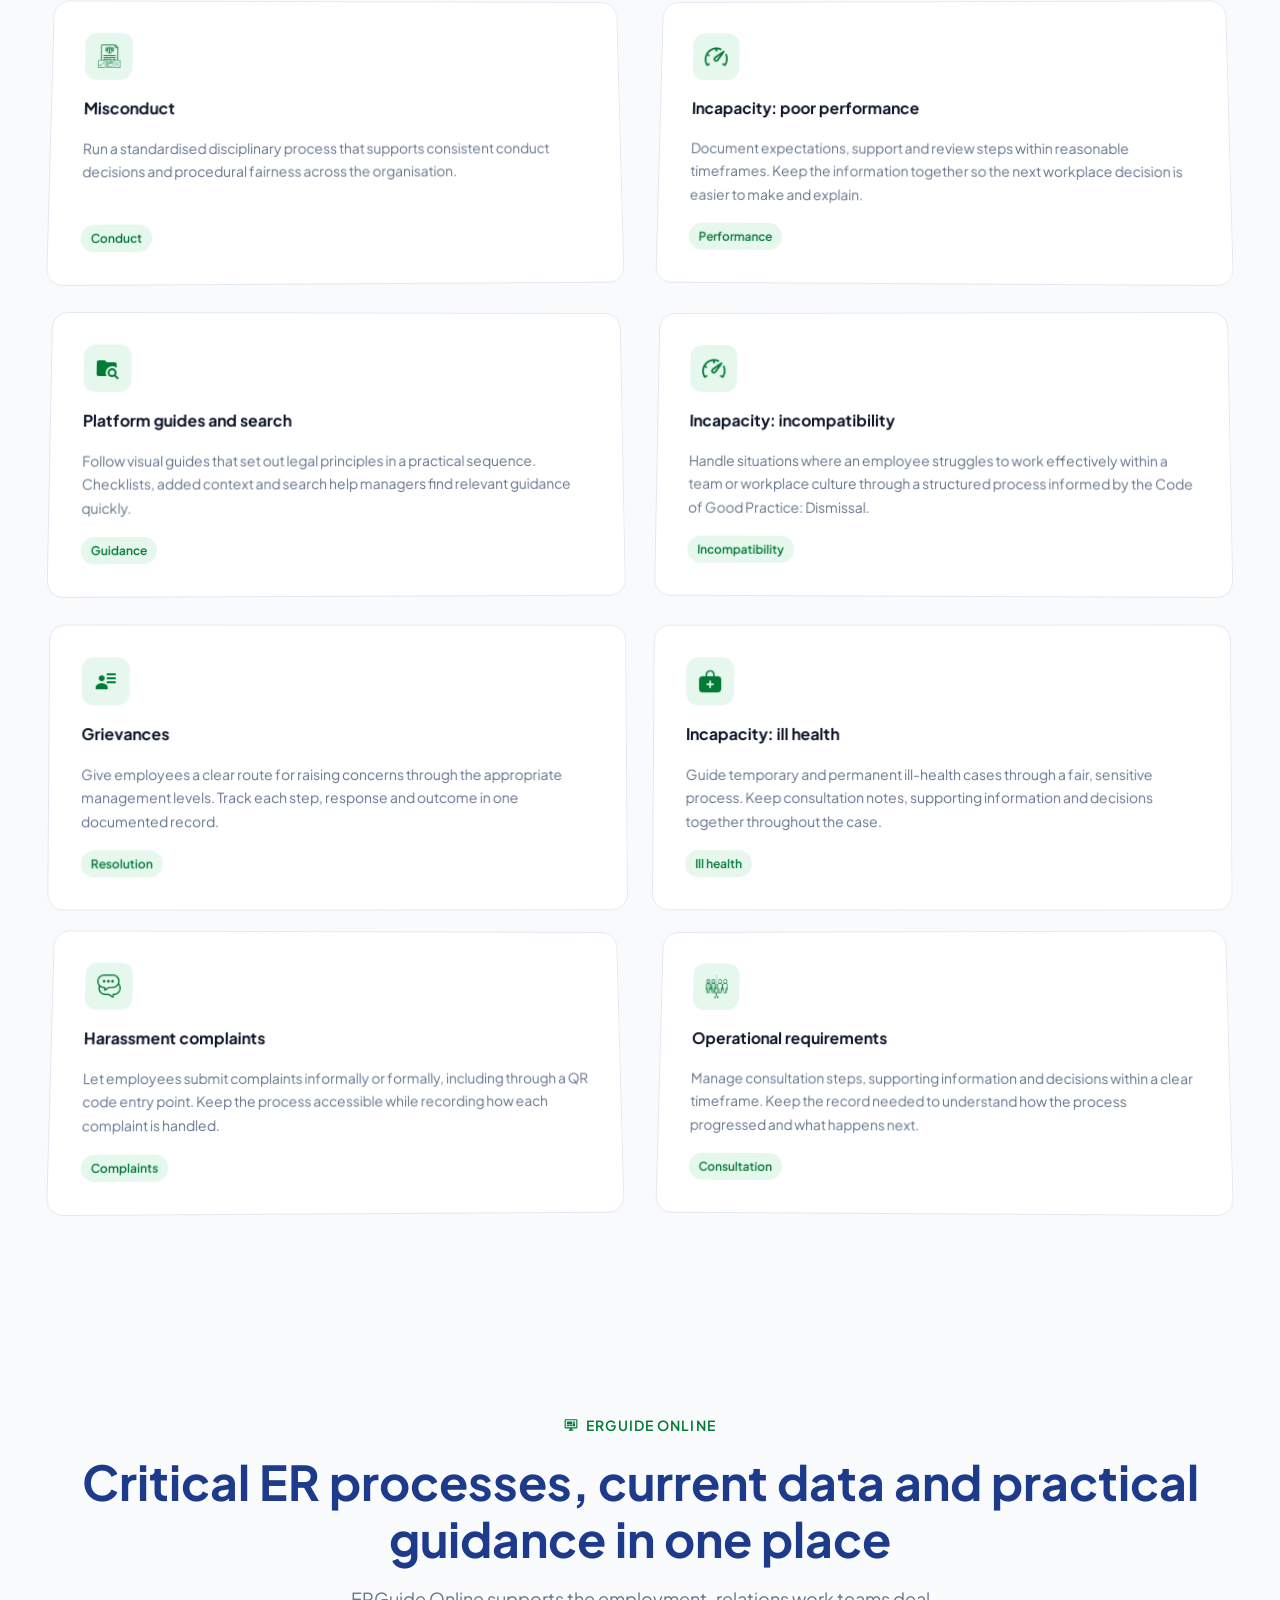
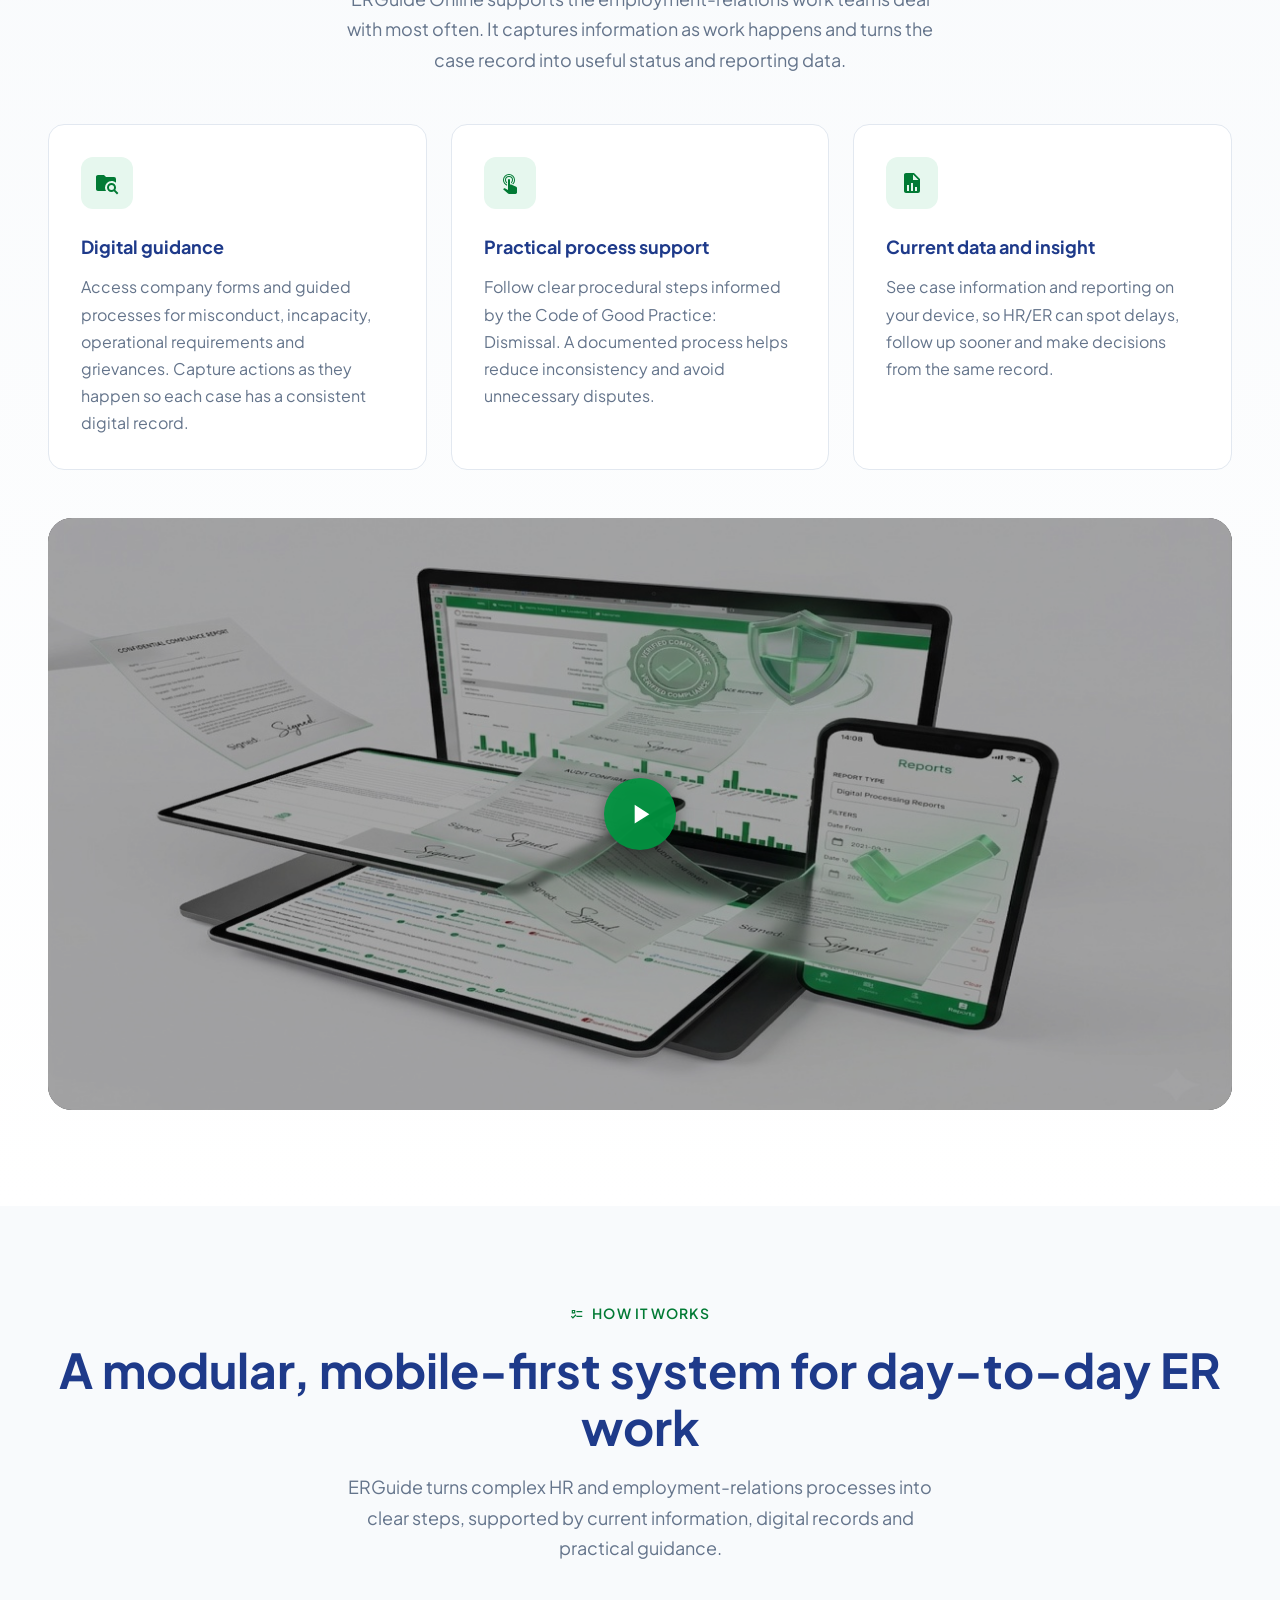
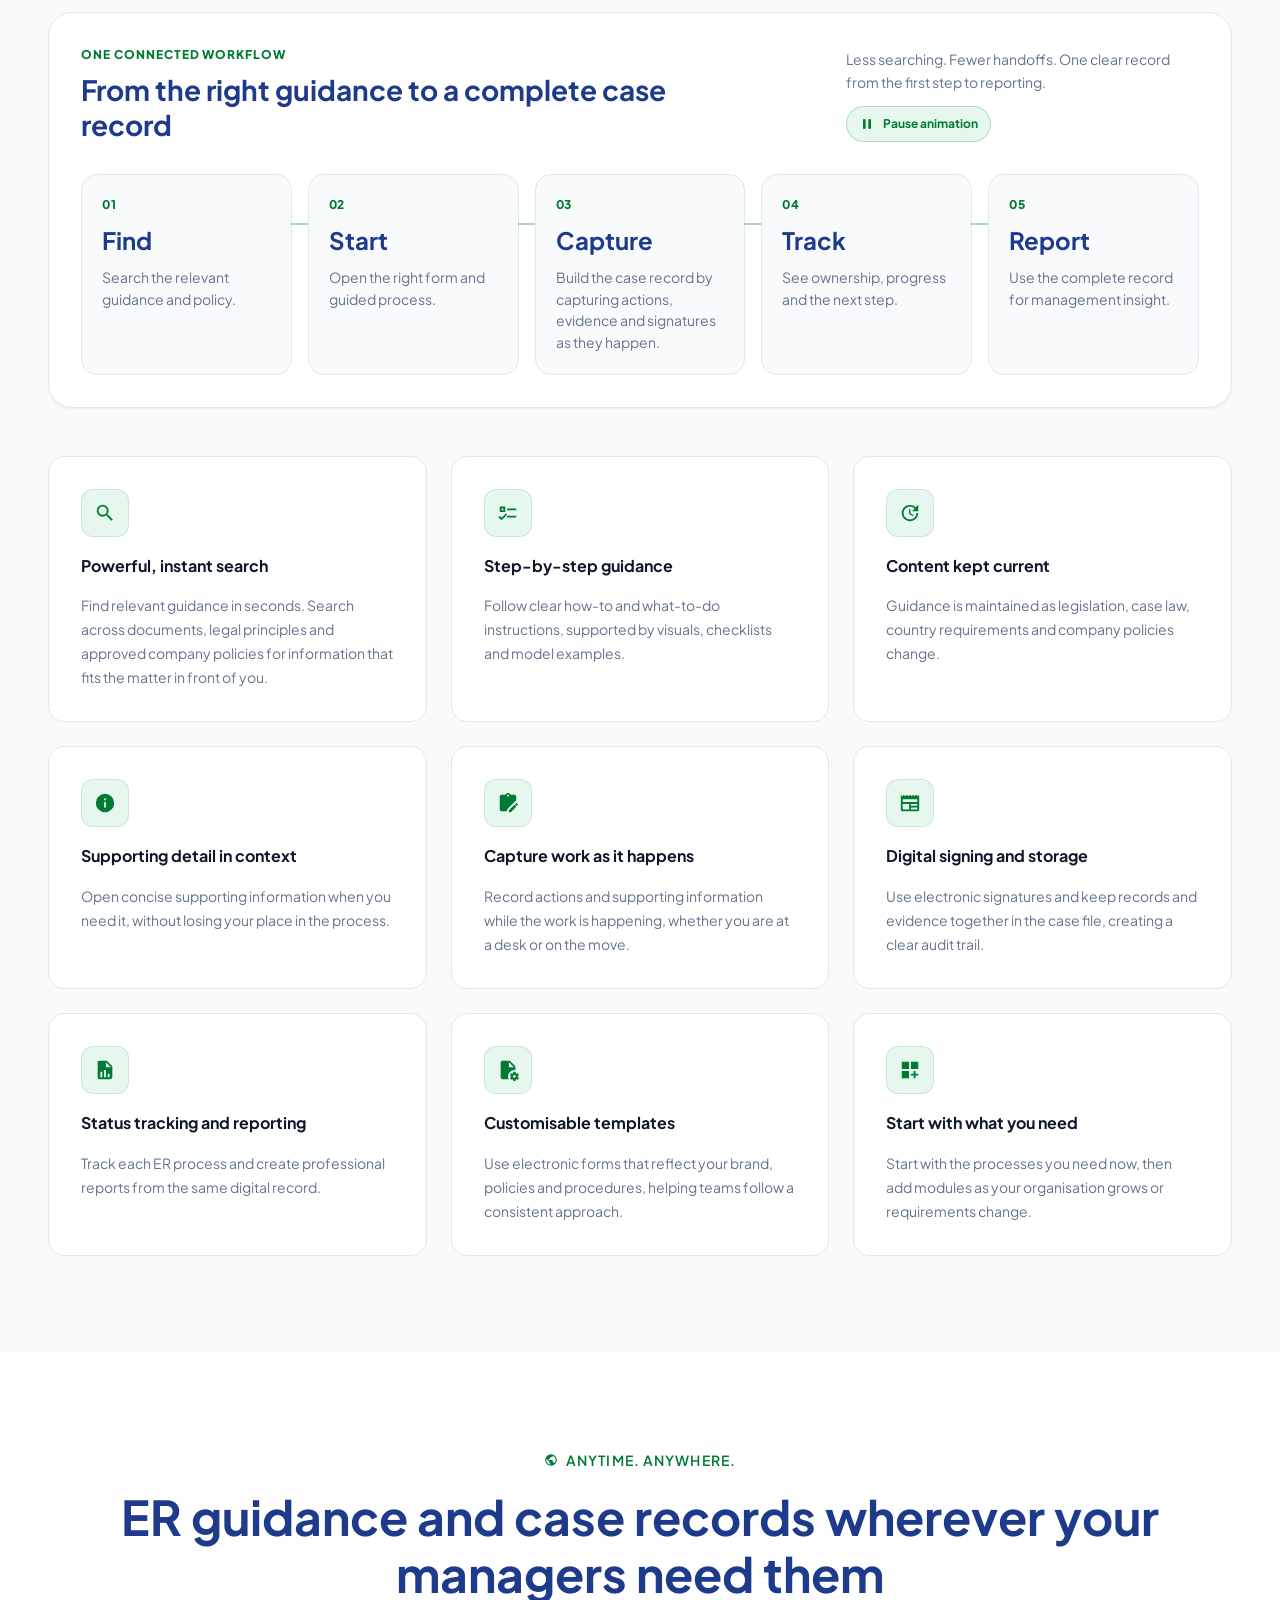
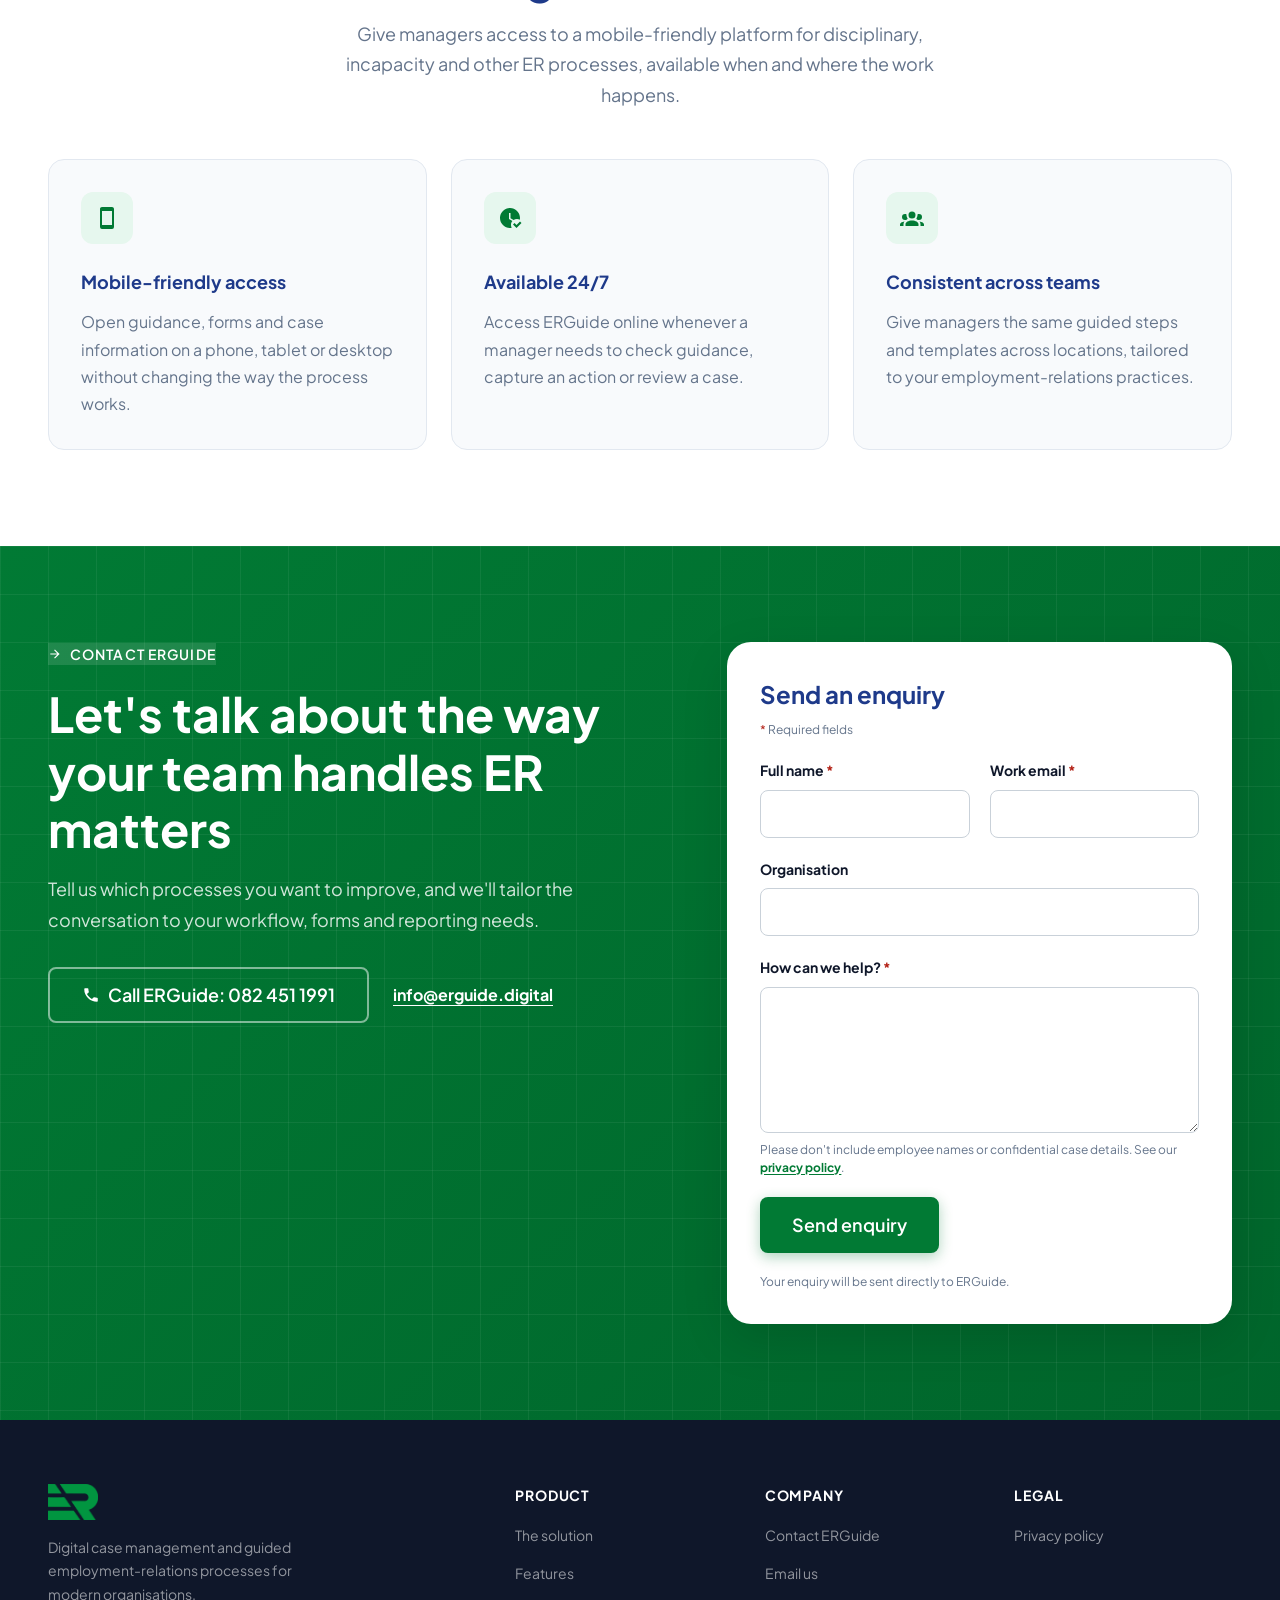
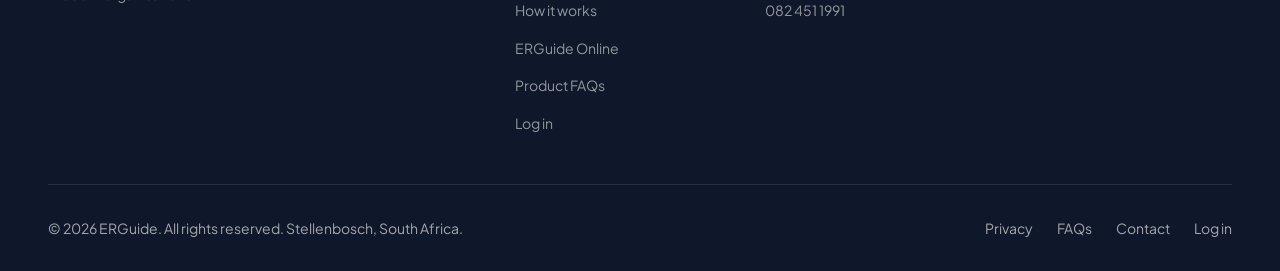
==== commit 5badee66: "Icon updates and form update" ====
--- a/site/index.html
+++ b/site/index.html
@@ -75,7 +75,7 @@
         "contactPoint": {
           "@type": "ContactPoint",
           "contactType": "sales",
-          "email": "info@erguide.co.za",
+          "email": "info@erguide.digital",
           "telephone": "+27824511991"
         },
         "address": {
@@ -127,6 +127,44 @@
 </head>
 <body>
 
+<!-- Inline icon definitions keep the portal icon set available when this page is
+     opened directly from disk. Chrome blocks cross-file SVG <use> references on
+     file:// pages, so the visible instances are linked to these local symbols. -->
+<svg aria-hidden="true" focusable="false" width="0" height="0" style="position:absolute;overflow:hidden">
+  <defs>
+    <symbol id="icon-account-details" viewBox="0 0 24 24" fill="currentColor"><path d="M11 9C11 10.66 9.66 12 8 12C6.34 12 5 10.66 5 9C5 7.34 6.34 6 8 6C9.66 6 11 7.34 11 9M14 20H2V18C2 15.79 4.69 14 8 14C11.31 14 14 15.79 14 18M22 12V14H13V12M22 8V10H13V8M22 4V6H13V4Z" xmlns="http://www.w3.org/2000/svg" /></symbol>
+    <symbol id="icon-account-group" viewBox="0 0 24 24" fill="currentColor"><path d="M12,5.5A3.5,3.5 0 0,1 15.5,9A3.5,3.5 0 0,1 12,12.5A3.5,3.5 0 0,1 8.5,9A3.5,3.5 0 0,1 12,5.5M5,8C5.56,8 6.08,8.15 6.53,8.42C6.38,9.85 6.8,11.27 7.66,12.38C7.16,13.34 6.16,14 5,14A3,3 0 0,1 2,11A3,3 0 0,1 5,8M19,8A3,3 0 0,1 22,11A3,3 0 0,1 19,14C17.84,14 16.84,13.34 16.34,12.38C17.2,11.27 17.62,9.85 17.47,8.42C17.92,8.15 18.44,8 19,8M5.5,18.25C5.5,16.18 8.41,14.5 12,14.5C15.59,14.5 18.5,16.18 18.5,18.25V20H5.5V18.25M0,20V18.5C0,17.11 1.89,15.94 4.45,15.6C3.86,16.28 3.5,17.22 3.5,18.25V20H0M24,20H20.5V18.25C20.5,17.22 20.14,16.28 19.55,15.6C22.11,15.94 24,17.11 24,18.5V20Z" xmlns="http://www.w3.org/2000/svg" /></symbol>
+    <symbol id="icon-alert-circle" viewBox="0 0 24 24" fill="currentColor"><path d="M13,13H11V7H13M13,17H11V15H13M12,2A10,10 0 0,0 2,12A10,10 0 0,0 12,22A10,10 0 0,0 22,12A10,10 0 0,0 12,2Z" xmlns="http://www.w3.org/2000/svg" /></symbol>
+    <symbol id="icon-arrow-right" viewBox="0 0 24 24" fill="currentColor"><path d="M4,11V13H16L10.5,18.5L11.92,19.92L19.84,12L11.92,4.08L10.5,5.5L16,11H4Z" xmlns="http://www.w3.org/2000/svg" /></symbol>
+    <symbol id="icon-cash-remove" viewBox="0 0 24 24" fill="currentColor"><path d="M15.46 18.12L16.88 19.54L19 17.41L21.12 19.54L22.54 18.12L20.41 16L22.54 13.88L21.12 12.46L19 14.59L16.88 12.46L15.46 13.88L17.59 16M14.97 11.62C14.86 10.28 13.58 8.97 12 9C10.3 9.04 9 10.3 9 12C9 13.7 10.3 14.94 12 15C12.39 15 12.77 14.92 13.14 14.77C13.41 13.67 13.86 12.63 14.97 11.62M13 16H7C7 14.9 6.1 14 5 14V10C6.1 10 7 9.1 7 8H17C17 9.1 17.9 10 19 10V10.05C19.67 10.06 20.34 10.18 21 10.4V6H3V18H13.32C13.1 17.33 13 16.66 13 16Z" xmlns="http://www.w3.org/2000/svg" /></symbol>
+    <symbol id="icon-cellphone" viewBox="0 0 24 24" fill="currentColor"><path d="M17,19H7V5H17M17,1H7C5.89,1 5,1.89 5,3V21A2,2 0 0,0 7,23H17A2,2 0 0,0 19,21V3C19,1.89 18.1,1 17,1Z" xmlns="http://www.w3.org/2000/svg" /></symbol>
+    <symbol id="icon-check-decagram" viewBox="0 0 24 24" fill="currentColor"><path d="M23,12L20.56,9.22L20.9,5.54L17.29,4.72L15.4,1.54L12,3L8.6,1.54L6.71,4.72L3.1,5.53L3.44,9.21L1,12L3.44,14.78L3.1,18.47L6.71,19.29L8.6,22.47L12,21L15.4,22.46L17.29,19.28L20.9,18.46L20.56,14.78L23,12M10,17L6,13L7.41,11.59L10,14.17L16.59,7.58L18,9L10,17Z" xmlns="http://www.w3.org/2000/svg" /></symbol>
+    <symbol id="icon-checkbox-multiple-marked-outline" viewBox="0 0 24 24" fill="currentColor"><path d="M20,16V10H22V16A2,2 0 0,1 20,18H8C6.89,18 6,17.1 6,16V4C6,2.89 6.89,2 8,2H16V4H8V16H20M10.91,7.08L14,10.17L20.59,3.58L22,5L14,13L9.5,8.5L10.91,7.08M16,20V22H4A2,2 0 0,1 2,20V7H4V20H16Z" xmlns="http://www.w3.org/2000/svg" /></symbol>
+    <symbol id="icon-clipboard-edit" viewBox="0 0 24 24" fill="currentColor"><path d="M21.04 12.13C21.18 12.13 21.31 12.19 21.42 12.3L22.7 13.58C22.92 13.79 22.92 14.14 22.7 14.35L21.7 15.35L19.65 13.3L20.65 12.3C20.76 12.19 20.9 12.13 21.04 12.13M19.07 13.88L21.12 15.93L15.06 22H13V19.94L19.07 13.88M19 3C20.1 3 21 3.9 21 5V9L11 19V21H5C3.9 21 3 20.1 3 19V5C3 3.9 3.9 3 5 3H9.18C9.6 1.84 10.7 1 12 1C13.3 1 14.4 1.84 14.82 3H19M12 3C11.45 3 11 3.45 11 4C11 4.55 11.45 5 12 5C12.55 5 13 4.55 13 4C13 3.45 12.55 3 12 3Z" xmlns="http://www.w3.org/2000/svg" /></symbol>
+    <symbol id="icon-clock-check" viewBox="0 0 24 24" fill="currentColor"><path d="M23.5 17L18.5 22L15 18.5L16.5 17L18.5 19L22 15.5L23.5 17M13 19C13 17.5 13.5 16.2 14.4 15.1L11 13V7H12.5V12.2L15.6 14.1C16.6 13.4 17.7 13 19 13C20 13 21 13.3 21.8 13.7C21.9 13.1 22 12.6 22 12C22 6.5 17.5 2 12 2S2 6.5 2 12 6.5 22 12 22C12.6 22 13.2 21.9 13.7 21.8C13.3 21 13 20 13 19Z" xmlns="http://www.w3.org/2000/svg" /></symbol>
+    <symbol id="icon-earth" viewBox="0 0 24 24" fill="currentColor"><path d="M17.9,17.39C17.64,16.59 16.89,16 16,16H15V13A1,1 0 0,0 14,12H8V10H10A1,1 0 0,0 11,9V7H13A2,2 0 0,0 15,5V4.59C17.93,5.77 20,8.64 20,12C20,14.08 19.2,15.97 17.9,17.39M11,19.93C7.05,19.44 4,16.08 4,12C4,11.38 4.08,10.78 4.21,10.21L9,15V16A2,2 0 0,0 11,18M12,2A10,10 0 0,0 2,12A10,10 0 0,0 12,22A10,10 0 0,0 22,12A10,10 0 0,0 12,2Z" xmlns="http://www.w3.org/2000/svg" /></symbol>
+    <symbol id="icon-file-chart" viewBox="0 0 24 24" fill="currentColor"><path d="M13,9H18.5L13,3.5V9M6,2H14L20,8V20A2,2 0 0,1 18,22H6C4.89,22 4,21.1 4,20V4C4,2.89 4.89,2 6,2M7,20H9V14H7V20M11,20H13V12H11V20M15,20H17V16H15V20Z" xmlns="http://www.w3.org/2000/svg" /></symbol>
+    <symbol id="icon-file-cog" viewBox="0 0 24 24" fill="currentColor"><path d="M6 2C4.89 2 4 2.89 4 4V20A2 2 0 0 0 6 22H12.68A7 7 0 0 1 12 19A7 7 0 0 1 19 12A7 7 0 0 1 20 12.08V8L14 2H6M13 3.5L18.5 9H13V3.5M18 14C17.87 14 17.76 14.09 17.74 14.21L17.55 15.53C17.25 15.66 16.96 15.82 16.7 16L15.46 15.5C15.35 15.5 15.22 15.5 15.15 15.63L14.15 17.36C14.09 17.47 14.11 17.6 14.21 17.68L15.27 18.5C15.25 18.67 15.24 18.83 15.24 19C15.24 19.17 15.25 19.33 15.27 19.5L14.21 20.32C14.12 20.4 14.09 20.53 14.15 20.64L15.15 22.37C15.21 22.5 15.34 22.5 15.46 22.5L16.7 22C16.96 22.18 17.24 22.35 17.55 22.47L17.74 23.79C17.76 23.91 17.86 24 18 24H20C20.11 24 20.22 23.91 20.24 23.79L20.43 22.47C20.73 22.34 21 22.18 21.27 22L22.5 22.5C22.63 22.5 22.76 22.5 22.83 22.37L23.83 20.64C23.89 20.53 23.86 20.4 23.77 20.32L22.7 19.5C22.72 19.33 22.74 19.17 22.74 19C22.74 18.83 22.73 18.67 22.7 18.5L23.76 17.68C23.85 17.6 23.88 17.47 23.82 17.36L22.82 15.63C22.76 15.5 22.63 15.5 22.5 15.5L21.27 16C21 15.82 20.73 15.65 20.42 15.53L20.23 14.21C20.22 14.09 20.11 14 20 14H18M19 17.5C19.83 17.5 20.5 18.17 20.5 19C20.5 19.83 19.83 20.5 19 20.5C18.16 20.5 17.5 19.83 17.5 19C17.5 18.17 18.17 17.5 19 17.5Z" xmlns="http://www.w3.org/2000/svg" /></symbol>
+    <symbol id="icon-folder-alert" viewBox="0 0 24 24" fill="currentColor"><path d="M15,12H17V17H15V12M15,18H17V20H15V18M23,16A7,7 0 0,1 16,23C13.62,23 11.5,21.81 10.25,20H3C1.89,20 1,19.1 1,18V6C1,4.89 1.89,4 3,4H9L11,6H19A2,2 0 0,1 21,8V11.1C22.24,12.36 23,14.09 23,16M16,11A5,5 0 0,0 11,16A5,5 0 0,0 16,21A5,5 0 0,0 21,16A5,5 0 0,0 16,11Z" xmlns="http://www.w3.org/2000/svg" /></symbol>
+    <symbol id="icon-folder-search" viewBox="0 0 24 24" fill="currentColor"><path d="M16.5,12C19,12 21,14 21,16.5C21,17.38 20.75,18.21 20.31,18.9L23.39,22L22,23.39L18.88,20.32C18.19,20.75 17.37,21 16.5,21C14,21 12,19 12,16.5C12,14 14,12 16.5,12M16.5,14A2.5,2.5 0 0,0 14,16.5A2.5,2.5 0 0,0 16.5,19A2.5,2.5 0 0,0 19,16.5A2.5,2.5 0 0,0 16.5,14M9,4L11,6H19A2,2 0 0,1 21,8V11.81C19.83,10.69 18.25,10 16.5,10A6.5,6.5 0 0,0 10,16.5C10,17.79 10.37,19 11,20H3C1.89,20 1,19.1 1,18V6C1,4.89 1.89,4 3,4H9Z" xmlns="http://www.w3.org/2000/svg" /></symbol>
+    <symbol id="icon-format-list-checks" viewBox="0 0 24 24" fill="currentColor"><path d="M3,5H9V11H3V5M5,7V9H7V7H5M11,7H21V9H11V7M11,15H21V17H11V15M5,20L1.5,16.5L2.91,15.09L5,17.17L9.59,12.59L11,14L5,20Z" xmlns="http://www.w3.org/2000/svg" /></symbol>
+    <symbol id="icon-gesture-double-tap" viewBox="0 0 24 24" fill="currentColor"><path d="M10,9A1,1 0 0,1 11,8A1,1 0 0,1 12,9V13.47L13.21,13.6L18.15,15.79C18.68,16.03 19,16.56 19,17.14V21.5C18.97,22.32 18.32,22.97 17.5,23H11C10.62,23 10.26,22.85 10,22.57L5.1,18.37L5.84,17.6C6.03,17.39 6.3,17.28 6.58,17.28H6.8L10,19V9M11,5A4,4 0 0,1 15,9C15,10.5 14.2,11.77 13,12.46V11.24C13.61,10.69 14,9.89 14,9A3,3 0 0,0 11,6A3,3 0 0,0 8,9C8,9.89 8.39,10.69 9,11.24V12.46C7.8,11.77 7,10.5 7,9A4,4 0 0,1 11,5M11,3A6,6 0 0,1 17,9C17,10.7 16.29,12.23 15.16,13.33L14.16,12.88C15.28,11.96 16,10.56 16,9A5,5 0 0,0 11,4A5,5 0 0,0 6,9C6,11.05 7.23,12.81 9,13.58V14.66C6.67,13.83 5,11.61 5,9A6,6 0 0,1 11,3Z" xmlns="http://www.w3.org/2000/svg" /></symbol>
+    <symbol id="icon-information" viewBox="0 0 24 24" fill="currentColor"><path d="M13,9H11V7H13M13,17H11V11H13M12,2A10,10 0 0,0 2,12A10,10 0 0,0 12,22A10,10 0 0,0 22,12A10,10 0 0,0 12,2Z" xmlns="http://www.w3.org/2000/svg" /></symbol>
+    <symbol id="icon-magnify" viewBox="0 0 24 24" fill="currentColor"><path d="M9.5,3A6.5,6.5 0 0,1 16,9.5C16,11.11 15.41,12.59 14.44,13.73L14.71,14H15.5L20.5,19L19,20.5L14,15.5V14.71L13.73,14.44C12.59,15.41 11.11,16 9.5,16A6.5,6.5 0 0,1 3,9.5A6.5,6.5 0 0,1 9.5,3M9.5,5C7,5 5,7 5,9.5C5,12 7,14 9.5,14C12,14 14,12 14,9.5C14,7 12,5 9.5,5Z" xmlns="http://www.w3.org/2000/svg" /></symbol>
+    <symbol id="icon-monitor-dashboard" viewBox="0 0 24 24" fill="currentColor"><path d="M21,16V4H3V16H21M21,2A2,2 0 0,1 23,4V16A2,2 0 0,1 21,18H14V20H16V22H8V20H10V18H3C1.89,18 1,17.1 1,16V4C1,2.89 1.89,2 3,2H21M5,6H14V11H5V6M15,6H19V8H15V6M19,9V14H15V9H19M5,12H9V14H5V12M10,12H14V14H10V12Z" xmlns="http://www.w3.org/2000/svg" /></symbol>
+    <symbol id="icon-newspaper" viewBox="0 0 24 24" fill="currentColor"><path d="M20,11H4V8H20M20,15H13V13H20M20,19H13V17H20M11,19H4V13H11M20.33,4.67L18.67,3L17,4.67L15.33,3L13.67,4.67L12,3L10.33,4.67L8.67,3L7,4.67L5.33,3L3.67,4.67L2,3V19A2,2 0 0,0 4,21H20A2,2 0 0,0 22,19V3L20.33,4.67Z" xmlns="http://www.w3.org/2000/svg" /></symbol>
+    <symbol id="icon-pause" viewBox="0 0 24 24" fill="currentColor"><path d="M14,19H18V5H14M6,19H10V5H6V19Z" xmlns="http://www.w3.org/2000/svg" /></symbol>
+    <symbol id="icon-phone" viewBox="0 0 24 24" fill="currentColor"><path d="M6.62,10.79C8.06,13.62 10.38,15.94 13.21,17.38L15.41,15.18C15.69,14.9 16.08,14.82 16.43,14.93C17.55,15.3 18.75,15.5 20,15.5A1,1 0 0,1 21,16.5V20A1,1 0 0,1 20,21A17,17 0 0,1 3,4A1,1 0 0,1 4,3H7.5A1,1 0 0,1 8.5,4C8.5,5.25 8.7,6.45 9.07,7.57C9.18,7.92 9.1,8.31 8.82,8.59L6.62,10.79Z" xmlns="http://www.w3.org/2000/svg" /></symbol>
+    <symbol id="icon-play" viewBox="0 0 24 24" fill="currentColor"><path d="M8,5.14V19.14L19,12.14L8,5.14Z" xmlns="http://www.w3.org/2000/svg" /></symbol>
+    <symbol id="icon-play-circle" viewBox="0 0 24 24" fill="currentColor"><path d="M10,16.5V7.5L16,12M12,2A10,10 0 0,0 2,12A10,10 0 0,0 12,22A10,10 0 0,0 22,12A10,10 0 0,0 12,2Z" xmlns="http://www.w3.org/2000/svg" /></symbol>
+    <symbol id="icon-scale-balance" viewBox="0 0 24 24" fill="currentColor"><path d="M12,3C10.73,3 9.6,3.8 9.18,5H3V7H4.95L2,14C1.53,16 3,17 5.5,17C8,17 9.56,16 9,14L6.05,7H9.17C9.5,7.85 10.15,8.5 11,8.83V20H2V22H22V20H13V8.82C13.85,8.5 14.5,7.85 14.82,7H17.95L15,14C14.53,16 16,17 18.5,17C21,17 22.56,16 22,14L19.05,7H21V5H14.83C14.4,3.8 13.27,3 12,3M12,5A1,1 0 0,1 13,6A1,1 0 0,1 12,7A1,1 0 0,1 11,6A1,1 0 0,1 12,5M5.5,10.25L7,14H4L5.5,10.25M18.5,10.25L20,14H17L18.5,10.25Z" xmlns="http://www.w3.org/2000/svg" /></symbol>
+    <symbol id="icon-star-four-points" viewBox="0 0 24 24" fill="currentColor"><path d="M12,1L9,9L1,12L9,15L12,23L15,15L23,12L15,9L12,1Z" xmlns="http://www.w3.org/2000/svg" /></symbol>
+    <symbol id="icon-update" viewBox="0 0 24 24" fill="currentColor"><path d="M21,10.12H14.22L16.96,7.3C14.23,4.6 9.81,4.5 7.08,7.2C4.35,9.91 4.35,14.28 7.08,17C9.81,19.7 14.23,19.7 16.96,17C18.32,15.65 19,14.08 19,12.1H21C21,14.08 20.12,16.65 18.36,18.39C14.85,21.87 9.15,21.87 5.64,18.39C2.14,14.92 2.11,9.28 5.62,5.81C9.13,2.34 14.76,2.34 18.27,5.81L21,3V10.12M12.5,8V12.25L16,14.33L15.28,15.54L11,13V8H12.5Z" xmlns="http://www.w3.org/2000/svg" /></symbol>
+    <symbol id="icon-view-grid" viewBox="0 0 24 24" fill="currentColor"><path d="M3,11H11V3H3M3,21H11V13H3M13,21H21V13H13M13,3V11H21V3" xmlns="http://www.w3.org/2000/svg" /></symbol>
+    <symbol id="icon-view-grid-plus" viewBox="0 0 24 24" fill="currentColor"><path d="M13 3V11H21V3H13M3 21H11V13H3V21M3 3V11H11V3H3M13 16H16V13H18V16H21V18H18V21H16V18H13V16Z" xmlns="http://www.w3.org/2000/svg" /></symbol>
+  </defs>
+</svg>
+
 <a class="skip-link" href="#main-content">Skip to main content</a>
 
 <!-- =========================================
@@ -185,7 +223,7 @@
     <!-- Left: Copy -->
     <div class="hero-copy">
       <div class="hero-badge">
-        <svg width="14" height="14" viewBox="0 0 24 24" fill="none" stroke="currentColor" stroke-width="2.5" aria-hidden="true"><path d="M12 2l3.09 6.26L22 9.27l-5 4.87 1.18 6.88L12 17.77l-6.18 3.25L7 14.14 2 9.27l6.91-1.01L12 2z"/></svg>
+        <svg class="portal-icon" aria-hidden="true" focusable="false"><use href="#icon-star-four-points"></use></svg>
         Digital ER case management
       </div>
 
@@ -206,11 +244,11 @@
 
       <div class="hero-actions">
         <a href="#contact" class="btn btn-green btn-lg">
-          <svg width="18" height="18" viewBox="0 0 24 24" fill="none" stroke="currentColor" stroke-width="2" aria-hidden="true"><path d="M5 12h14M12 5l7 7-7 7"/></svg>
+          <svg class="portal-icon" aria-hidden="true" focusable="false"><use href="#icon-arrow-right"></use></svg>
           Book a demo
         </a>
         <a href="#erguide-online-video" class="btn btn-outline btn-lg">
-          <svg width="18" height="18" viewBox="0 0 24 24" fill="none" stroke="currentColor" stroke-width="2" aria-hidden="true"><circle cx="12" cy="12" r="10"/><polygon points="10 8 16 12 10 16 10 8"/></svg>
+          <svg class="portal-icon" aria-hidden="true" focusable="false"><use href="#icon-play-circle"></use></svg>
           See how it works
         </a>
       </div>
@@ -281,7 +319,7 @@
   <div class="container">
     <div class="text-center reveal">
       <span class="section-label">
-        <svg width="14" height="14" viewBox="0 0 24 24" fill="none" stroke="currentColor" stroke-width="2.5"><path d="M12 2l3.09 6.26L22 9.27l-5 4.87 1.18 6.88L12 17.77l-6.18 3.25L7 14.14 2 9.27l6.91-1.01L12 2z"/></svg>
+        <svg class="portal-icon" aria-hidden="true" focusable="false"><use href="#icon-alert-circle"></use></svg>
         The problem
       </span>
       <h2 class="section-title" id="why-title">Complex labour law is difficult to manage when processes and information are scattered.</h2>
@@ -291,7 +329,7 @@
     <div class="why-grid">
       <div class="why-card reveal">
         <div class="why-icon" aria-hidden="true">
-          <svg width="24" height="24" viewBox="0 0 24 24" fill="none" stroke="currentColor" stroke-width="2"><path d="M14 2H6a2 2 0 00-2 2v16a2 2 0 002 2h12a2 2 0 002-2V8z"/><polyline points="14 2 14 8 20 8"/><line x1="16" y1="13" x2="8" y2="13"/><line x1="16" y1="17" x2="8" y2="17"/><polyline points="10 9 9 9 8 9"/></svg>
+          <svg class="portal-icon" aria-hidden="true" focusable="false"><use href="#icon-scale-balance"></use></svg>
         </div>
         <h3>Complex labour law</h3>
         <p>Legal requirements, case law and internal policies can be difficult to interpret in day-to-day situations.</p>
@@ -299,7 +337,7 @@
 
       <div class="why-card reveal">
         <div class="why-icon" aria-hidden="true">
-          <svg width="24" height="24" viewBox="0 0 24 24" fill="none" stroke="currentColor" stroke-width="2"><path d="M3 6l9-4 9 4v6c0 5.55-3.84 10.74-9 12-5.16-1.26-9-6.45-9-12V6z"/></svg>
+          <svg class="portal-icon" aria-hidden="true" focusable="false"><use href="#icon-folder-alert"></use></svg>
         </div>
         <h3>Processes and information get messy</h3>
         <p>Forms, evidence, emails and updates often sit in different places, leaving managers unsure about the next step.</p>
@@ -307,7 +345,7 @@
 
       <div class="why-card reveal">
         <div class="why-icon" aria-hidden="true">
-          <svg width="24" height="24" viewBox="0 0 24 24" fill="none" stroke="currentColor" stroke-width="2"><path d="M17 21v-2a4 4 0 00-4-4H5a4 4 0 00-4 4v2"/><circle cx="9" cy="7" r="4"/><path d="M23 21v-2a4 4 0 00-3-3.87"/><path d="M16 3.13a4 4 0 010 7.75"/></svg>
+          <svg class="portal-icon" aria-hidden="true" focusable="false"><use href="#icon-cash-remove"></use></svg>
         </div>
         <h3>Non-compliance can be costly</h3>
         <p>Inconsistent or poorly documented processes can lead to disputes, delays and avoidable cost.</p>
@@ -324,7 +362,7 @@
   <div class="container">
     <div class="text-center reveal">
       <span class="section-label">
-        <svg width="14" height="14" viewBox="0 0 24 24" fill="none" stroke="currentColor" stroke-width="2.5" aria-hidden="true"><path d="M9 11l3 3L22 4"/><path d="M21 12v7a2 2 0 01-2 2H5a2 2 0 01-2-2V5a2 2 0 012-2h11"/></svg>
+        <svg class="portal-icon" aria-hidden="true" focusable="false"><use href="#icon-check-decagram"></use></svg>
         The solution: ERGuide
       </span>
       <h2 class="section-title" id="solution-title">ERGuide makes complex ER processes easier to follow.</h2>
@@ -334,7 +372,7 @@
     <div class="features-grid solution-grid">
       <div class="feature-card reveal">
         <div class="feature-icon" aria-hidden="true">
-          <svg width="22" height="22" viewBox="0 0 24 24" fill="none" stroke="currentColor" stroke-width="2"><path d="M5 12h14M12 5l7 7-7 7"/></svg>
+          <svg class="portal-icon" aria-hidden="true" focusable="false"><use href="#icon-gesture-double-tap"></use></svg>
         </div>
         <h3>Simple to use</h3>
         <p>Clear enough for anyone responsible for an ER matter to understand and use in day-to-day work.</p>
@@ -343,7 +381,7 @@
 
       <div class="feature-card reveal">
         <div class="feature-icon" aria-hidden="true">
-          <svg width="22" height="22" viewBox="0 0 24 24" fill="none" stroke="currentColor" stroke-width="2"><path d="M12 22s8-4 8-10V5l-8-3-8 3v7c0 6 8 10 8 10z"/><path d="M9 12l2 2 4-4"/></svg>
+          <svg class="portal-icon" aria-hidden="true" focusable="false"><use href="#icon-checkbox-multiple-marked-outline"></use></svg>
         </div>
         <h3>Efficient and consistent</h3>
         <p>Guided steps reduce delays and help teams follow the same process across the organisation.</p>
@@ -352,7 +390,7 @@
 
       <div class="feature-card reveal">
         <div class="feature-icon" aria-hidden="true">
-          <svg width="22" height="22" viewBox="0 0 24 24" fill="none" stroke="currentColor" stroke-width="2"><path d="M3 21h18"/><path d="M6 21V7l6-4 6 4v14"/><path d="M9 10h6M9 14h6M9 18h6"/></svg>
+          <svg class="portal-icon" aria-hidden="true" focusable="false"><use href="#icon-scale-balance"></use></svg>
         </div>
         <h3>Built for South African law</h3>
         <p>Content and workflows are designed around South African employment-relations requirements.</p>
@@ -361,7 +399,7 @@
 
       <div class="feature-card reveal">
         <div class="feature-icon" aria-hidden="true">
-          <svg width="22" height="22" viewBox="0 0 24 24" fill="none" stroke="currentColor" stroke-width="2"><circle cx="12" cy="12" r="9"/><path d="M3 12h18M12 3a14 14 0 010 18M12 3a14 14 0 000 18"/></svg>
+          <svg class="portal-icon" aria-hidden="true" focusable="false"><use href="#icon-earth"></use></svg>
         </div>
         <h3>Expanded for African organisations</h3>
         <p>ERGuide can be configured for the legal and policy context of teams operating elsewhere in Africa.</p>
@@ -379,7 +417,7 @@
   <div class="container">
     <div class="text-center reveal">
       <span class="section-label">
-        <svg width="14" height="14" viewBox="0 0 24 24" fill="none" stroke="currentColor" stroke-width="2.5" aria-hidden="true"><path d="M9 11l3 3L22 4"/><path d="M21 12v7a2 2 0 01-2 2H5a2 2 0 01-2-2V5a2 2 0 012-2h11"/></svg>
+        <svg class="portal-icon" aria-hidden="true" focusable="false"><use href="#icon-view-grid"></use></svg>
         Features
       </span>
       <h2 class="section-title" id="processes-title">Support for the ER work your team handles every day</h2>
@@ -389,7 +427,7 @@
     <div class="features-grid process-grid">
       <div class="feature-card reveal">
         <div class="feature-icon" aria-hidden="true">
-          <svg width="22" height="22" viewBox="0 0 24 24" fill="none" stroke="currentColor" stroke-width="2"><path d="M14 2H6a2 2 0 00-2 2v16a2 2 0 002 2h12a2 2 0 002-2V8z"/><polyline points="14 2 14 8 20 8"/><line x1="8" y1="13" x2="16" y2="13"/><line x1="8" y1="17" x2="13" y2="17"/></svg>
+          <span class="portal-icon portal-icon-mask portal-icon-discipline" aria-hidden="true"></span>
         </div>
         <h3>Misconduct</h3>
         <p>Run a standardised disciplinary process that supports consistent conduct decisions and procedural fairness across the organisation.</p>
@@ -398,7 +436,7 @@
 
       <div class="feature-card reveal">
         <div class="feature-icon" aria-hidden="true">
-          <svg width="22" height="22" viewBox="0 0 24 24" fill="none" stroke="currentColor" stroke-width="2"><path d="M21 15a4 4 0 01-4 4H8l-5 3V7a4 4 0 014-4h10a4 4 0 014 4z"/></svg>
+          <span class="portal-icon portal-icon-mask portal-icon-poor-performance" aria-hidden="true"></span>
         </div>
         <h3>Incapacity: poor performance</h3>
         <p>Document expectations, support and review steps within reasonable timeframes. Keep the information together so the next workplace decision is easier to make and explain.</p>
@@ -407,7 +445,7 @@
 
       <div class="feature-card reveal">
         <div class="feature-icon" aria-hidden="true">
-          <svg width="22" height="22" viewBox="0 0 24 24" fill="none" stroke="currentColor" stroke-width="2"><path d="M12 22s8-4 8-10V5l-8-3-8 3v7c0 6 8 10 8 10z"/><path d="M9 12l2 2 4-4"/></svg>
+          <svg class="portal-icon" aria-hidden="true" focusable="false"><use href="#icon-folder-search"></use></svg>
         </div>
         <h3>Platform guides and search</h3>
         <p>Follow visual guides that set out legal principles in a practical sequence. Checklists, added context and search help managers find relevant guidance quickly.</p>
@@ -416,7 +454,7 @@
 
       <div class="feature-card reveal">
         <div class="feature-icon" aria-hidden="true">
-          <svg width="22" height="22" viewBox="0 0 24 24" fill="none" stroke="currentColor" stroke-width="2"><path d="M4 19V9"/><path d="M10 19V5"/><path d="M16 19v-7"/><path d="M22 19V3"/><path d="M2 19h22"/></svg>
+          <span class="portal-icon portal-icon-mask portal-icon-incompatibility" aria-hidden="true"></span>
         </div>
         <h3>Incapacity: incompatibility</h3>
         <p>Handle situations where an employee struggles to work effectively within a team or workplace culture through a structured process informed by the Code of Good Practice: Dismissal.</p>
@@ -425,7 +463,7 @@
 
       <div class="feature-card reveal">
         <div class="feature-icon" aria-hidden="true">
-          <svg width="22" height="22" viewBox="0 0 24 24" fill="none" stroke="currentColor" stroke-width="2"><path d="M20 21v-2a4 4 0 00-4-4H8a4 4 0 00-4 4v2"/><circle cx="12" cy="7" r="4"/></svg>
+          <svg class="portal-icon" aria-hidden="true" focusable="false"><use href="#icon-account-details"></use></svg>
         </div>
         <h3>Grievances</h3>
         <p>Give employees a clear route for raising concerns through the appropriate management levels. Track each step, response and outcome in one documented record.</p>
@@ -434,7 +472,7 @@
 
       <div class="feature-card reveal">
         <div class="feature-icon" aria-hidden="true">
-          <svg width="22" height="22" viewBox="0 0 24 24" fill="none" stroke="currentColor" stroke-width="2"><path d="M3 21h18"/><path d="M6 21V7l6-4 6 4v14"/><path d="M9 10h6M9 14h6M9 18h6"/></svg>
+          <span class="portal-icon portal-icon-mask portal-icon-ill-health" aria-hidden="true"></span>
         </div>
         <h3>Incapacity: ill health</h3>
         <p>Guide temporary and permanent ill-health cases through a fair, sensitive process. Keep consultation notes, supporting information and decisions together throughout the case.</p>
@@ -443,7 +481,7 @@
 
       <div class="feature-card reveal">
         <div class="feature-icon" aria-hidden="true">
-          <svg width="22" height="22" viewBox="0 0 24 24" fill="none" stroke="currentColor" stroke-width="2"><path d="M12 22s8-4 8-10V5l-8-3-8 3v7c0 6 8 10 8 10z"/><path d="M9 12l2 2 4-4"/></svg>
+          <span class="portal-icon portal-icon-mask portal-icon-complaints" aria-hidden="true"></span>
         </div>
         <h3>Harassment complaints</h3>
         <p>Let employees submit complaints informally or formally, including through a QR code entry point. Keep the process accessible while recording how each complaint is handled.</p>
@@ -452,7 +490,7 @@
 
       <div class="feature-card reveal">
         <div class="feature-icon" aria-hidden="true">
-          <svg width="22" height="22" viewBox="0 0 24 24" fill="none" stroke="currentColor" stroke-width="2"><path d="M3 21h18"/><path d="M6 21V7l6-4 6 4v14"/><path d="M9 10h6M9 14h6M9 18h6"/></svg>
+          <span class="portal-icon portal-icon-mask portal-icon-operational-requirements" aria-hidden="true"></span>
         </div>
         <h3>Operational requirements</h3>
         <p>Manage consultation steps, supporting information and decisions within a clear timeframe. Keep the record needed to understand how the process progressed and what happens next.</p>
@@ -470,7 +508,7 @@
   <div class="container">
     <div class="text-center reveal">
       <span class="section-label">
-        <svg width="14" height="14" viewBox="0 0 24 24" fill="none" stroke="currentColor" stroke-width="2.5" aria-hidden="true"><rect x="2" y="3" width="20" height="14" rx="2"/><line x1="8" y1="21" x2="16" y2="21"/><line x1="12" y1="17" x2="12" y2="21"/></svg>
+        <svg class="portal-icon" aria-hidden="true" focusable="false"><use href="#icon-monitor-dashboard"></use></svg>
         ERGuide Online
       </span>
       <h2 class="section-title" id="showcase-title">Critical ER processes, current data and practical guidance in one place</h2>
@@ -480,7 +518,7 @@
     <div class="online-grid">
       <div class="why-card reveal">
         <div class="why-icon" aria-hidden="true">
-          <svg width="24" height="24" viewBox="0 0 24 24" fill="none" stroke="currentColor" stroke-width="2"><path d="M14 2H6a2 2 0 00-2 2v16a2 2 0 002 2h12a2 2 0 002-2V8z"/><polyline points="14 2 14 8 20 8"/><line x1="8" y1="13" x2="16" y2="13"/><line x1="8" y1="17" x2="13" y2="17"/></svg>
+          <svg class="portal-icon" aria-hidden="true" focusable="false"><use href="#icon-folder-search"></use></svg>
         </div>
         <h3>Digital guidance</h3>
         <p>Access company forms and guided processes for misconduct, incapacity, operational requirements and grievances. Capture actions as they happen so each case has a consistent digital record.</p>
@@ -488,7 +526,7 @@
 
       <div class="why-card reveal">
         <div class="why-icon" aria-hidden="true">
-          <svg width="24" height="24" viewBox="0 0 24 24" fill="none" stroke="currentColor" stroke-width="2"><path d="M12 22s8-4 8-10V5l-8-3-8 3v7c0 6 8 10 8 10z"/><path d="M9 12l2 2 4-4"/></svg>
+          <svg class="portal-icon" aria-hidden="true" focusable="false"><use href="#icon-gesture-double-tap"></use></svg>
         </div>
         <h3>Practical process support</h3>
         <p>Follow clear procedural steps informed by the Code of Good Practice: Dismissal. A documented process helps reduce inconsistency and avoid unnecessary disputes.</p>
@@ -496,7 +534,7 @@
 
       <div class="why-card reveal">
         <div class="why-icon" aria-hidden="true">
-          <svg width="24" height="24" viewBox="0 0 24 24" fill="none" stroke="currentColor" stroke-width="2"><path d="M3 3v18h18"/><path d="M7 16l4-5 4 3 5-7"/></svg>
+          <svg class="portal-icon" aria-hidden="true" focusable="false"><use href="#icon-file-chart"></use></svg>
         </div>
         <h3>Current data and insight</h3>
         <p>See case information and reporting on your device, so HR/ER can spot delays, follow up sooner and make decisions from the same record.</p>
@@ -511,7 +549,7 @@
         </video>
         <img id="videoThumbnail" src="assets/og-image.jpg" alt="" aria-hidden="true" width="1200" height="630" loading="lazy" decoding="async" style="position:absolute;inset:0;width:100%;height:100%;object-fit:cover;pointer-events:none;" />
         <button class="video-play-btn" id="videoPlayBtn" aria-label="Play the ERGuide product overview">
-          <svg width="28" height="28" viewBox="0 0 24 24" fill="white" aria-hidden="true"><polygon points="5 3 19 12 5 21 5 3"/></svg>
+          <svg class="portal-icon" aria-hidden="true" focusable="false"><use href="#icon-play"></use></svg>
         </button>
       </div>
     </div>
@@ -548,6 +586,7 @@
         filter: drop-shadow(0 2px 8px rgba(0,0,0,0.5));
         width: 72px;
         height: 72px;
+        color: #fff;
         background: rgba(1,149,64,0.92);
         border-radius: 50%;
         padding: 20px;
@@ -594,7 +633,7 @@
   <div class="container">
     <div class="text-center reveal">
       <span class="section-label">
-        <svg width="14" height="14" viewBox="0 0 24 24" fill="none" stroke="currentColor" stroke-width="2.5" aria-hidden="true"><rect x="3" y="3" width="18" height="18" rx="2"/><path d="M9 9h6M9 12h6M9 15h4"/></svg>
+        <svg class="portal-icon" aria-hidden="true" focusable="false"><use href="#icon-format-list-checks"></use></svg>
         How it works
       </span>
       <h2 class="section-title" id="features-title">A modular, mobile-first system for day-to-day ER work</h2>
@@ -610,8 +649,8 @@
         <div class="workflow-journey-aside">
           <p>Less searching. Fewer handoffs. One clear record from the first step to reporting.</p>
           <button class="workflow-toggle" id="workflowToggle" type="button" aria-pressed="false" hidden>
-            <svg class="workflow-toggle-pause" width="16" height="16" viewBox="0 0 24 24" fill="none" stroke="currentColor" stroke-width="2" stroke-linecap="round" aria-hidden="true"><path d="M8 5v14M16 5v14"/></svg>
-            <svg class="workflow-toggle-play" width="16" height="16" viewBox="0 0 24 24" fill="none" stroke="currentColor" stroke-width="2" stroke-linejoin="round" aria-hidden="true"><path d="m8 5 11 7-11 7z"/></svg>
+            <svg class="portal-icon workflow-toggle-pause" aria-hidden="true" focusable="false"><use href="#icon-pause"></use></svg>
+            <svg class="portal-icon workflow-toggle-play" aria-hidden="true" focusable="false"><use href="#icon-play"></use></svg>
             <span>Pause animation</span>
           </button>
         </div>
@@ -649,7 +688,7 @@
     <div class="features-grid how-grid">
       <div class="feature-card reveal">
         <div class="feature-step" aria-hidden="true">
-          <svg viewBox="0 0 24 24" fill="none" stroke="currentColor" stroke-width="2" stroke-linecap="round" stroke-linejoin="round" focusable="false"><path d="M14.5 2H6a2 2 0 0 0-2 2v16a2 2 0 0 0 2 2h12a2 2 0 0 0 2-2V7.5L14.5 2z"/><polyline points="14 2 14 8 20 8"/><circle cx="11.5" cy="14.5" r="2.5"/><path d="m13.3 16.3 1.7 1.7"/></svg>
+          <svg class="portal-icon" aria-hidden="true" focusable="false"><use href="#icon-magnify"></use></svg>
         </div>
         <h3>Powerful, instant search</h3>
         <p>Find relevant guidance in seconds. Search across documents, legal principles and approved company policies for information that fits the matter in front of you.</p>
@@ -657,7 +696,7 @@
 
       <div class="feature-card reveal">
         <div class="feature-step" aria-hidden="true">
-          <svg viewBox="0 0 24 24" fill="none" stroke="currentColor" stroke-width="2" stroke-linecap="round" stroke-linejoin="round" focusable="false"><path d="m3 7 2 2 4-4"/><path d="m3 17 2 2 4-4"/><path d="M13 6h8M13 12h8M13 18h8"/></svg>
+          <svg class="portal-icon" aria-hidden="true" focusable="false"><use href="#icon-format-list-checks"></use></svg>
         </div>
         <h3>Step-by-step guidance</h3>
         <p>Follow clear how-to and what-to-do instructions, supported by visuals, checklists and model examples.</p>
@@ -665,7 +704,7 @@
 
       <div class="feature-card reveal">
         <div class="feature-step" aria-hidden="true">
-          <svg viewBox="0 0 24 24" fill="none" stroke="currentColor" stroke-width="2" stroke-linecap="round" stroke-linejoin="round" focusable="false"><path d="M21 12a9 9 0 0 1-15.4 6.4L3 16"/><path d="M3 21v-5h5"/><path d="M3 12A9 9 0 0 1 18.4 5.6L21 8"/><path d="M21 3v5h-5"/></svg>
+          <svg class="portal-icon" aria-hidden="true" focusable="false"><use href="#icon-update"></use></svg>
         </div>
         <h3>Content kept current</h3>
         <p>Guidance is maintained as legislation, case law, country requirements and company policies change.</p>
@@ -673,7 +712,7 @@
 
       <div class="feature-card reveal">
         <div class="feature-step" aria-hidden="true">
-          <svg viewBox="0 0 24 24" fill="none" stroke="currentColor" stroke-width="2" stroke-linecap="round" stroke-linejoin="round" focusable="false"><circle cx="12" cy="12" r="10"/><path d="M12 16v-4"/><path d="M12 8h.01"/></svg>
+          <svg class="portal-icon" aria-hidden="true" focusable="false"><use href="#icon-information"></use></svg>
         </div>
         <h3>Supporting detail in context</h3>
         <p>Open concise supporting information when you need it, without losing your place in the process.</p>
@@ -681,7 +720,7 @@
 
       <div class="feature-card reveal">
         <div class="feature-step" aria-hidden="true">
-          <svg viewBox="0 0 24 24" fill="none" stroke="currentColor" stroke-width="2" stroke-linecap="round" stroke-linejoin="round" focusable="false"><rect x="8" y="2" width="8" height="4" rx="1"/><path d="M16 4h2a2 2 0 0 1 2 2v4M8 4H6a2 2 0 0 0-2 2v14a2 2 0 0 0 2 2h4"/><path d="m13 21 1-4 5.5-5.5a2.1 2.1 0 0 1 3 3L17 20Z"/></svg>
+          <svg class="portal-icon" aria-hidden="true" focusable="false"><use href="#icon-clipboard-edit"></use></svg>
         </div>
         <h3>Capture work as it happens</h3>
         <p>Record actions and supporting information while the work is happening, whether you are at a desk or on the move.</p>
@@ -689,7 +728,7 @@
 
       <div class="feature-card reveal">
         <div class="feature-step" aria-hidden="true">
-          <svg viewBox="0 0 24 24" fill="none" stroke="currentColor" stroke-width="2" stroke-linecap="round" stroke-linejoin="round" focusable="false"><path d="M14.5 2H6a2 2 0 0 0-2 2v16a2 2 0 0 0 2 2h12a2 2 0 0 0 2-2V7.5L14.5 2z"/><polyline points="14 2 14 8 20 8"/><path d="m9 15 2 2 4-4"/></svg>
+          <svg class="portal-icon" aria-hidden="true" focusable="false"><use href="#icon-newspaper"></use></svg>
         </div>
         <h3>Digital signing and storage</h3>
         <p>Use electronic signatures and keep records and evidence together in the case file, creating a clear audit trail.</p>
@@ -697,7 +736,7 @@
 
       <div class="feature-card reveal">
         <div class="feature-step" aria-hidden="true">
-          <svg viewBox="0 0 24 24" fill="none" stroke="currentColor" stroke-width="2" stroke-linecap="round" stroke-linejoin="round" focusable="false"><path d="M3 3v18h18"/><rect x="7" y="13" width="3" height="5" rx="1"/><rect x="14" y="8" width="3" height="10" rx="1"/></svg>
+          <svg class="portal-icon" aria-hidden="true" focusable="false"><use href="#icon-file-chart"></use></svg>
         </div>
         <h3>Status tracking and reporting</h3>
         <p>Track each ER process and create professional reports from the same digital record.</p>
@@ -705,7 +744,7 @@
 
       <div class="feature-card reveal">
         <div class="feature-step" aria-hidden="true">
-          <svg viewBox="0 0 24 24" fill="none" stroke="currentColor" stroke-width="2" stroke-linecap="round" stroke-linejoin="round" focusable="false"><rect x="3" y="3" width="18" height="18" rx="2"/><path d="M3 9h18M9 21V9"/></svg>
+          <svg class="portal-icon" aria-hidden="true" focusable="false"><use href="#icon-file-cog"></use></svg>
         </div>
         <h3>Customisable templates</h3>
         <p>Use electronic forms that reflect your brand, policies and procedures, helping teams follow a consistent approach.</p>
@@ -713,7 +752,7 @@
 
       <div class="feature-card reveal">
         <div class="feature-step" aria-hidden="true">
-          <svg viewBox="0 0 24 24" fill="none" stroke="currentColor" stroke-width="2" stroke-linecap="round" stroke-linejoin="round" focusable="false"><rect x="14" y="14" width="7" height="7" rx="1"/><rect x="3" y="14" width="7" height="7" rx="1"/><rect x="8.5" y="3" width="7" height="7" rx="1"/></svg>
+          <svg class="portal-icon" aria-hidden="true" focusable="false"><use href="#icon-view-grid-plus"></use></svg>
         </div>
         <h3>Start with what you need</h3>
         <p>Start with the processes you need now, then add modules as your organisation grows or requirements change.</p>
@@ -730,7 +769,7 @@
   <div class="container">
     <div class="text-center reveal">
       <span class="section-label">
-        <svg width="14" height="14" viewBox="0 0 24 24" fill="none" stroke="currentColor" stroke-width="2.5" aria-hidden="true"><path d="M12 22s8-4 8-10V5l-8-3-8 3v7c0 6 8 10 8 10z"/></svg>
+        <svg class="portal-icon" aria-hidden="true" focusable="false"><use href="#icon-earth"></use></svg>
         Anytime. Anywhere.
       </span>
       <h2 class="section-title" id="anywhere-title">ER guidance and case records wherever your managers need them</h2>
@@ -740,7 +779,7 @@
     <div class="why-grid">
       <div class="why-card reveal">
         <div class="why-icon" aria-hidden="true">
-          <svg width="24" height="24" viewBox="0 0 24 24" fill="none" stroke="currentColor" stroke-width="2"><path d="M16 21v-2a4 4 0 00-4-4H6a4 4 0 00-4 4v2"/><circle cx="9" cy="7" r="4"/><path d="M22 21v-2a4 4 0 00-3-3.87M16 3.13a4 4 0 010 7.75"/></svg>
+          <svg class="portal-icon" aria-hidden="true" focusable="false"><use href="#icon-cellphone"></use></svg>
         </div>
         <h3>Mobile-friendly access</h3>
         <p>Open guidance, forms and case information on a phone, tablet or desktop without changing the way the process works.</p>
@@ -748,7 +787,7 @@
 
       <div class="why-card reveal">
         <div class="why-icon" aria-hidden="true">
-          <svg width="24" height="24" viewBox="0 0 24 24" fill="none" stroke="currentColor" stroke-width="2"><path d="M14 2H6a2 2 0 00-2 2v16a2 2 0 002 2h12a2 2 0 002-2V8z"/><polyline points="14 2 14 8 20 8"/><line x1="8" y1="13" x2="16" y2="13"/><line x1="8" y1="17" x2="16" y2="17"/></svg>
+          <svg class="portal-icon" aria-hidden="true" focusable="false"><use href="#icon-clock-check"></use></svg>
         </div>
         <h3>Available 24/7</h3>
         <p>Access ERGuide online whenever a manager needs to check guidance, capture an action or review a case.</p>
@@ -756,7 +795,7 @@
 
       <div class="why-card reveal">
         <div class="why-icon" aria-hidden="true">
-          <svg width="24" height="24" viewBox="0 0 24 24" fill="none" stroke="currentColor" stroke-width="2"><path d="M3 3v18h18"/><path d="M7 16l4-5 4 3 5-7"/></svg>
+          <svg class="portal-icon" aria-hidden="true" focusable="false"><use href="#icon-account-group"></use></svg>
         </div>
         <h3>Consistent across teams</h3>
         <p>Give managers the same guided steps and templates across locations, tailored to your employment-relations practices.</p>
@@ -773,27 +812,30 @@
   <div class="container contact-layout">
     <div class="contact-copy">
       <span class="section-label">
-        <svg width="14" height="14" viewBox="0 0 24 24" fill="none" stroke="currentColor" stroke-width="2.5" aria-hidden="true"><path d="M5 12h14M12 5l7 7-7 7"/></svg>
+        <svg class="portal-icon" aria-hidden="true" focusable="false"><use href="#icon-arrow-right"></use></svg>
         Contact ERGuide
       </span>
       <h2 class="section-title" id="contact-title">Let's talk about the way your team handles ER matters</h2>
       <p class="section-subtitle">Tell us which processes you want to improve, and we'll tailor the conversation to your workflow, forms and reporting needs.</p>
       <div class="contact-actions">
         <a href="tel:+27824511991" class="btn btn-ghost-white btn-lg">
-          <svg width="18" height="18" viewBox="0 0 24 24" fill="none" stroke="currentColor" stroke-width="2" aria-hidden="true"><path d="M22 16.92v3a2 2 0 01-2.18 2 19.79 19.79 0 01-8.63-3.07A19.5 19.5 0 013.07 9.8 19.79 19.79 0 01.22 1.19 2 2 0 012.18 0h3a2 2 0 012 1.72c.127.96.361 1.903.7 2.81a2 2 0 01-.45 2.11L6.91 7.09a16 16 0 006 6l.56-.56a2 2 0 012.11-.45c.907.339 1.85.573 2.81.7A2 2 0 0122 14.92v2z"/></svg>
+          <svg class="portal-icon" aria-hidden="true" focusable="false"><use href="#icon-phone"></use></svg>
           Call ERGuide: 082 451 1991
         </a>
-        <a href="mailto:info@erguide.co.za" class="contact-email">info@erguide.co.za</a>
-      </div>
-    </div>
-
-    <form class="contact-form" id="contactForm" action="mailto:info@erguide.co.za" method="post" enctype="text/plain" aria-labelledby="contact-form-title" aria-describedby="contact-form-note">
+        <a href="mailto:info@erguide.digital" class="contact-email">info@erguide.digital</a>
+      </div>
+    </div>
+
+    <form class="contact-form" id="contactForm" action="https://api.web3forms.com/submit" method="post" aria-labelledby="contact-form-title" aria-describedby="contact-form-note">
+      <input type="hidden" name="access_key" value="50cfba4b-a945-4b47-8bb3-0a473320ea7d" />
+      <input type="hidden" name="subject" value="New ERGuide website enquiry" />
+      <input class="contact-botcheck" type="checkbox" name="botcheck" tabindex="-1" autocomplete="off" aria-hidden="true" />
       <h3 id="contact-form-title">Send an enquiry</h3>
       <p class="contact-required-note"><span aria-hidden="true">*</span> Required fields</p>
       <div class="contact-form-grid">
         <label for="contactName">
           <span>Full name <span class="required-marker" aria-hidden="true">*</span></span>
-          <input id="contactName" name="name" type="text" autocomplete="name" required />
+          <input id="contactName" name="name" type="text" autocomplete="name" maxlength="120" required />
         </label>
         <label for="contactEmail">
           <span>Work email <span class="required-marker" aria-hidden="true">*</span></span>
@@ -802,16 +844,16 @@
       </div>
       <label for="contactOrganisation">
         <span>Organisation</span>
-        <input id="contactOrganisation" name="organisation" type="text" autocomplete="organization" />
+        <input id="contactOrganisation" name="organisation" type="text" autocomplete="organization" maxlength="160" />
       </label>
       <label for="contactMessage">
         <span>How can we help? <span class="required-marker" aria-hidden="true">*</span></span>
-        <textarea id="contactMessage" name="message" rows="5" aria-describedby="contact-message-help" required></textarea>
+        <textarea id="contactMessage" name="message" rows="5" maxlength="3000" aria-describedby="contact-message-help" required></textarea>
         <small class="contact-field-help" id="contact-message-help">Please don't include employee names or confidential case details. See our <a href="assets/privacy.pdf" target="_blank" rel="noopener">privacy policy</a>.</small>
       </label>
-      <button type="submit" class="btn btn-green btn-lg">Continue in your email app</button>
-      <p class="contact-form-note" id="contact-form-note">Review your message in your email app before sending.</p>
-      <p class="contact-form-status" id="contactFormStatus" role="status" aria-live="polite"></p>
+      <button type="submit" class="btn btn-green btn-lg">Send enquiry</button>
+      <p class="contact-form-note" id="contact-form-note">Your enquiry will be sent directly to ERGuide.</p>
+      <p class="contact-form-status" id="contactFormStatus" role="status" aria-live="polite" aria-atomic="true"></p>
     </form>
   </div>
 </section>
@@ -851,7 +893,7 @@
         <h3>Company</h3>
         <ul>
           <li><a href="#contact">Contact ERGuide</a></li>
-          <li><a href="mailto:info@erguide.co.za">Email us</a></li>
+          <li><a href="mailto:info@erguide.digital">Email us</a></li>
           <li><a href="tel:+27824511991">082 451 1991</a></li>
         </ul>
       </div>
@@ -871,7 +913,7 @@
       <div class="footer-links">
         <a href="assets/privacy.pdf" target="_blank" rel="noopener">Privacy</a>
         <a href="faq.html">FAQs</a>
-        <a href="mailto:info@erguide.co.za">Contact</a>
+        <a href="mailto:info@erguide.digital">Contact</a>
         <a href="https://erguide.co.za/login">Log in</a>
       </div>
     </div>
--- a/site/css/style.css
+++ b/site/css/style.css
@@ -139,6 +139,71 @@
   margin-bottom: var(--space-4);
 }
 
+/* --- Portal-aligned icon system --- */
+.portal-icon {
+  display: block;
+  width: 24px;
+  height: 24px;
+  flex: 0 0 auto;
+  fill: currentColor;
+}
+
+.section-label .portal-icon,
+.hero-badge .portal-icon {
+  width: 14px;
+  height: 14px;
+}
+
+.btn .portal-icon {
+  width: 18px;
+  height: 18px;
+}
+
+.workflow-toggle .portal-icon {
+  width: 16px;
+  height: 16px;
+}
+
+.why-icon .portal-icon,
+.feature-icon .portal-icon {
+  width: 24px;
+  height: 24px;
+}
+
+.feature-step .portal-icon {
+  width: 22px;
+  height: 22px;
+}
+
+.portal-icon-mask {
+  width: 23px;
+  height: 23px;
+  background-color: currentColor;
+  -webkit-mask: var(--portal-icon-mask) center / contain no-repeat;
+  mask: var(--portal-icon-mask) center / contain no-repeat;
+}
+
+.portal-icon-discipline {
+  --portal-icon-mask: url('../assets/icons/portal/discipline.png');
+}
+
+.portal-icon-poor-performance,
+.portal-icon-incompatibility {
+  --portal-icon-mask: url('../assets/icons/portal/poor-performance.png');
+}
+
+.portal-icon-ill-health {
+  --portal-icon-mask: url('../assets/icons/portal/ill-health.png');
+}
+
+.portal-icon-complaints {
+  --portal-icon-mask: url('../assets/icons/portal/complaints-grievances.png');
+}
+
+.portal-icon-operational-requirements {
+  --portal-icon-mask: url('../assets/icons/portal/operational-requirements.png');
+}
+
 .section-title {
   font-size: var(--text-2xl);
   font-weight: 700;
@@ -924,6 +989,19 @@
   display: flex; align-items: center; justify-content: center;
   color: var(--color-primary-dark);
   flex-shrink: 0;
+  transition:
+    background-color var(--transition-fast),
+    color var(--transition-fast),
+    box-shadow var(--transition-fast);
+}
+
+@media (hover: hover) and (pointer: fine) {
+  .solution .feature-card:hover .feature-icon,
+  .processes .feature-card:hover .feature-icon {
+    background-color: var(--color-primary);
+    color: #ffffff;
+    box-shadow: 0 8px 18px rgba(1,122,52,0.24);
+  }
 }
 
 .feature-card h3 {
@@ -1486,6 +1564,8 @@
   box-shadow: var(--shadow-xl);
 }
 
+.contact-botcheck { display: none; }
+
 .contact-form h3 {
   color: var(--color-secondary);
   font-size: var(--text-xl);
@@ -1560,6 +1640,11 @@
 
 .contact-form .btn { justify-self: start; }
 
+.contact-form .btn:disabled {
+  cursor: wait;
+  opacity: 0.72;
+}
+
 .contact-form-note,
 .contact-form-status {
   color: var(--color-muted);
@@ -1568,6 +1653,16 @@
 }
 
 .contact-form-status:empty { display: none; }
+
+.contact-form-status[data-state="success"] {
+  color: #137333;
+  font-weight: 700;
+}
+
+.contact-form-status[data-state="error"] {
+  color: #b42318;
+  font-weight: 700;
+}
 
 @media (min-width: 768px) {
   .contact-form-grid { grid-template-columns: repeat(2, minmax(0, 1fr)); }
@@ -2118,6 +2213,6 @@
   .hero-title .highlight,
   .hero-title .highlight::after,
   .hero-actions .btn,
-  .hero-trust { animation: none; opacity: 1; transform: none; color: inherit; }
+  .hero-trust { animation: none; opacity: 1; transform: none; }
   .hero-title .highlight { color: var(--color-primary); }
 }
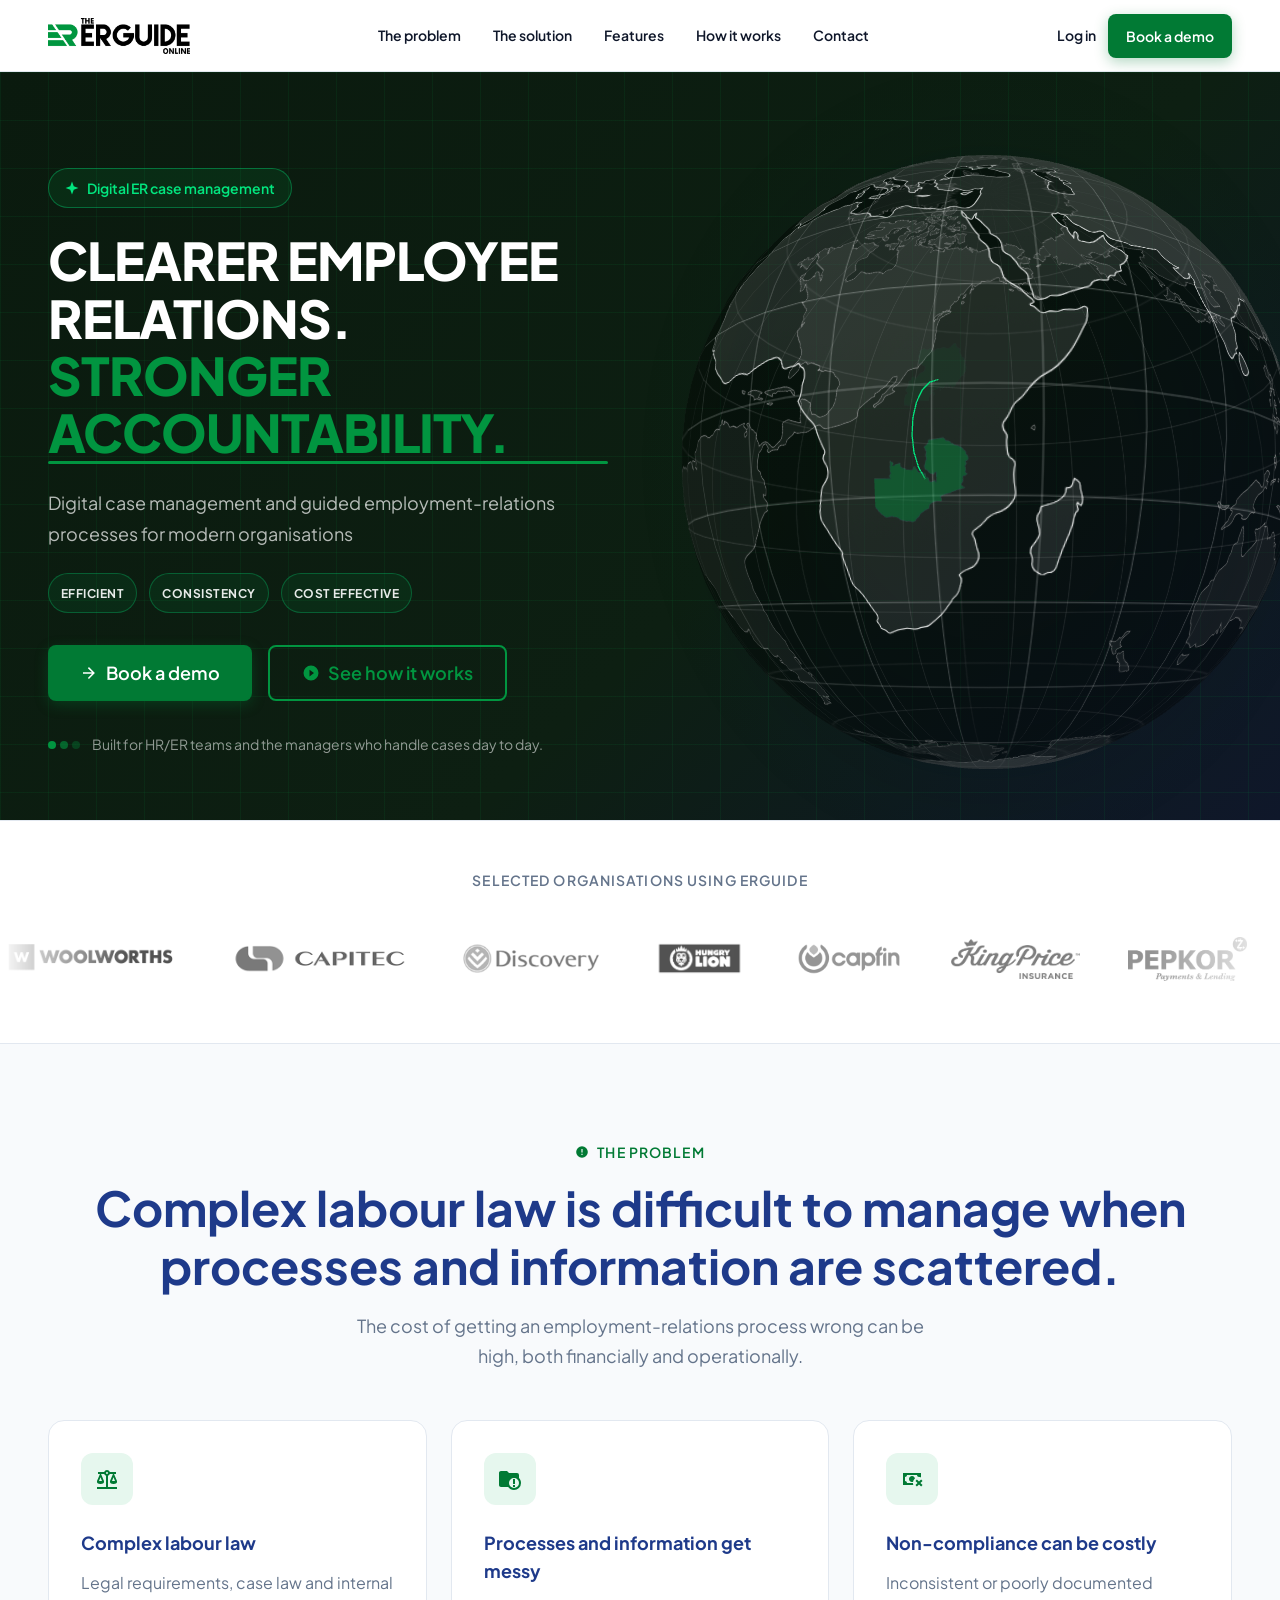
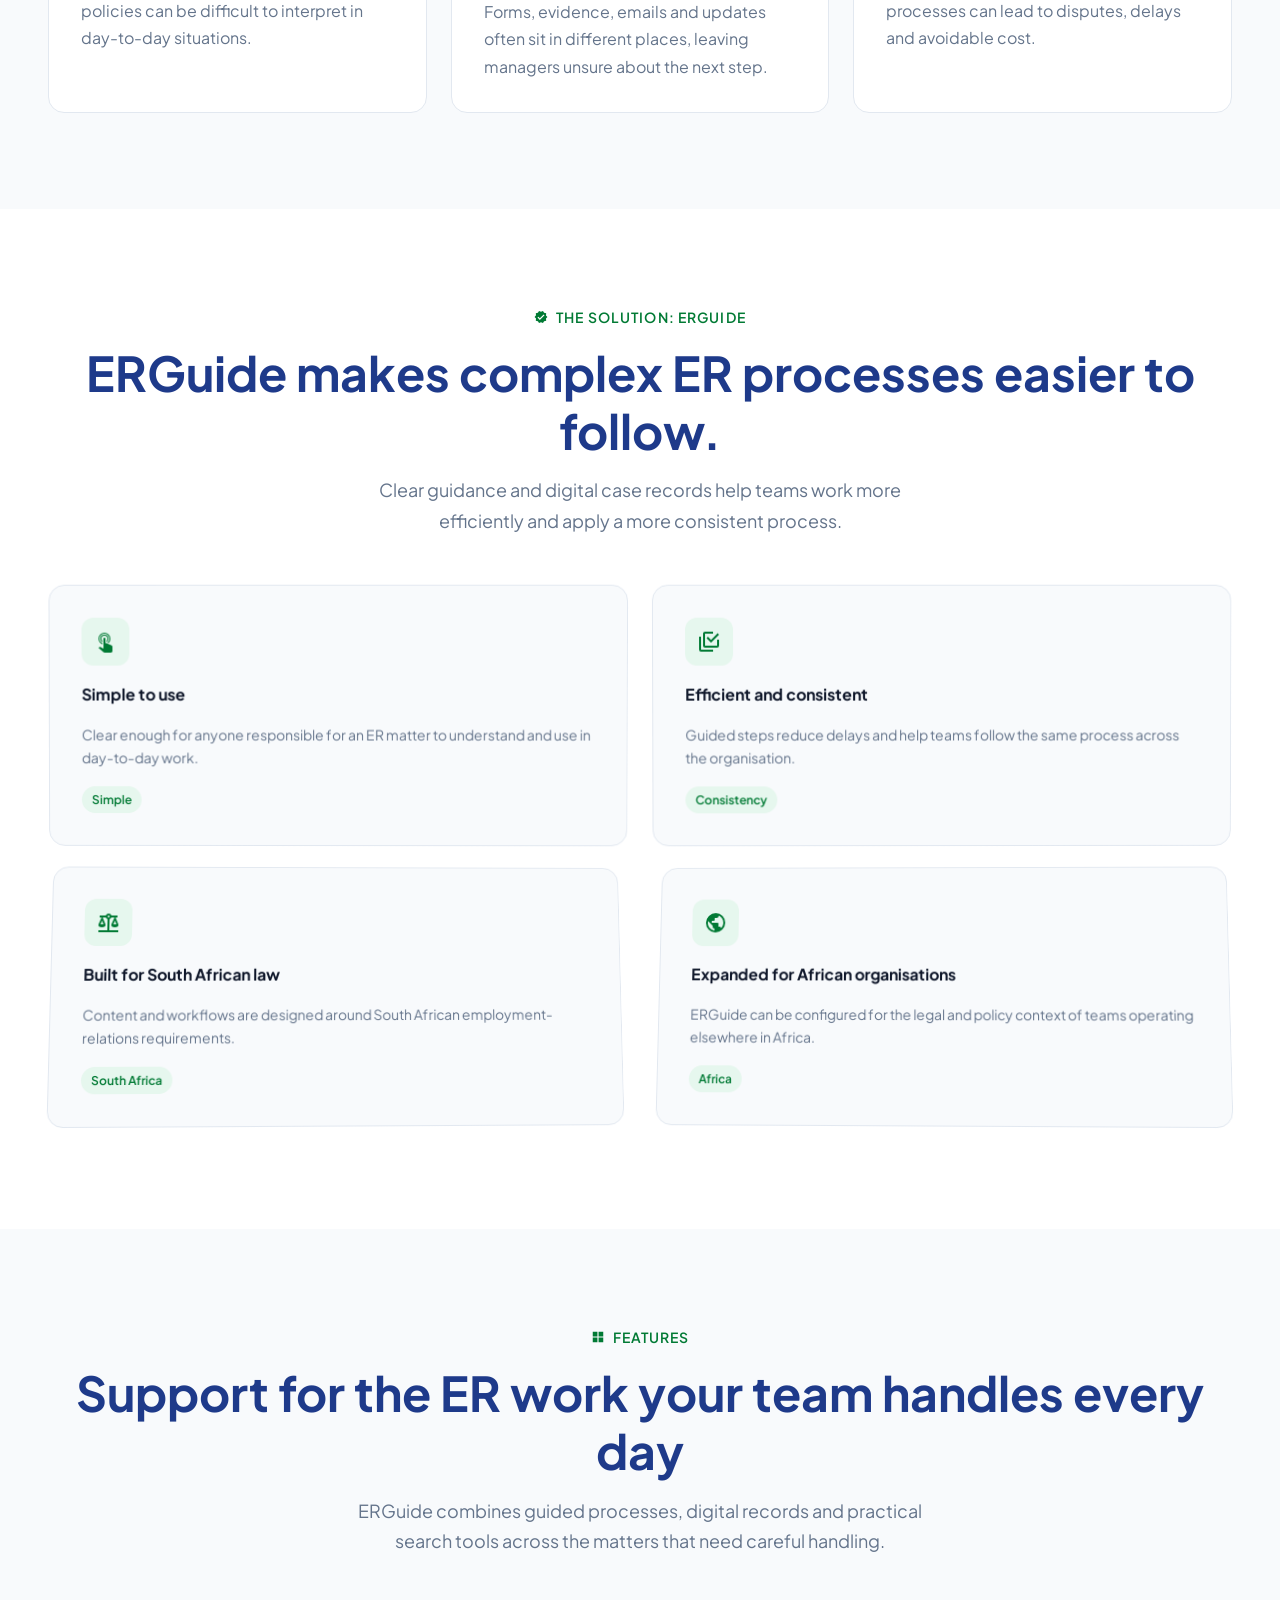
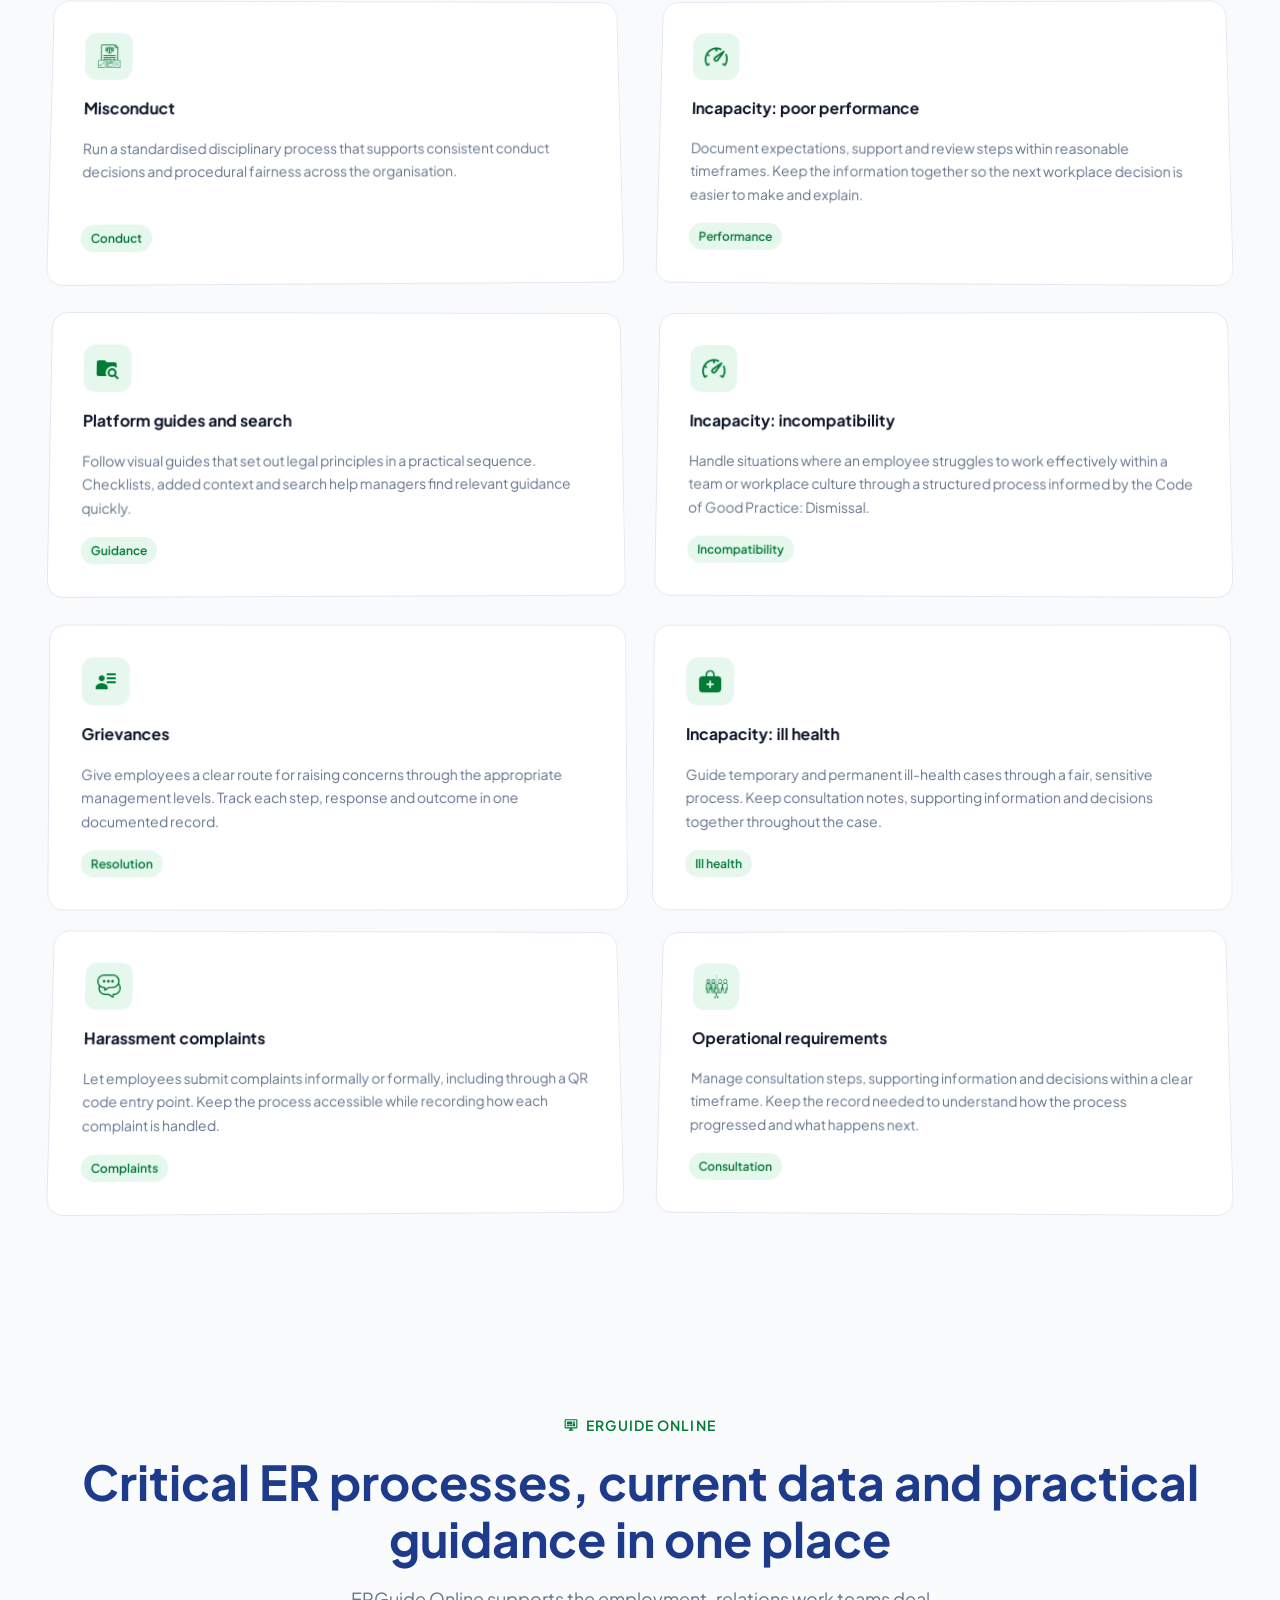
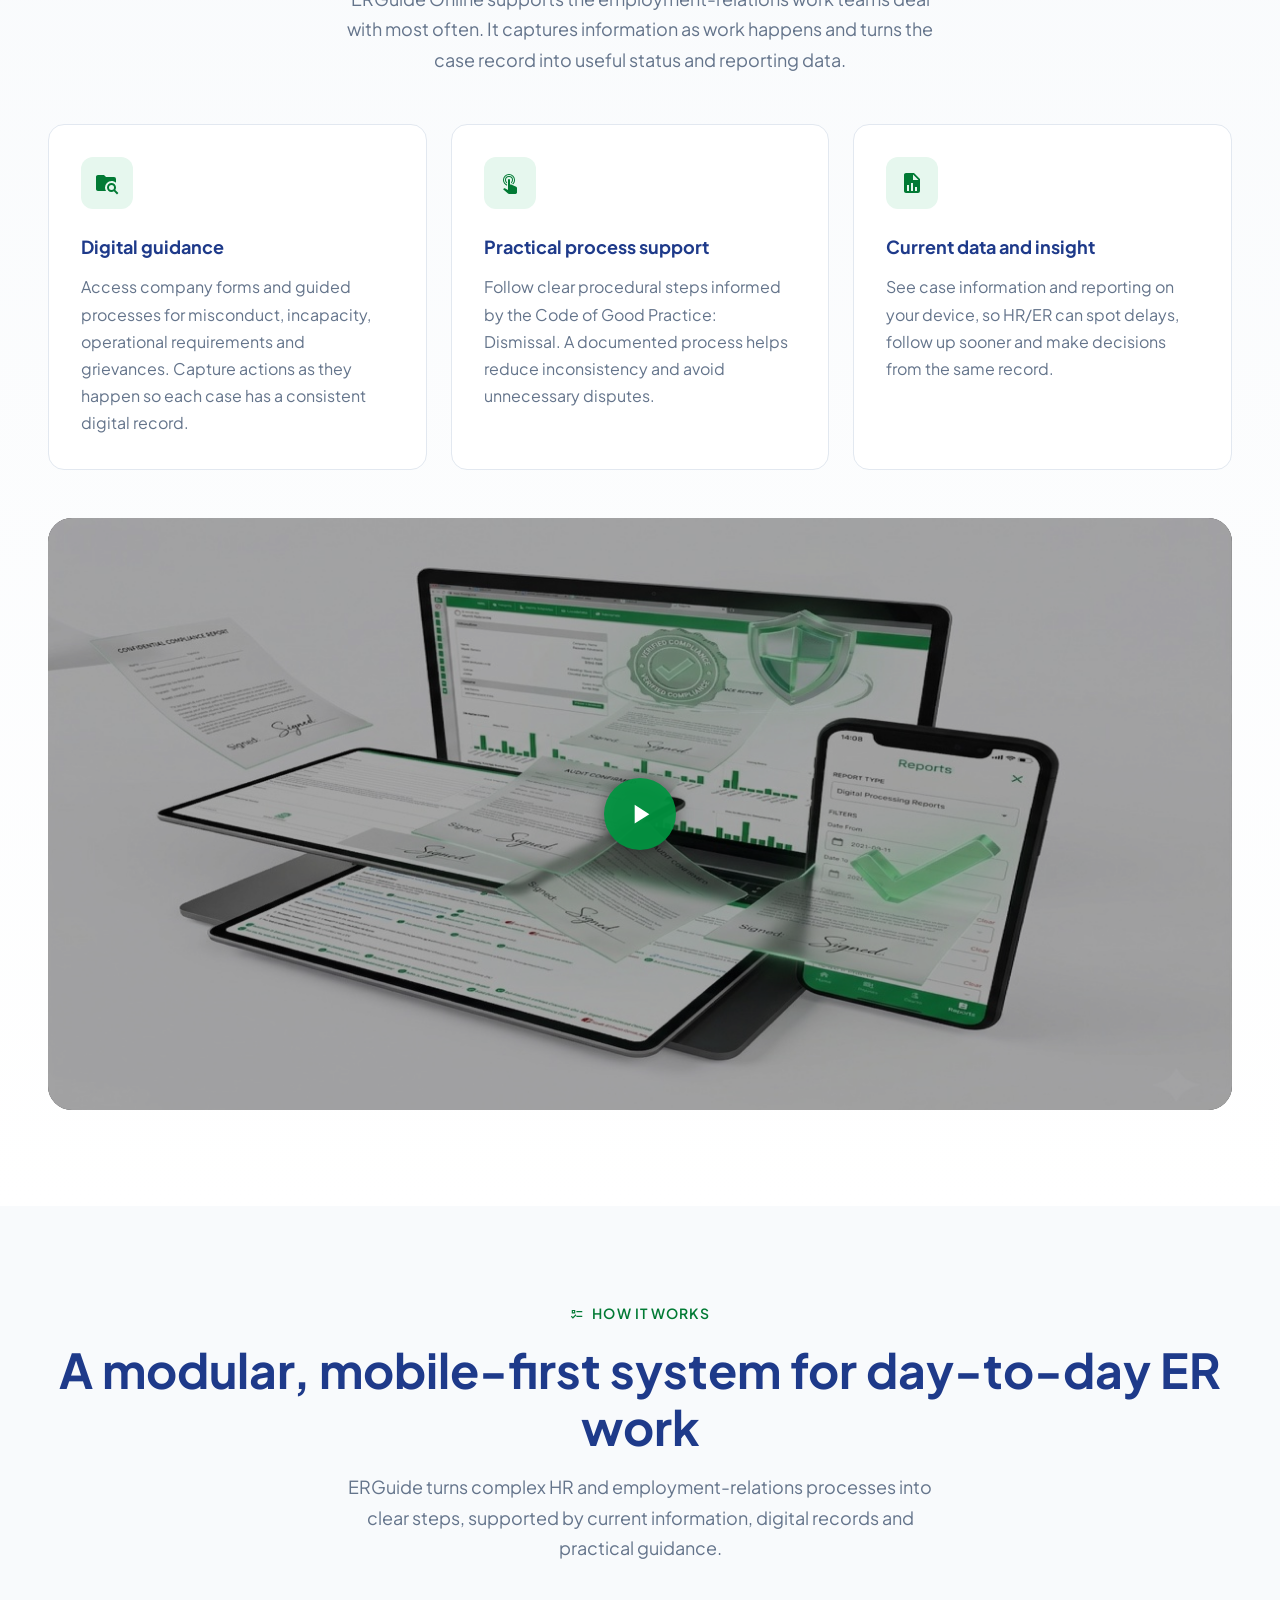
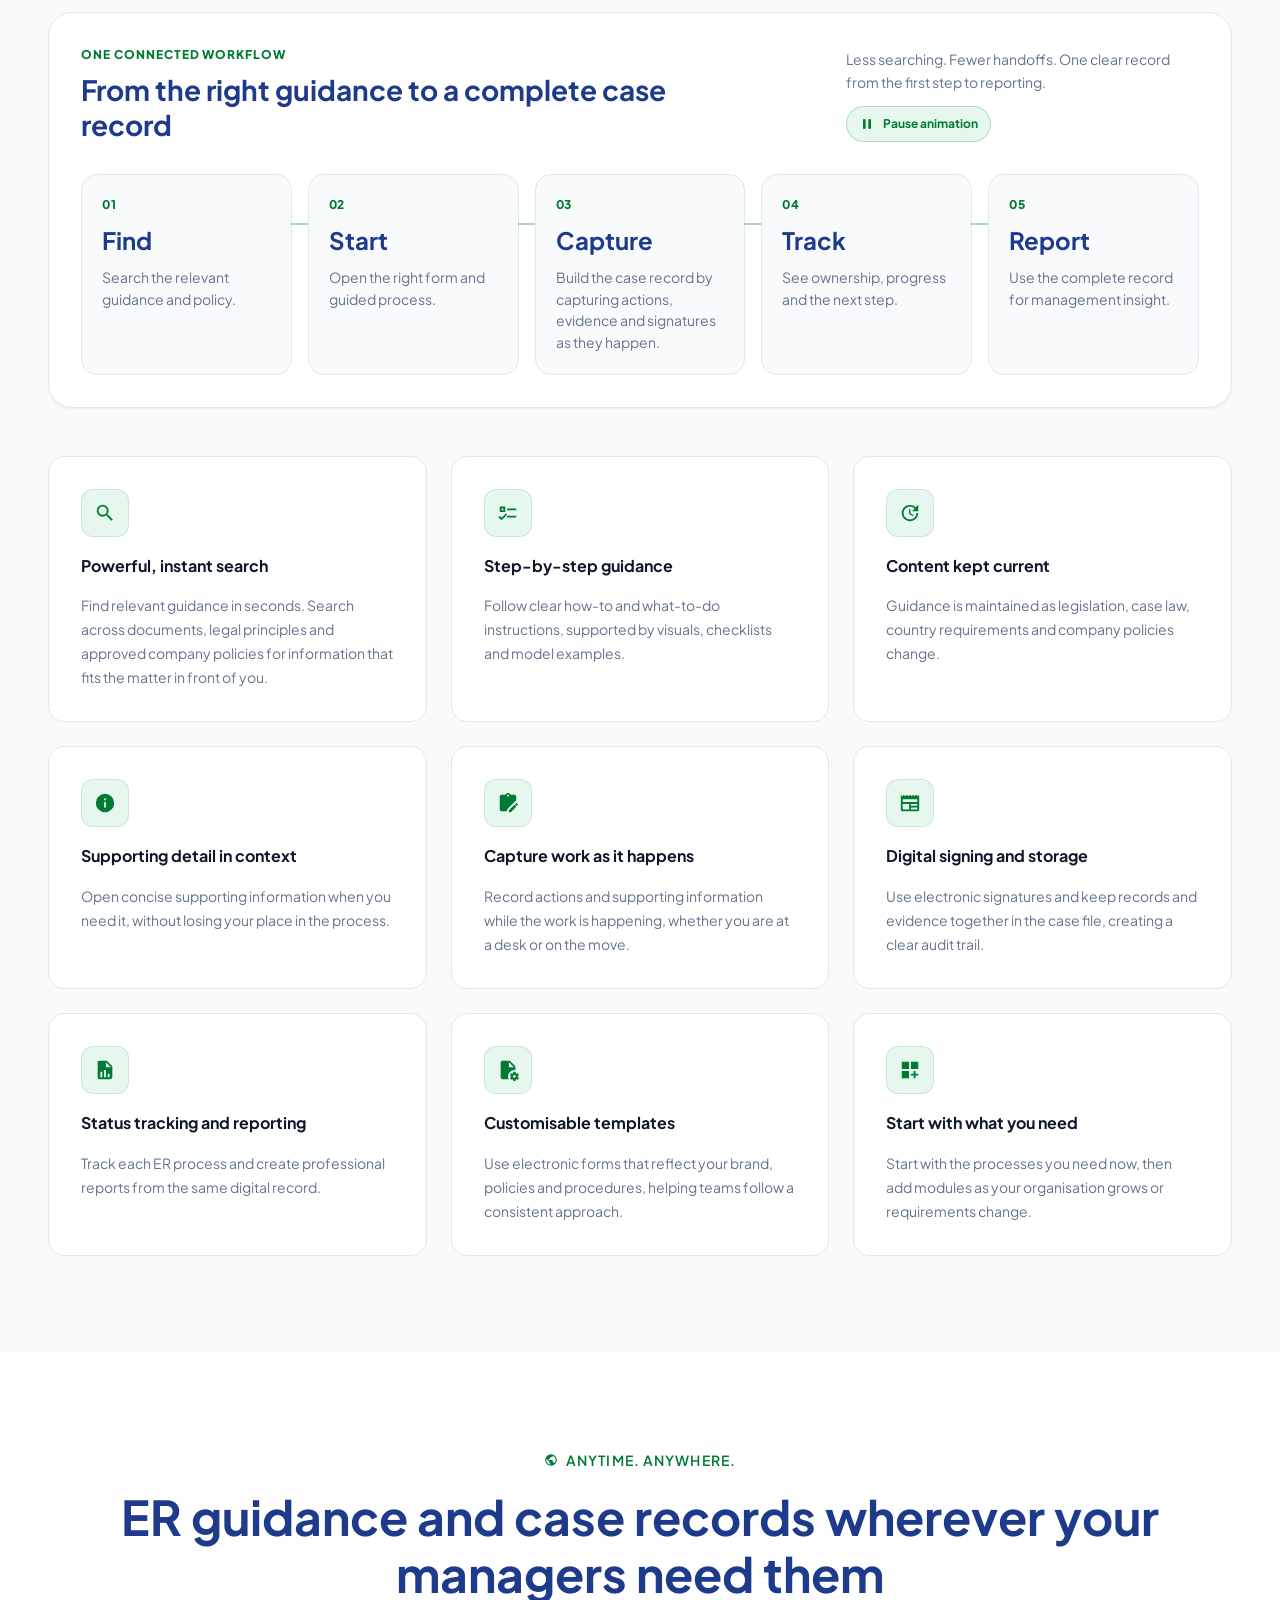
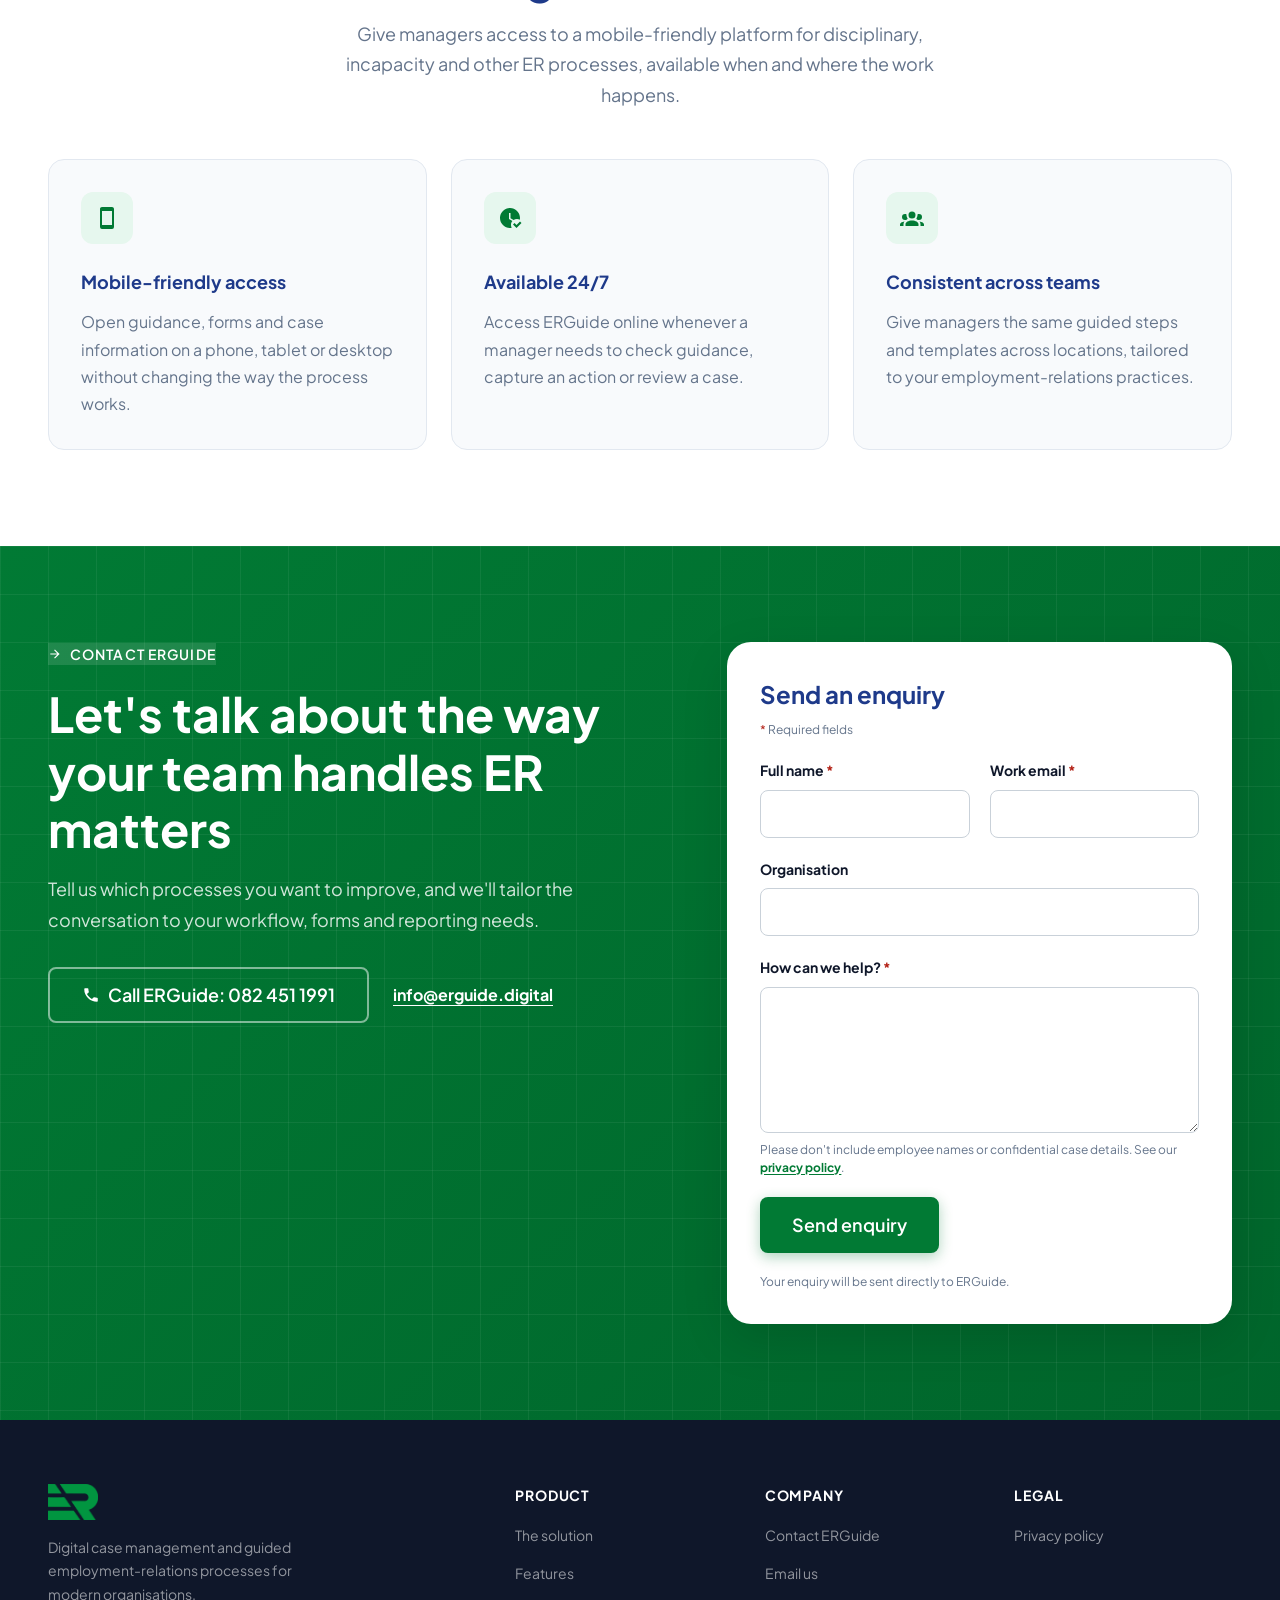
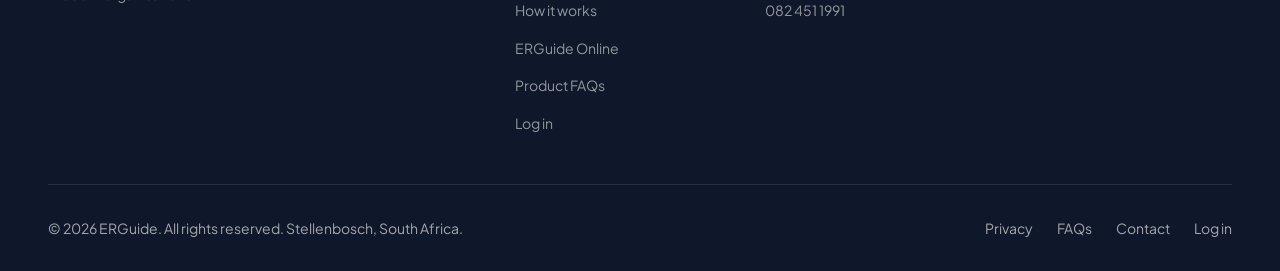
==== commit 78f767b9: "remove TFG logo" ====
--- a/site/index.html
+++ b/site/index.html
@@ -280,7 +280,7 @@
 <section class="trusted" aria-label="Selected organisations using ERGuide">
   <div class="container">
     <p class="trusted-header">Selected organisations using ERGuide</p>
-    <p class="sr-only">Woolworths, Capitec Bank, Discovery, TFG Group, Hungry Lion, Capfin, King Price Insurance, PEPKOR Payments &amp; Lending and Tenacity.</p>
+    <p class="sr-only">Woolworths, Capitec Bank, Discovery, Hungry Lion, Capfin, King Price Insurance, PEPKOR Payments &amp; Lending and Tenacity.</p>
   </div>
 
   <div class="logo-track-wrapper">
@@ -289,7 +289,6 @@
         <img class="logo-wide" src="assets/client-logos/woolworths.png" alt="" width="400" height="150" />
         <img class="logo-wide" src="assets/client-logos/capitec.png" alt="" width="400" height="150" />
         <img class="logo-discovery" src="assets/client-logos/discovery.jpg" alt="" width="400" height="150" />
-        <img class="logo-square" src="assets/client-logos/tfg.png" alt="" width="400" height="150" />
         <img class="logo-hungry" src="assets/client-logos/hungry-lion.jpg" alt="" width="400" height="150" />
         <img class="logo-capfin" src="assets/client-logos/capfin.png" alt="" width="300" height="200" />
         <img class="logo-king-price" src="assets/client-logos/king-price-insurance.png" alt="" width="300" height="93" />
@@ -300,7 +299,6 @@
         <img class="logo-wide" src="assets/client-logos/woolworths.png" alt="" width="400" height="150" />
         <img class="logo-wide" src="assets/client-logos/capitec.png" alt="" width="400" height="150" />
         <img class="logo-discovery" src="assets/client-logos/discovery.jpg" alt="" width="400" height="150" />
-        <img class="logo-square" src="assets/client-logos/tfg.png" alt="" width="400" height="150" />
         <img class="logo-hungry" src="assets/client-logos/hungry-lion.jpg" alt="" width="400" height="150" />
         <img class="logo-capfin" src="assets/client-logos/capfin.png" alt="" width="300" height="200" />
         <img class="logo-king-price" src="assets/client-logos/king-price-insurance.png" alt="" width="300" height="93" />
